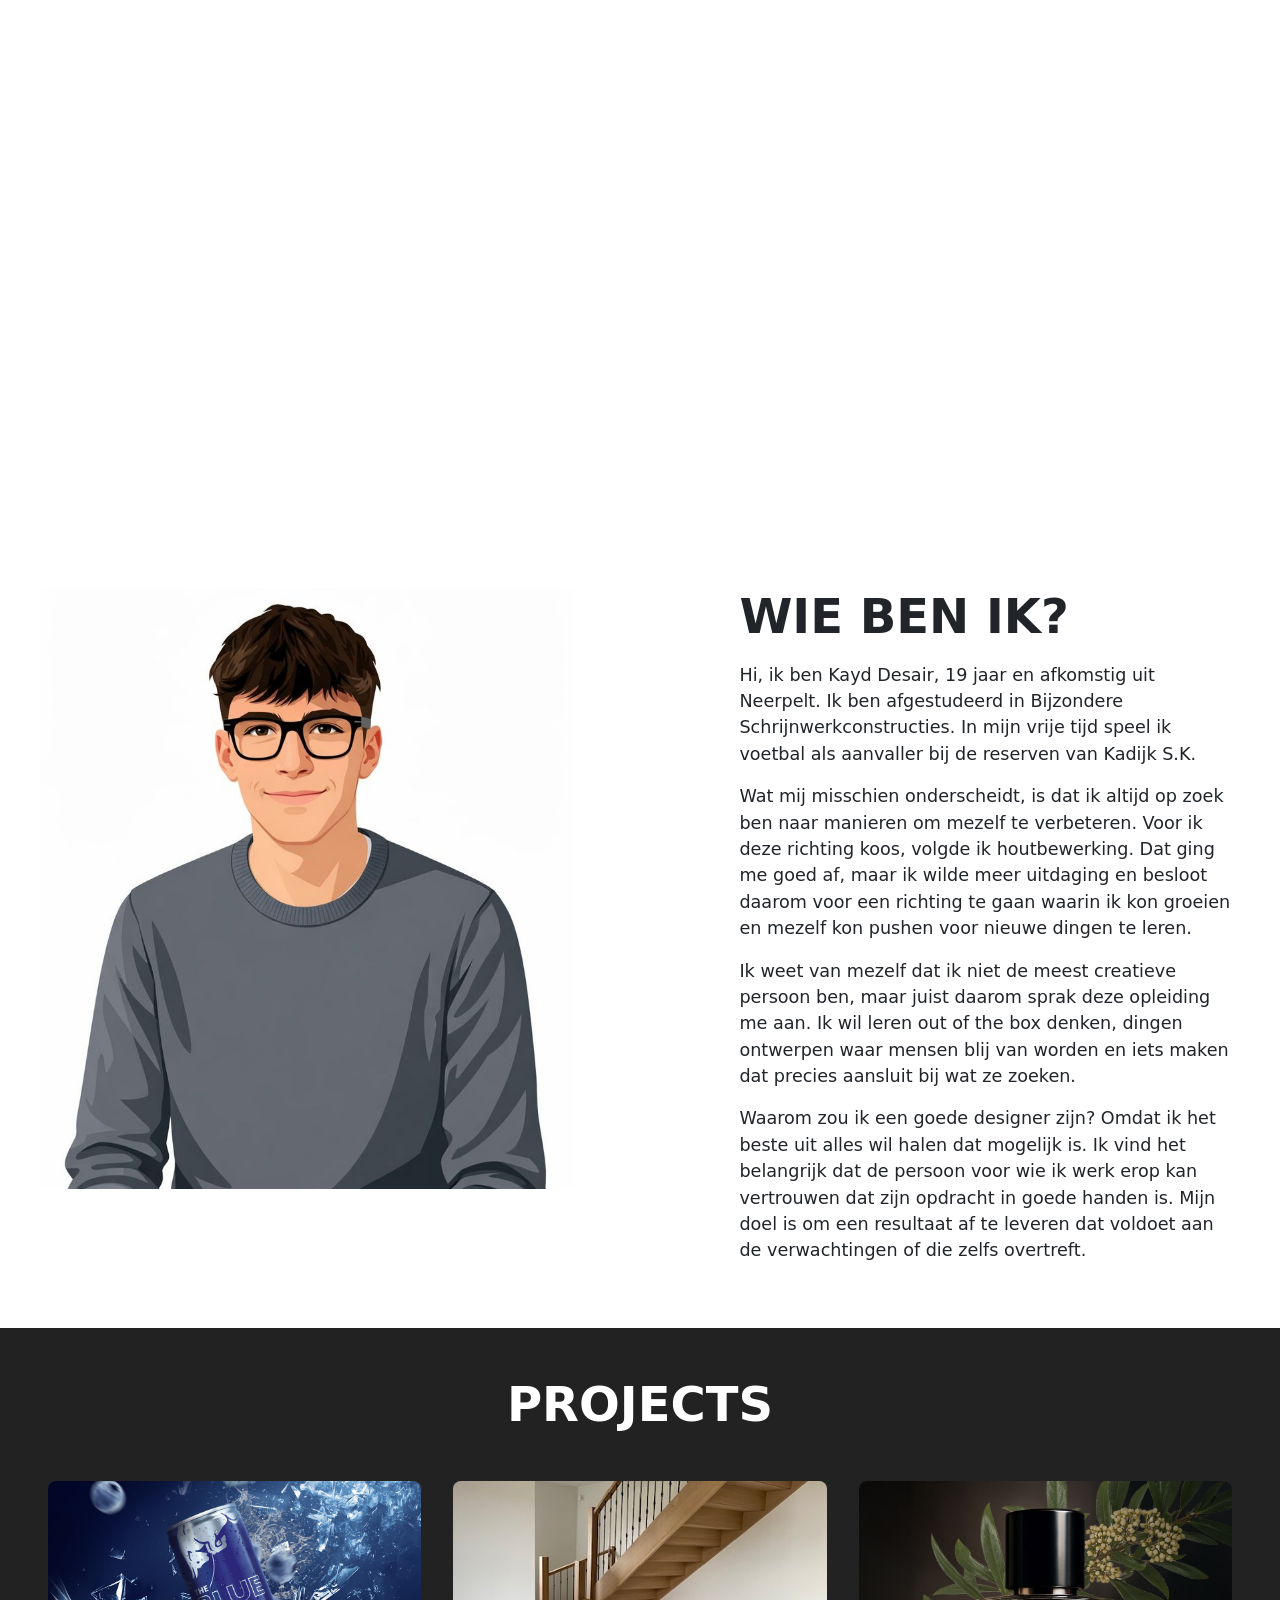
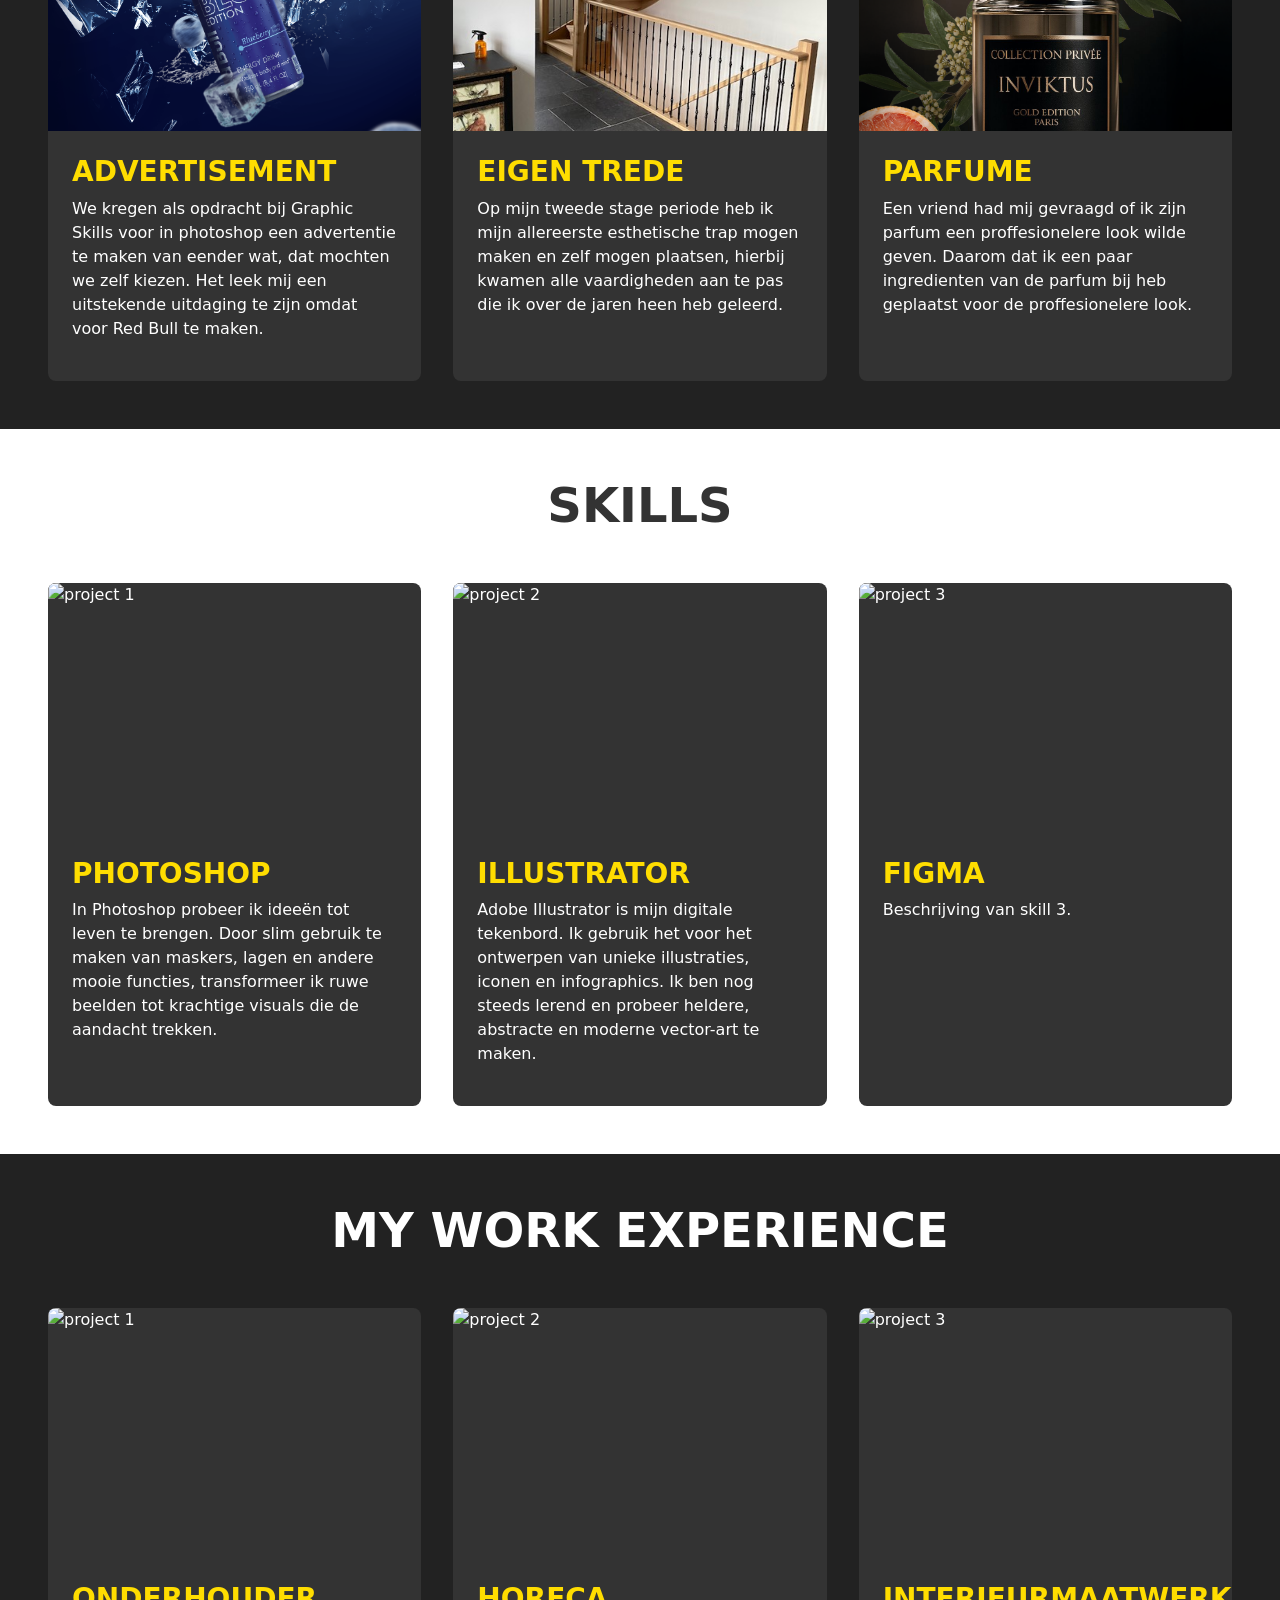
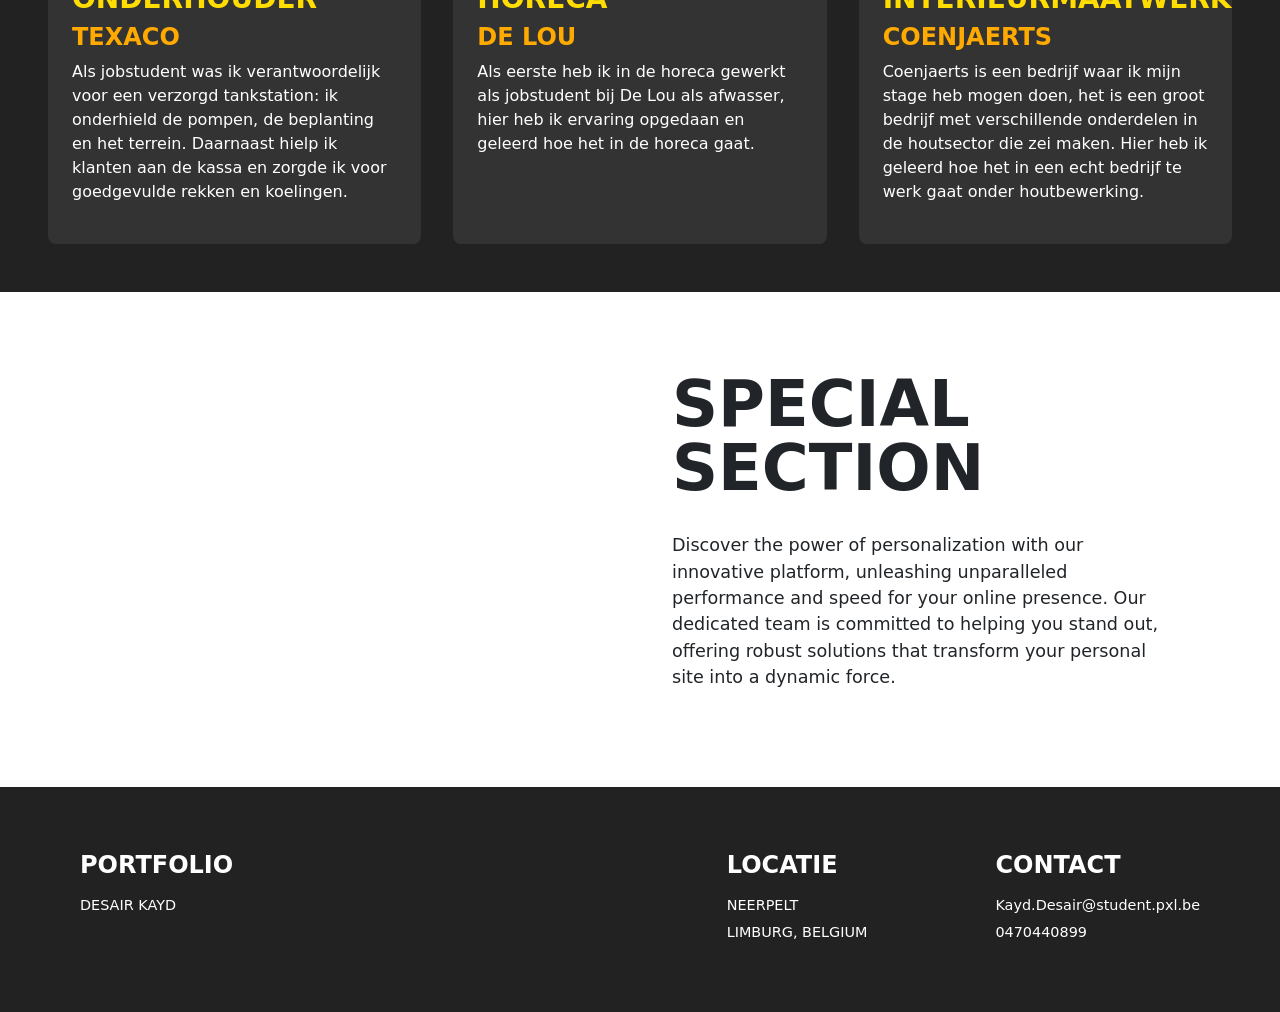
==== index.html @ 509c2f52 "Beschrijving skill 2 toegevoegd" ====
<!DOCTYPE html>
<html lang="nl">
<head>
    <meta charset="UTF-8">
    <meta name="viewport" content="width=device-width, initial-scale=1.0">
    <title>Portfolio</title>
<!--    Bootstrap CSS-->
    <link rel="stylesheet" href="https://cdn.jsdelivr.net/npm/bootstrap@5.3.0/dist/css/bootstrap.min.css">
    <link rel="stylesheet" href="style.css">
</head>
<body>

<header class="site-header" role="banner" aria-label="Main header">
    <!-- top-left name -->
    <div class="header-name">Desair Kayd</div>

    <!-- top-right nav -->
    <nav class="header-nav" role="navigation" aria-label="Primary">
        <a href="about">About</a>
        <a href="contact">Contact</a>
    </nav>

    <!-- centered main word -->
    <div class="header-center" aria-hidden="false">PORTFOLIO</div>
</header>

<main>
    <div class="main-container">
        <section class="profile-photo">
            <img src="assets/vector profile copy.jpeg" alt="profile foto">
        </section>

        <section class="info">
            <h2 class="hoofding1">WIE BEN IK?</h2>
            <div class="paragraphs">
                <p>Hi, ik ben Kayd Desair, 19 jaar en afkomstig uit Neerpelt. Ik ben afgestudeerd in Bijzondere Schrijnwerkconstructies. In mijn vrije tijd speel ik voetbal als aanvaller bij de reserven van Kadijk S.K.</p>
                <p>Wat mij misschien onderscheidt, is dat ik altijd op zoek ben naar manieren om mezelf te verbeteren. Voor ik deze richting koos, volgde ik houtbewerking. Dat ging me goed af, maar ik wilde meer uitdaging en besloot daarom voor een richting te gaan waarin ik kon groeien en mezelf kon pushen voor nieuwe dingen te leren.</p>
                <p>Ik weet van mezelf dat ik niet de meest creatieve persoon ben, maar juist daarom sprak deze opleiding me aan. Ik wil leren out of the box denken, dingen ontwerpen waar mensen blij van worden en iets maken dat precies aansluit bij wat ze zoeken.</p>
                <p>Waarom zou ik een goede designer zijn? Omdat ik het beste uit alles wil halen dat mogelijk is. Ik vind het belangrijk dat de persoon voor wie ik werk erop kan vertrouwen dat zijn opdracht in goede handen is. Mijn doel is om een resultaat af te leveren dat voldoet aan de verwachtingen of die zelfs overtreft.</p>
            </div>
        </section>
    </div>

    <section class="projects">
        <h2 class="hoofding2">PROJECTS</h2>

        <div class="projects-container">
            <article>
                <img src="assets/RedBull advertisement copy - kopie.png" alt="project 1" class="project-img">
                <div class="project-content">
                    <h3>ADVERTISEMENT</h3>
                    <p>We kregen als opdracht bij Graphic Skills voor in photoshop een advertentie te maken van eender wat, dat mochten we zelf kiezen. Het leek mij een uitstekende uitdaging te zijn omdat voor Red Bull te maken.</p>
                </div>
            </article>

            <article>
                <img src="assets/stair.jpg" alt="project 2" class="project-img">
                <div class="project-content">
                    <h3>EIGEN TREDE</h3>
                    <p>Op mijn tweede stage periode heb ik mijn allereerste esthetische trap mogen maken en zelf mogen plaatsen, hierbij kwamen alle vaardigheden aan te pas die ik over de jaren heen heb geleerd.</p>
                </div>
            </article>

            <article>
                <img src="assets/perfume invictus png.png" alt="project 3" class="project-img">
                <div class="project-content">
                    <h3>PARFUME</h3>
                    <p>Een vriend had mij gevraagd of ik zijn parfum een proffesionelere look wilde geven. Daarom dat ik een paar ingredienten van de parfum bij heb geplaatst voor de proffesionelere look.</p>
                </div>
            </article>
        </div>
    </section>

    <section class="skills">
        <h2 class="hoofding3">SKILLS</h2>

        <div class="skills-container">
            <article class="article-skill">
                <img src="https://play-lh.googleusercontent.com/CDdttb_dBXoeygilKolRae_ideVLb2izBHmgZrLO1BKwVNvwMF-lkwR5yVrQ4goYEsjFVOBbUyk77493ap8XZnk" alt="project 1" class="project-img">
                <div class="project-content">
                    <h3>PHOTOSHOP</h3>
                    <p>In Photoshop probeer ik ideeën tot leven te brengen. Door slim gebruik te maken van maskers, lagen en andere mooie functies, transformeer ik ruwe beelden tot krachtige visuals die de aandacht trekken.</p>
                </div>
            </article>

            <article class="article-skill">
                <img src="https://cdn-1.webcatalog.io/catalog/adobe-illustrator/adobe-illustrator-icon-filled-256.png?v=1763944908074" alt="project 2" class="project-img">
                <div class="project-content">
                    <h3>ILLUSTRATOR</h3>
                    <p>Adobe Illustrator is mijn digitale tekenbord. Ik gebruik het voor het ontwerpen van unieke illustraties, iconen en infographics. Ik ben nog steeds lerend en probeer heldere, abstracte en moderne vector-art te maken.</p>
                </div>
            </article>

            <article class="article-skill">
                <img src="https://play-lh.googleusercontent.com/hoVBnPBRehmXsCqESLXRH2E3OTxklkwKZlb1psn7imm0VUSobn2nevS9RRFWb9GM4-o=w240-h480-rw" alt="project 3" class="project-img">
                <div class="project-content">
                    <h3>FIGMA</h3>
                    <p>Beschrijving van skill 3.</p>
                </div>
            </article>
        </div>
    </section>

    <section class="projects">
        <h2 class="hoofding2">MY WORK EXPERIENCE</h2>

        <div class="projects-container">
            <article>
                <img src="https://verkoyen-tankstations.be/images/DSC06690-bewerkt.jpeg" alt="project 1" class="project-img">
                <div class="project-content">
                    <h3>ONDERHOUDER</h3>
                    <h4>TEXACO</h4>
                    <p>Als jobstudent was ik verantwoordelijk voor een verzorgd tankstation: ik onderhield de pompen, de beplanting en het terrein. Daarnaast hielp ik klanten aan de kassa en zorgde ik voor goedgevulde rekken en koelingen.</p>
                </div>
            </article>

            <article>
                <img src="https://www.delou-coffee.be/wp-content/uploads/2022/10/b567576f-14a1-4004-ab0f-a00a14fd55fa-1024x682.jpg" alt="project 2" class="project-img">
                <div class="project-content">
                    <h3>HORECA</h3>
                    <h4>DE LOU</h4>
                    <p>Als eerste heb ik in de horeca gewerkt als jobstudent bij De Lou als afwasser, hier heb ik ervaring opgedaan en geleerd hoe het in de horeca gaat.</p>
                </div>
            </article>

            <article>
                <img src="https://www.coenjaerts.be/news/25/small/coenjaerts_nieuwbouw_de63d.jpg" alt="project 3" class="project-img">
                <div class="project-content">
                    <h3>INTERIEURMAATWERK</h3>
                    <h4>COENJAERTS</h4>
                    <p>Coenjaerts is een bedrijf waar ik mijn stage heb mogen doen, het is een groot bedrijf met verschillende onderdelen in de houtsector die zei maken. Hier heb ik geleerd hoe het in een echt bedrijf te werk gaat onder houtbewerking.</p>
                </div>
            </article>
        </div>
    </section>

    <section class="story-section">
        <div class="image-container">
            <div class="placeholder-img">
                <img src="https://img.freepik.com/free-vector/seamless-pizza-ingredients_1176-269.jpg?semt=ais_hybrid&w=740&q=80" alt="">
            </div>
        </div>

        <div class="text-container">
            <h1>SPECIAL SECTION</h1>
            <p>
                Discover the power of personalization with our innovative platform,
                unleashing unparalleled performance and speed for your online presence.
                Our dedicated team is committed to helping you stand out, offering
                robust solutions that transform your personal site into a dynamic force.
            </p>
        </div>
    </section>
</main>

<footer>
    <div class="footer-left">
        <div class="footer-col">
            <h3>PORTFOLIO</h3>
            <p>DESAIR KAYD</p>
        </div>
    </div>

    <div class="footer-right-group">
        <div class="footer-col">
            <h3>LOCATIE</h3>
            <p>NEERPELT</p>
            <p>LIMBURG, BELGIUM</p>
        </div>

        <div class="footer-col">
            <h3>CONTACT</h3>
            <p>Kayd.Desair@student.pxl.be</p>
            <p>0470440899</p>
        </div>
    </div>
</footer>
</body>
</html>
---- style.css ----
* {
    box-sizing: border-box;
}

header {
    background-image: url('https://wallpapers.com/images/hd/dark-laptop-mountaintop-view-c5xvh55o47yp0axu.jpg');
    background-size: cover;
    background-position: center;
    position: relative;
    display: flex;
    align-items: center;
    justify-content: center;
}

.site-header{
    position: relative;
    height: 60vh; /* adjust as needed */
    min-height: 320px;
    color: #ffffff;
    display: block;
}

/* top-left name */
.header-name{
    position: absolute;
    top: 20px;
    left: 20px;
    color: #ffffff;
}

/* top-right nav */
.header-nav{
    position: absolute;
    top: 20px;
    right: 20px;
    display: flex;
    gap: 1rem;
    align-items: center;
}

.header-nav a{
    color: #ffffff;
    text-decoration: none;
    padding: 6px 8px;
    border-radius: 4px;
    transition: background 0.15s, color 0.15s;
}

.header-nav a:hover,
.header-nav a:focus{
    background: rgba(255,255,255,0.12);
    outline: none;
}

/* centered word */
.header-center{
    position: absolute;
    z-index: 2;
    left: 50%;
    top: 50%;
    transform: translate(-50%, -50%);
    font-weight: 700;
    text-align: center;
    color: #fff;
    /* responsive sizing */
    font-size: clamp(2rem, 8vw, 5rem);
    letter-spacing: 0.12em;
    text-transform: uppercase;
    pointer-events: none;
}

.main-container {
    display: flex;
    align-items: stretch;
    gap: 2rem;
    max-width: 1200px;
    margin: 3rem auto;
}

.profile-photo img {
    width: 80%;
    height: auto;
    object-fit: cover;
}

.info {
    width: 50%;
    display: flex;
    flex-direction: column;
    justify-content: center;
}

.hoofding1 {
    font-size: 3rem;
    font-weight: 900;
    margin-bottom: 1rem;
}

.paragraphs {
    font-size: 1.1rem;
}

.projects {
    background-color: #222222;
    color: white;
    padding: 3rem;
}

.hoofding2 {
    font-size: 3rem;
    font-weight: 900;
    margin-bottom: 3rem;
    text-transform: uppercase;
    text-align: center;
}

.projects-container {
    display: flex;
    justify-content: center;
    gap: 2rem; /* Ruimte tussen de projecten */
    max-width: 1200px;
    margin: 0 auto;
}

article {
    flex: 1; /* Zorgt dat ze elk even breed zijn */
    background-color: #333; /* Iets lichtere achtergrond voor contrast */
    border-radius: 8px;
    overflow: hidden;
    display: flex;
    flex-direction: column; /* Stapelt img, h3 en p verticaal */
}

.project-img {
    width: 100%;
    height: 250px; /* Vaste hoogte voor uniformiteit */
    object-fit: cover; /* Zorgt dat de afbeelding mooi vult zonder vervorming */
}

.project-content {
    padding: 1.5rem;
}

.project-content h3 {
    margin-top: 0;
    font-weight: 900;
    color: #ffdd00;
}

.project-content h4 {
    margin-top: 0;
    font-weight: 700;
    color: #ffaa00;
}

.skills {
    color: white;
    padding: 3rem;
}

.hoofding3 {
    font-size: 3rem;
    font-weight: 900;
    margin-bottom: 3rem;
    text-transform: uppercase;
    text-align: center;
    color: #333333;
}

.skills-container {
    display: flex;
    justify-content: center;
    gap: 2rem; /* Ruimte tussen de projecten */
    max-width: 1200px;
    margin: 0 auto;
}

.article-skill {
    flex: 1; /* Zorgt dat ze elk even breed zijn */
    border-radius: 8px;
    overflow: hidden;
    display: flex;
    flex-direction: column; /* Stapelt img, h3 en p verticaal */
}

/* Bovenste sectie */
.story-section {
    display: flex;
    align-items: center; /* Zorgt dat tekst en beeld verticaal uitlijnen */
    padding: 5rem;
    gap: 4rem; /* Ruimte tussen beeld en tekst */
}

.image-container {
    flex: 1;
}

.placeholder-img {
    width: 100%;
}

.text-container {
    flex: 1;
}

.text-container h1 {
    font-size: 4rem;
    font-weight: 900;
    line-height: 1;
    margin-bottom: 2rem;
    text-transform: none;
}

.text-container p {
    font-size: 1.1rem;
    line-height: 1.5;
    /*font-weight: bold;*/
    max-width: 500px;
}

/* Footer instellingen */
footer {
    display: flex;
    justify-content: space-between; /* Duwt links en rechts uit elkaar */
    background-color: #222222;
    color: white;
    padding: 4rem 5rem;
}

/* Zorgt dat Locatie en Contact naast elkaar staan binnen de rechter groep */
.footer-right-group {
    display: flex;
    gap: 8rem; /* De ruimte tussen Locatie en Contact */
}

.footer-col h3 {
    font-size: 1.5rem;
    font-weight: 900;
    margin-bottom: 1rem;
    margin-top: 0;
}

.footer-col p {
    margin: 0.3rem 0;
    font-size: 0.9rem;
    font-weight: 500;
}
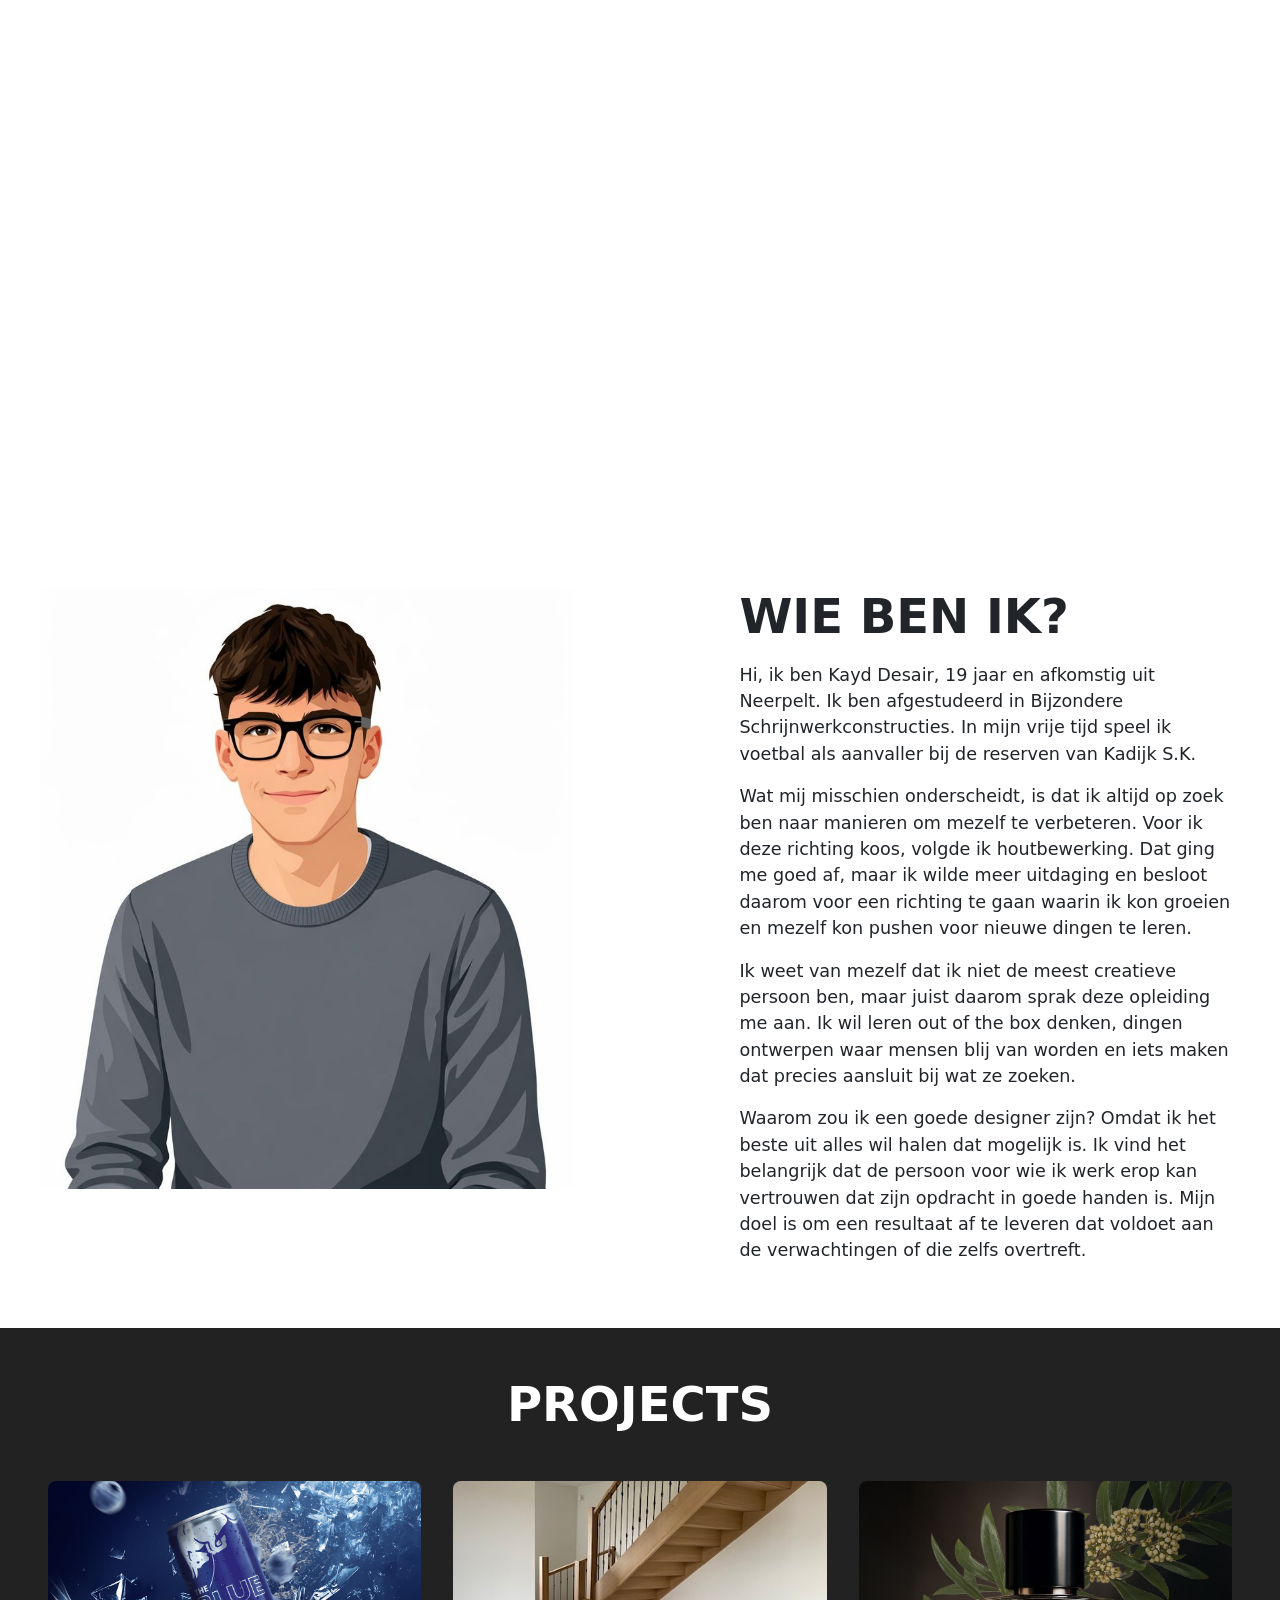
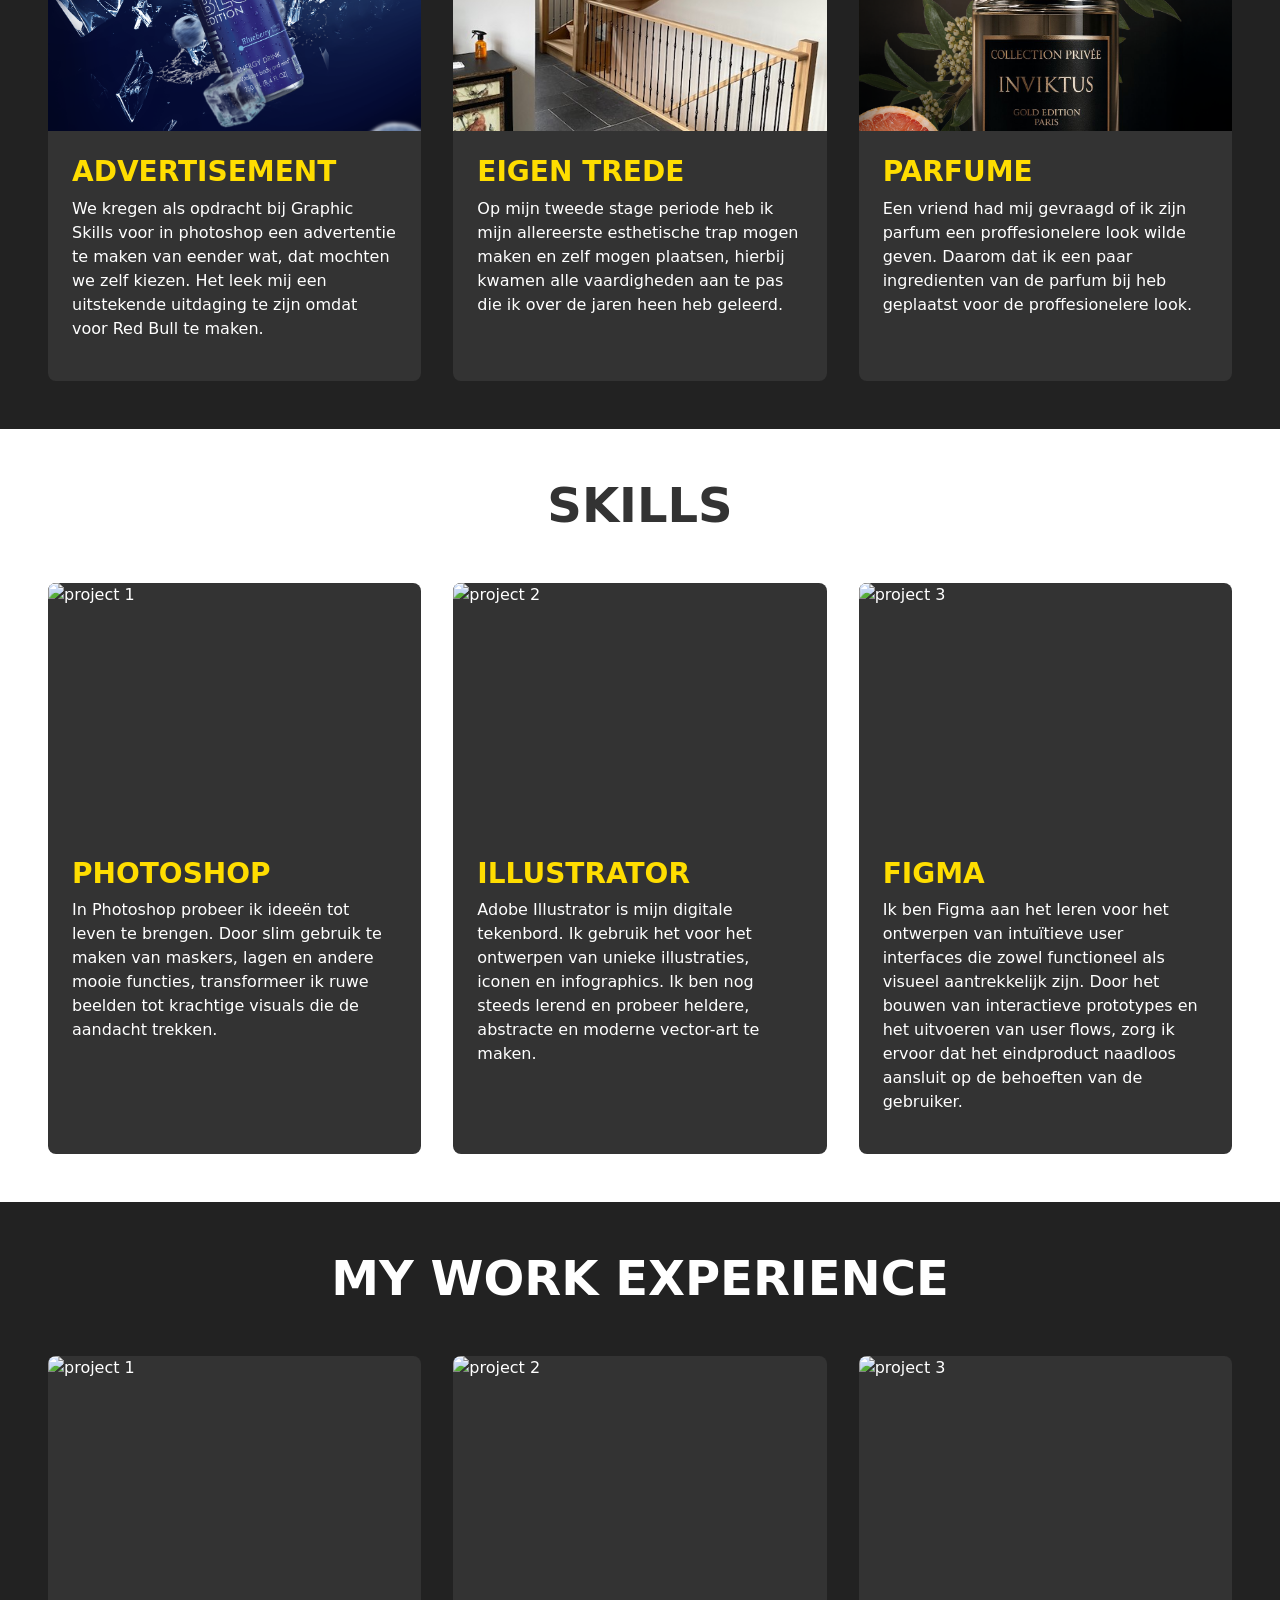
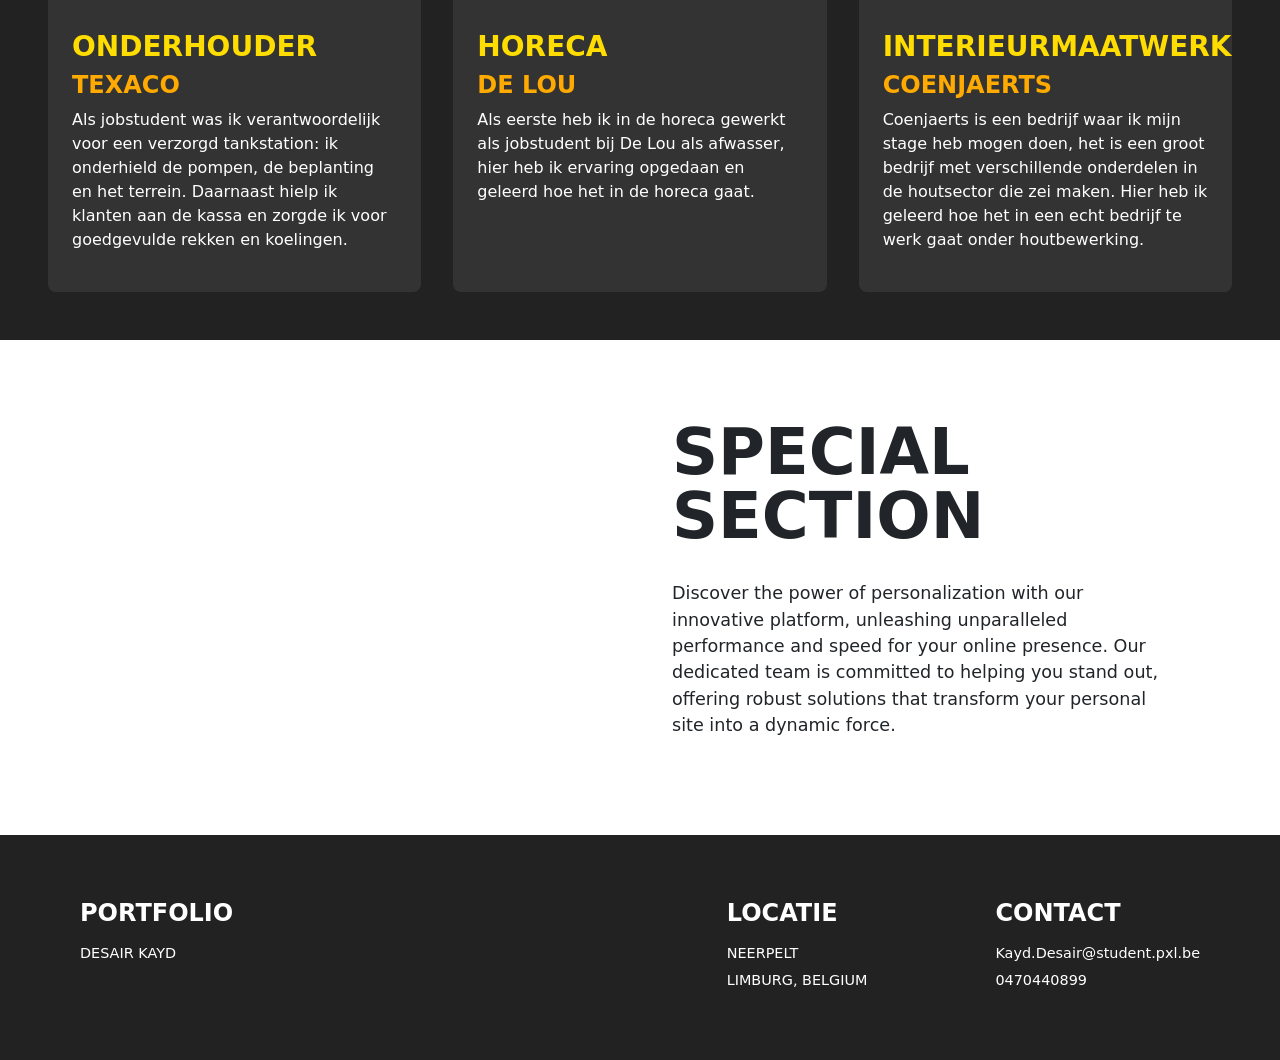
==== commit 64233fd2: "Beschrijving skill 3 toegevoegd" ====
--- a/index.html
+++ b/index.html
@@ -95,7 +95,7 @@
                 <img src="https://play-lh.googleusercontent.com/hoVBnPBRehmXsCqESLXRH2E3OTxklkwKZlb1psn7imm0VUSobn2nevS9RRFWb9GM4-o=w240-h480-rw" alt="project 3" class="project-img">
                 <div class="project-content">
                     <h3>FIGMA</h3>
-                    <p>Beschrijving van skill 3.</p>
+                    <p>Ik ben Figma aan het leren voor het ontwerpen van intuïtieve user interfaces die zowel functioneel als visueel aantrekkelijk zijn. Door het bouwen van interactieve prototypes en het uitvoeren van user flows, zorg ik ervoor dat het eindproduct naadloos aansluit op de behoeften van de gebruiker.</p>
                 </div>
             </article>
         </div>
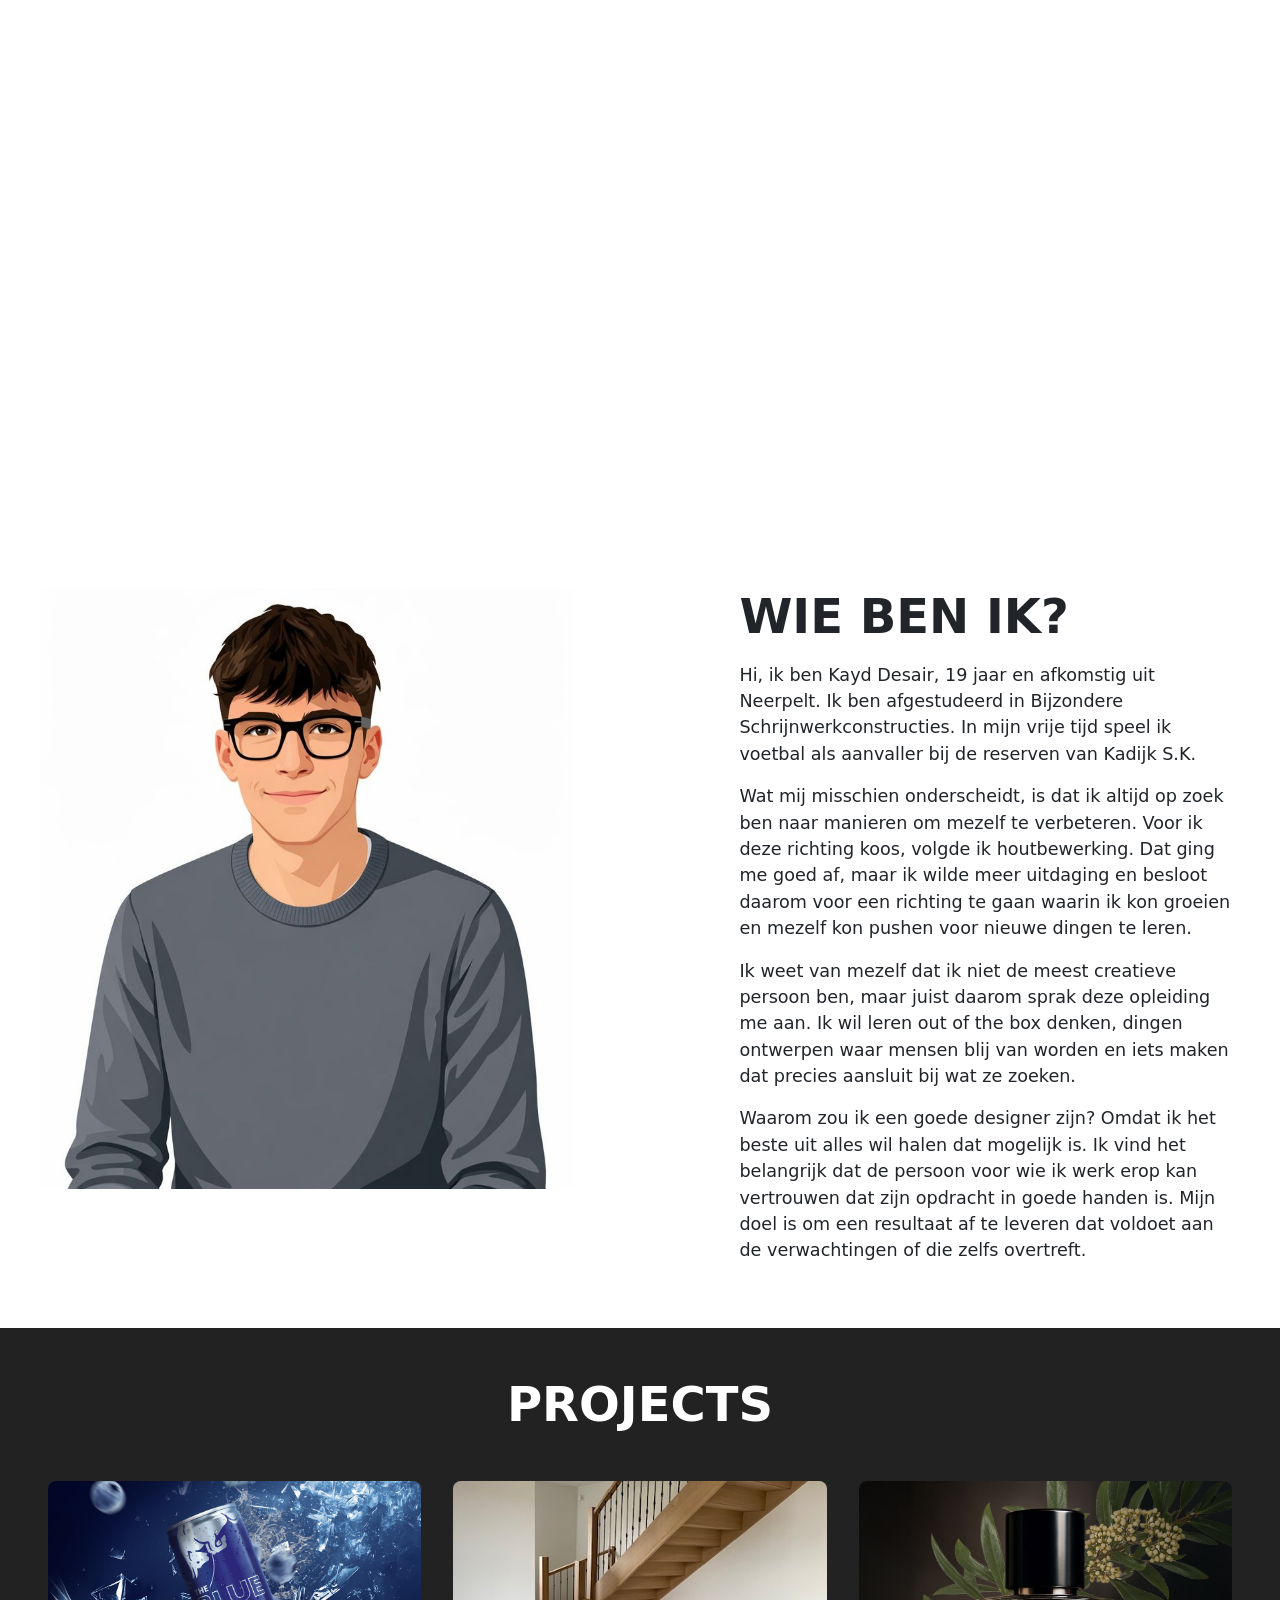
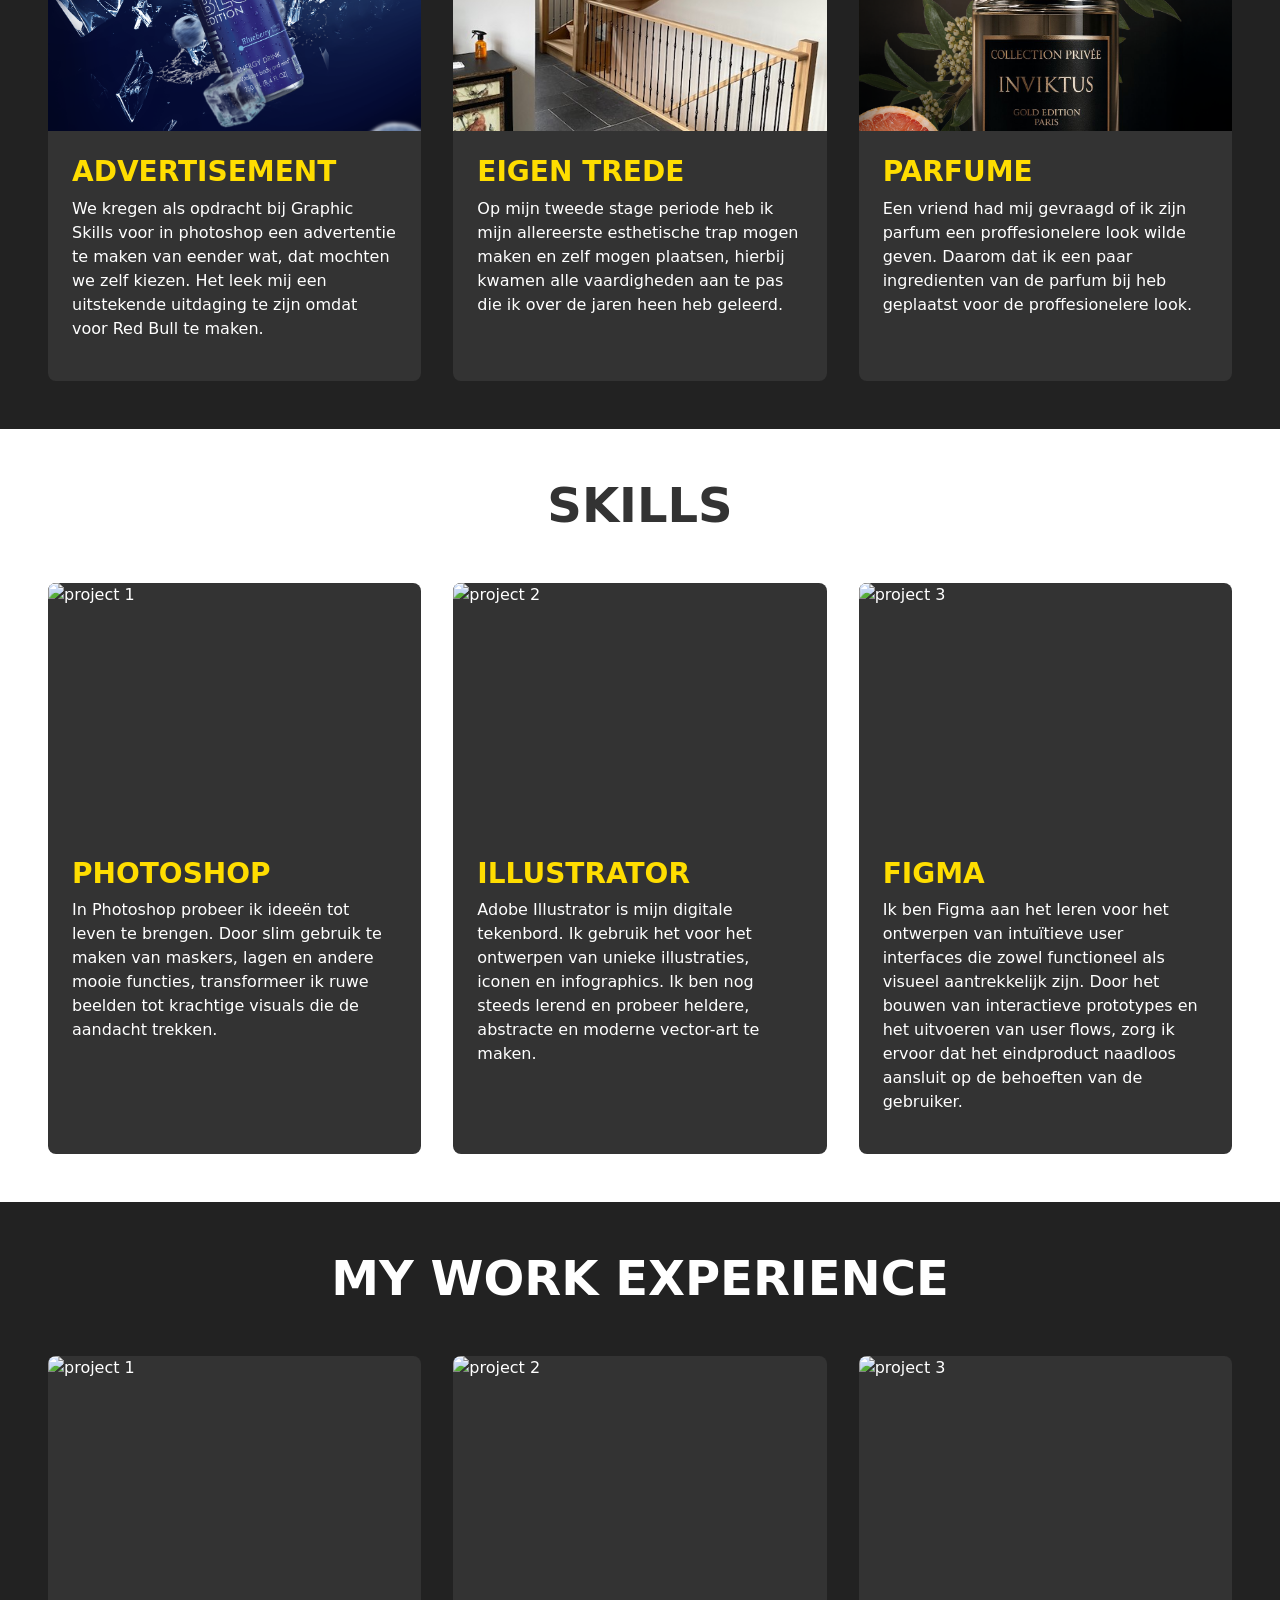
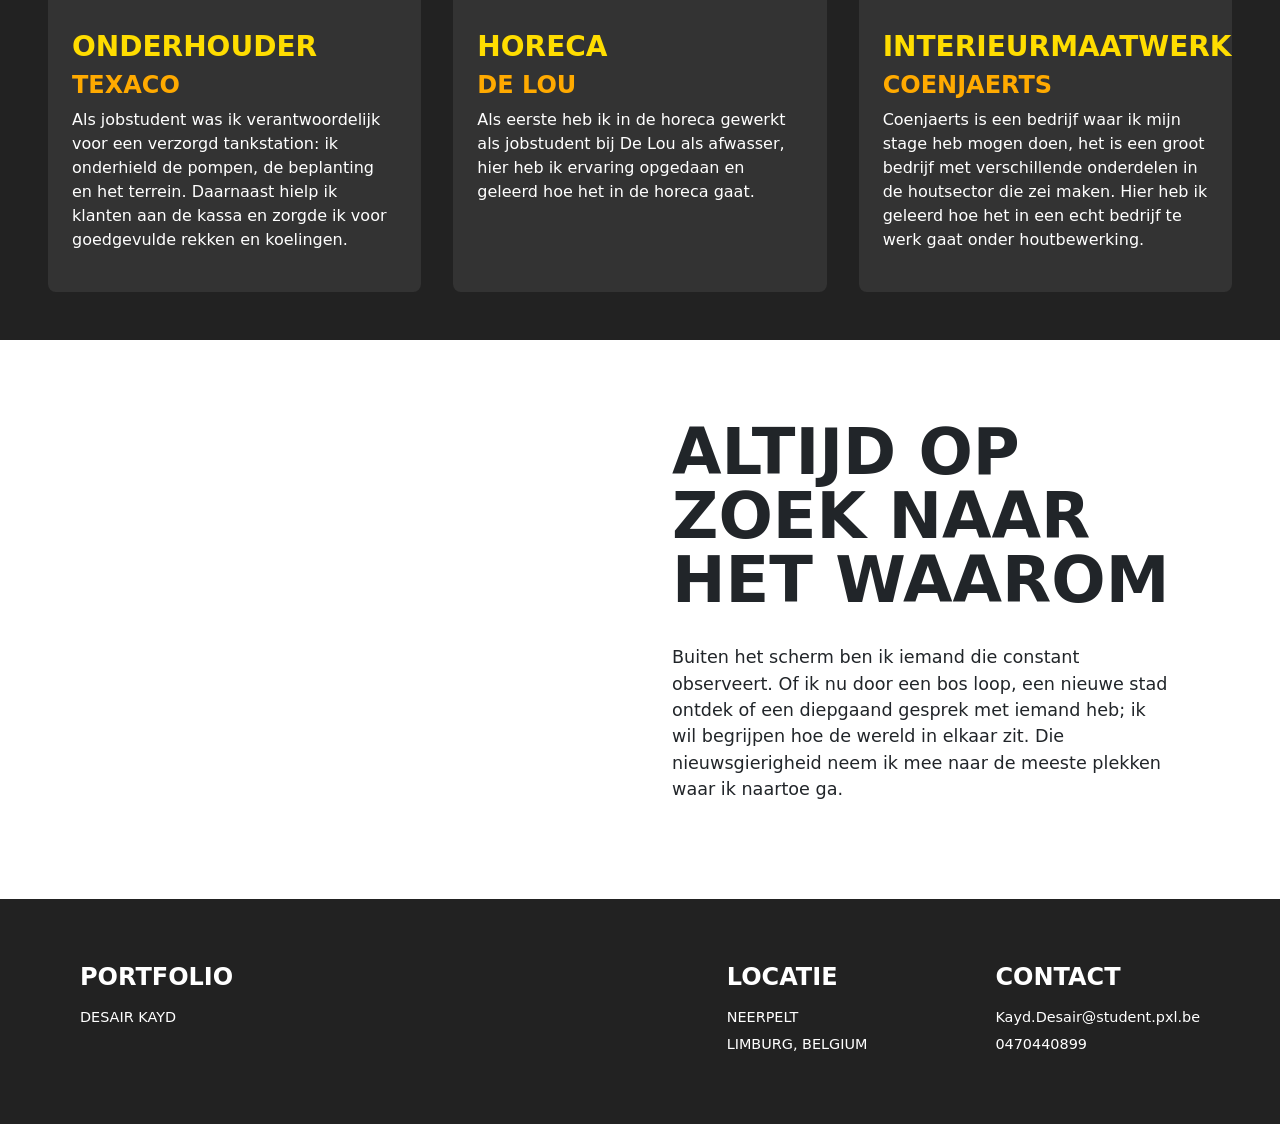
==== commit c6193009: "H1 en inhoud paragraaf special section toegevoegd" ====
--- a/index.html
+++ b/index.html
@@ -142,12 +142,9 @@
         </div>
 
         <div class="text-container">
-            <h1>SPECIAL SECTION</h1>
+            <h1>ALTIJD OP ZOEK NAAR HET WAAROM</h1>
             <p>
-                Discover the power of personalization with our innovative platform,
-                unleashing unparalleled performance and speed for your online presence.
-                Our dedicated team is committed to helping you stand out, offering
-                robust solutions that transform your personal site into a dynamic force.
+                Buiten het scherm ben ik iemand die constant observeert. Of ik nu door een bos loop, een nieuwe stad ontdek of een diepgaand gesprek met iemand heb; ik wil begrijpen hoe de wereld in elkaar zit. Die nieuwsgierigheid neem ik mee naar de meeste plekken waar ik naartoe ga.
             </p>
         </div>
     </section>
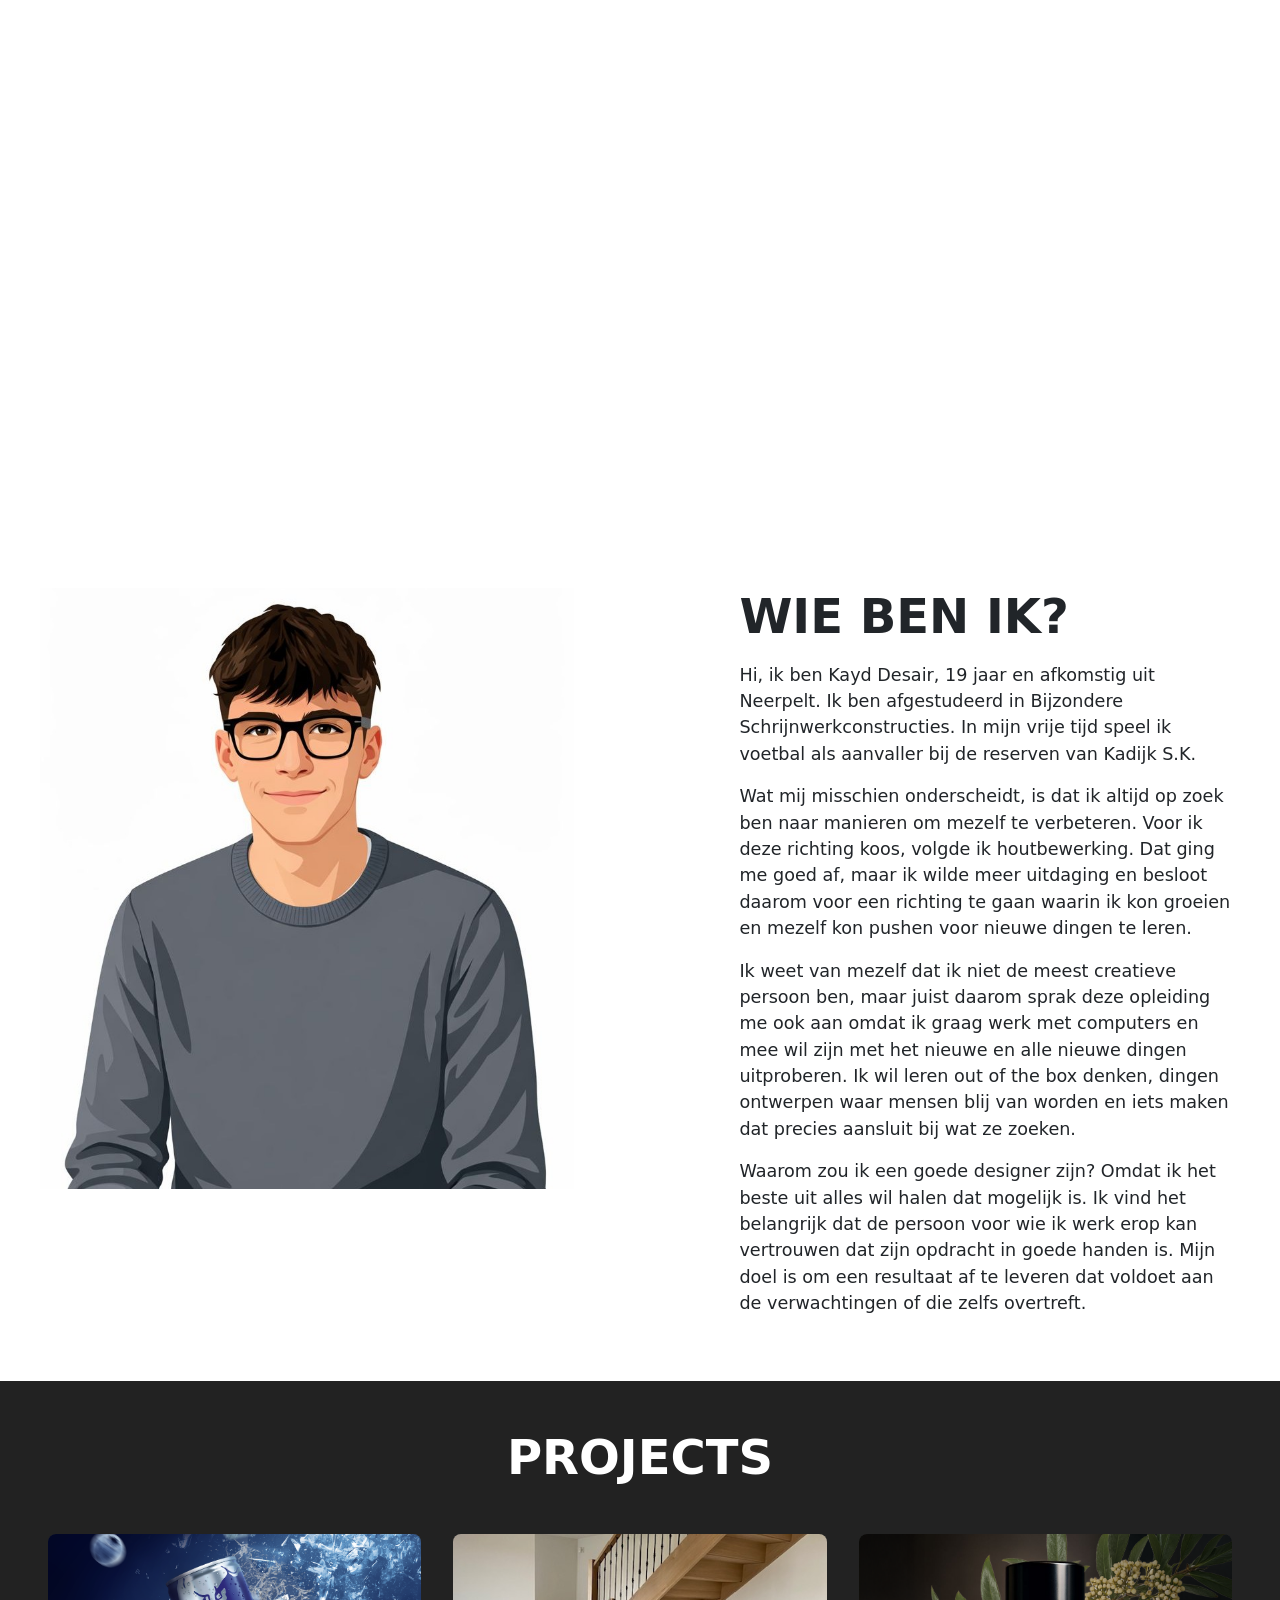
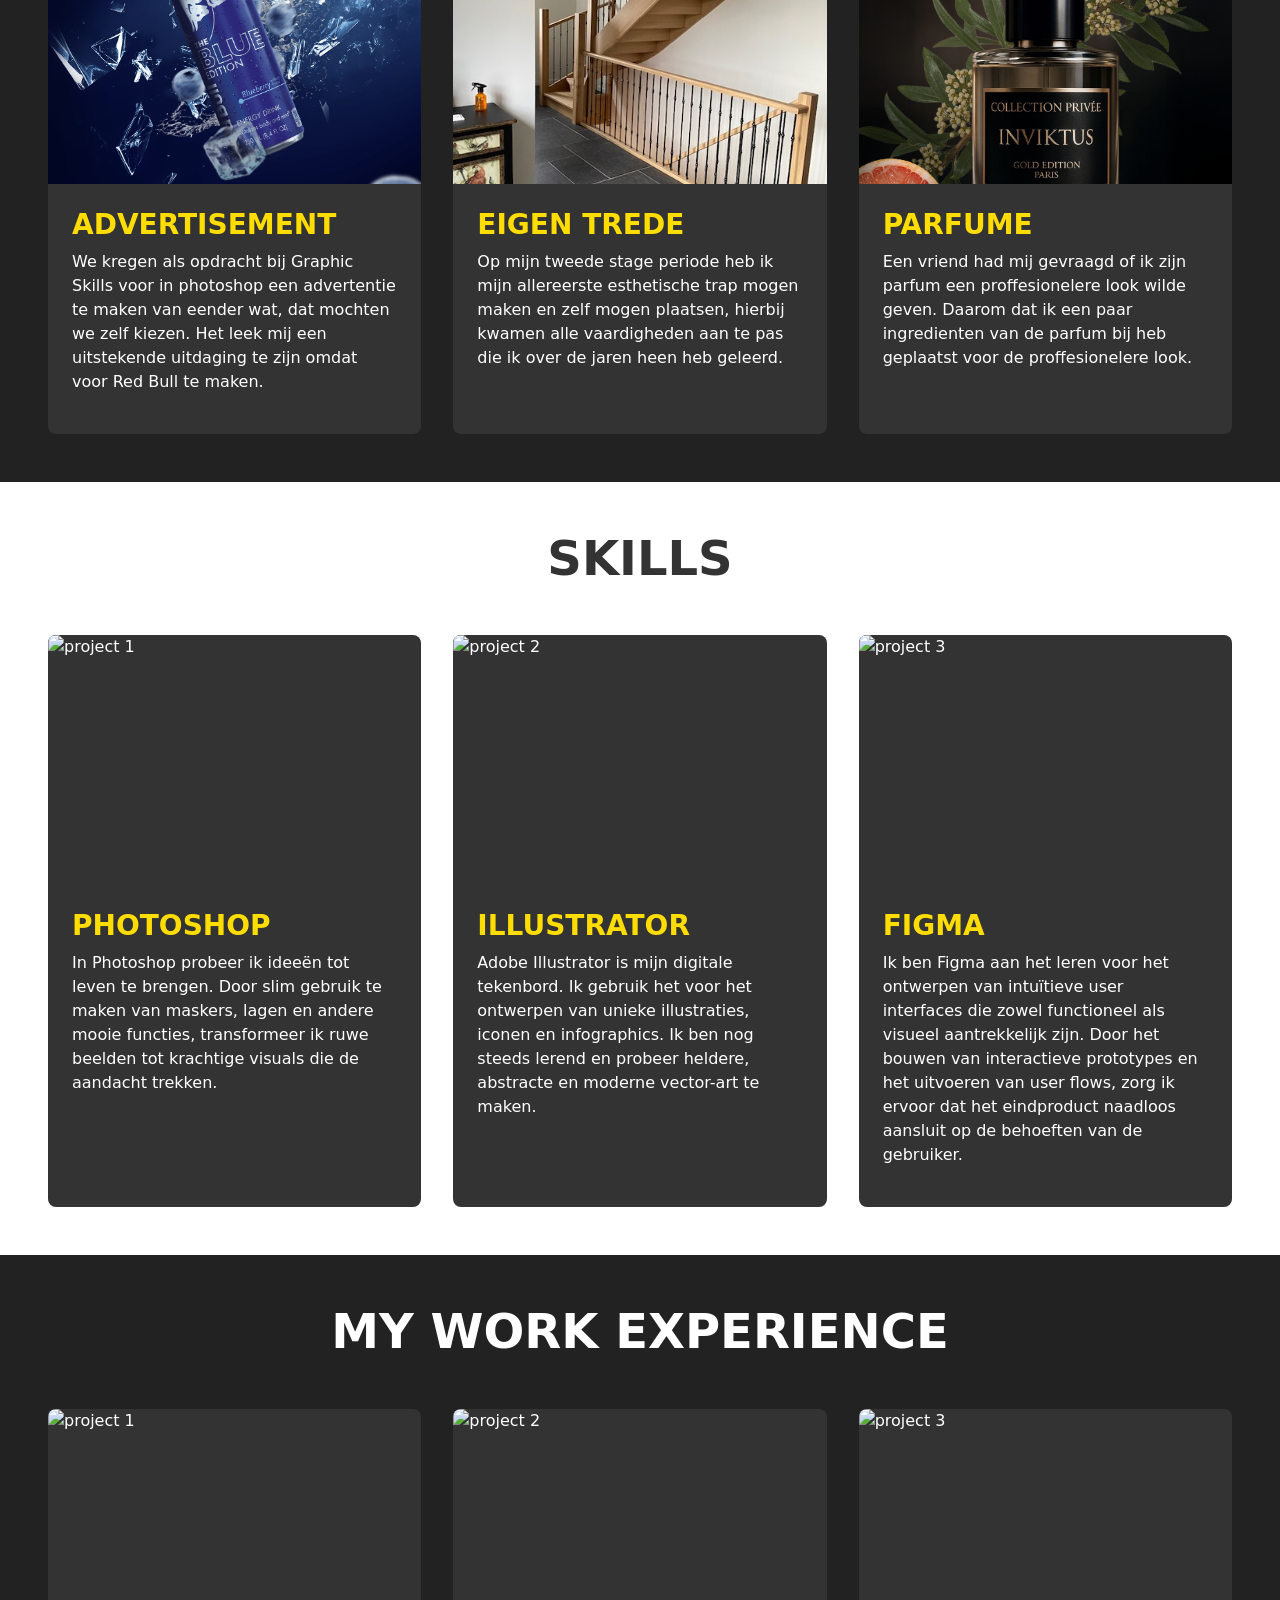
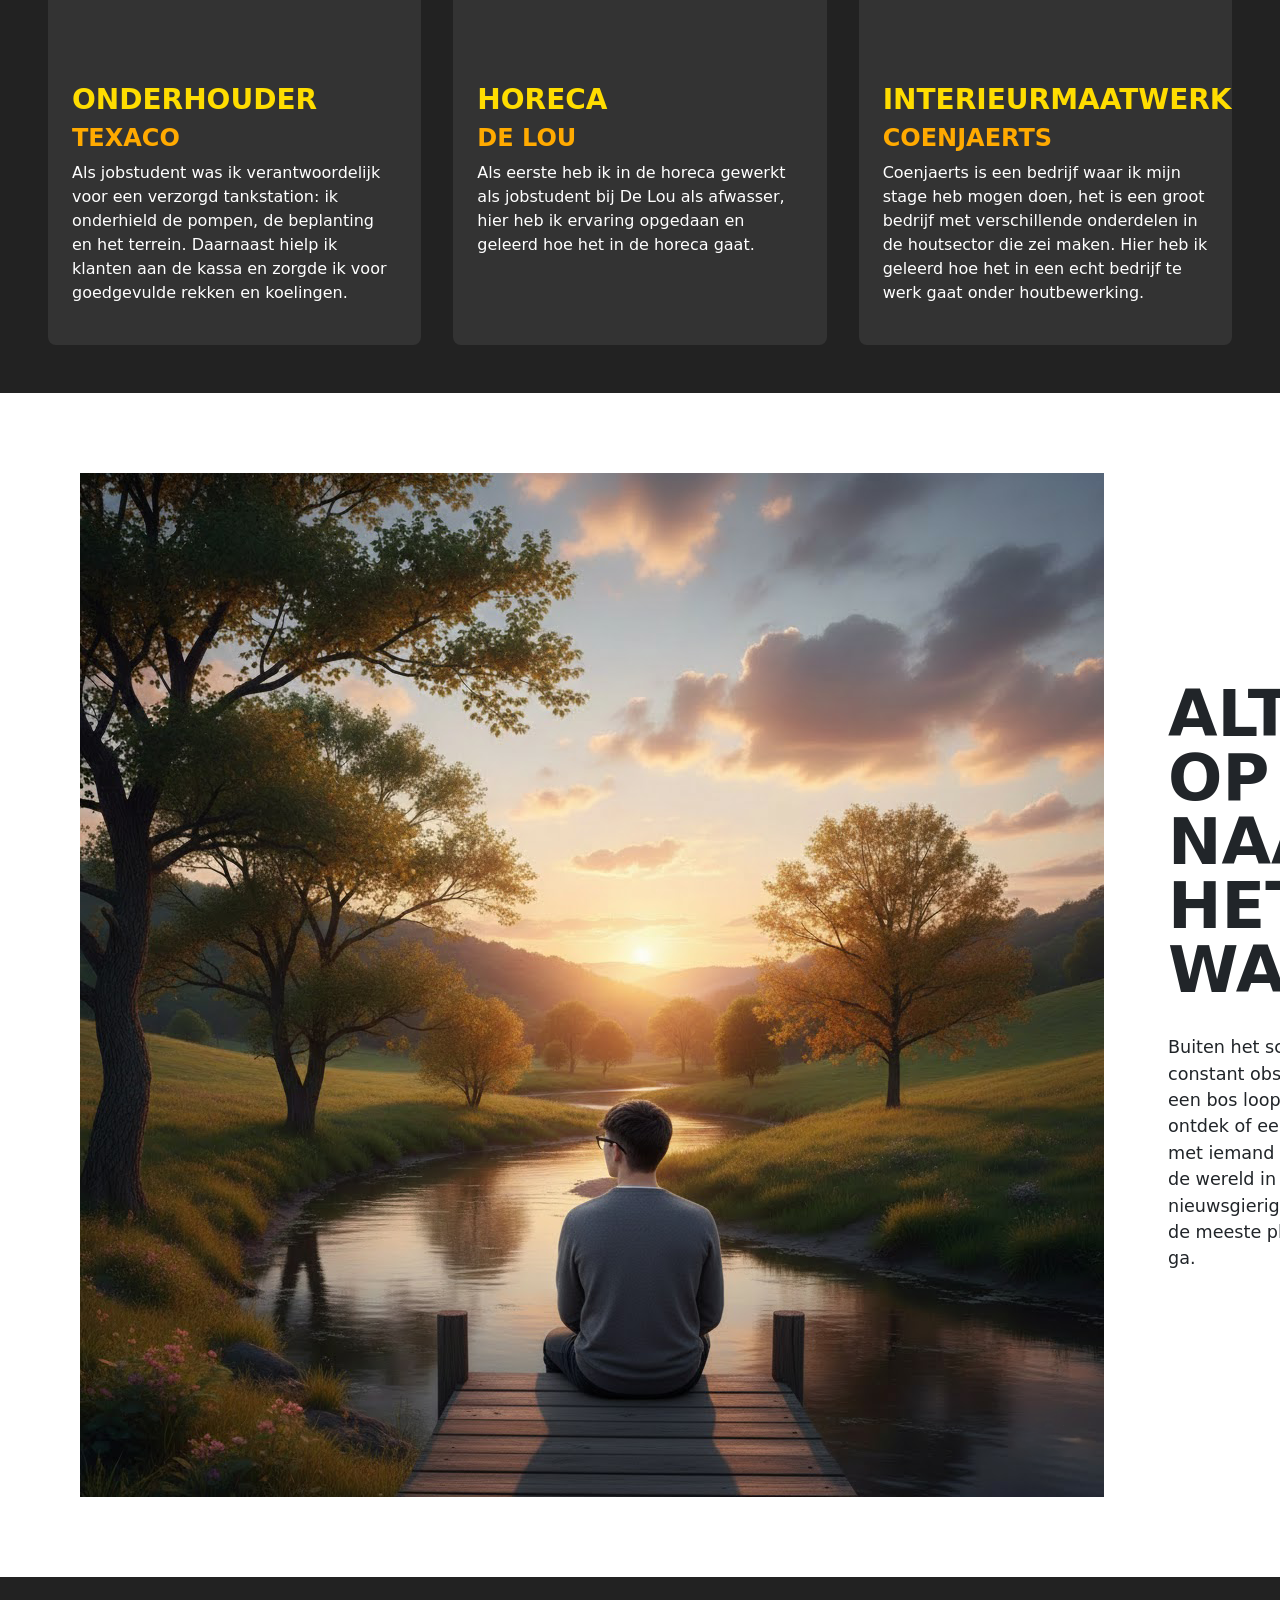
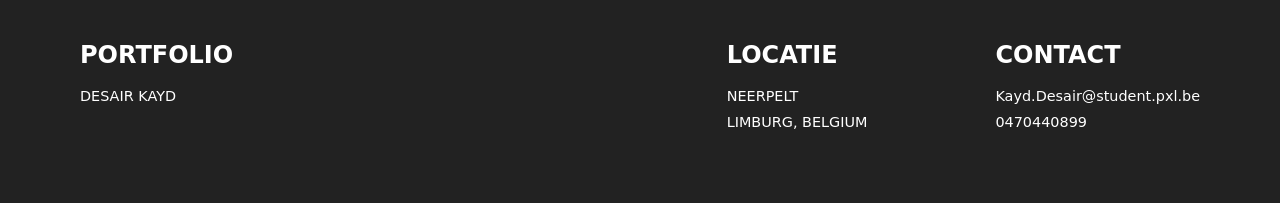
==== commit 3a1d5f19: "Extra info toegevoegd bij WIE BEN IK?" ====
--- a/index.html
+++ b/index.html
@@ -35,7 +35,7 @@
             <div class="paragraphs">
                 <p>Hi, ik ben Kayd Desair, 19 jaar en afkomstig uit Neerpelt. Ik ben afgestudeerd in Bijzondere Schrijnwerkconstructies. In mijn vrije tijd speel ik voetbal als aanvaller bij de reserven van Kadijk S.K.</p>
                 <p>Wat mij misschien onderscheidt, is dat ik altijd op zoek ben naar manieren om mezelf te verbeteren. Voor ik deze richting koos, volgde ik houtbewerking. Dat ging me goed af, maar ik wilde meer uitdaging en besloot daarom voor een richting te gaan waarin ik kon groeien en mezelf kon pushen voor nieuwe dingen te leren.</p>
-                <p>Ik weet van mezelf dat ik niet de meest creatieve persoon ben, maar juist daarom sprak deze opleiding me aan. Ik wil leren out of the box denken, dingen ontwerpen waar mensen blij van worden en iets maken dat precies aansluit bij wat ze zoeken.</p>
+                <p>Ik weet van mezelf dat ik niet de meest creatieve persoon ben, maar juist daarom sprak deze opleiding me ook aan omdat ik graag werk met computers en mee wil zijn met het nieuwe en alle nieuwe dingen uitproberen. Ik wil leren out of the box denken, dingen ontwerpen waar mensen blij van worden en iets maken dat precies aansluit bij wat ze zoeken.</p>
                 <p>Waarom zou ik een goede designer zijn? Omdat ik het beste uit alles wil halen dat mogelijk is. Ik vind het belangrijk dat de persoon voor wie ik werk erop kan vertrouwen dat zijn opdracht in goede handen is. Mijn doel is om een resultaat af te leveren dat voldoet aan de verwachtingen of die zelfs overtreft.</p>
             </div>
         </section>
@@ -137,7 +137,7 @@
     <section class="story-section">
         <div class="image-container">
             <div class="placeholder-img">
-                <img src="https://img.freepik.com/free-vector/seamless-pizza-ingredients_1176-269.jpg?semt=ais_hybrid&w=740&q=80" alt="">
+                <img src="assets/Peace - kopie.png" alt="">
             </div>
         </div>
 
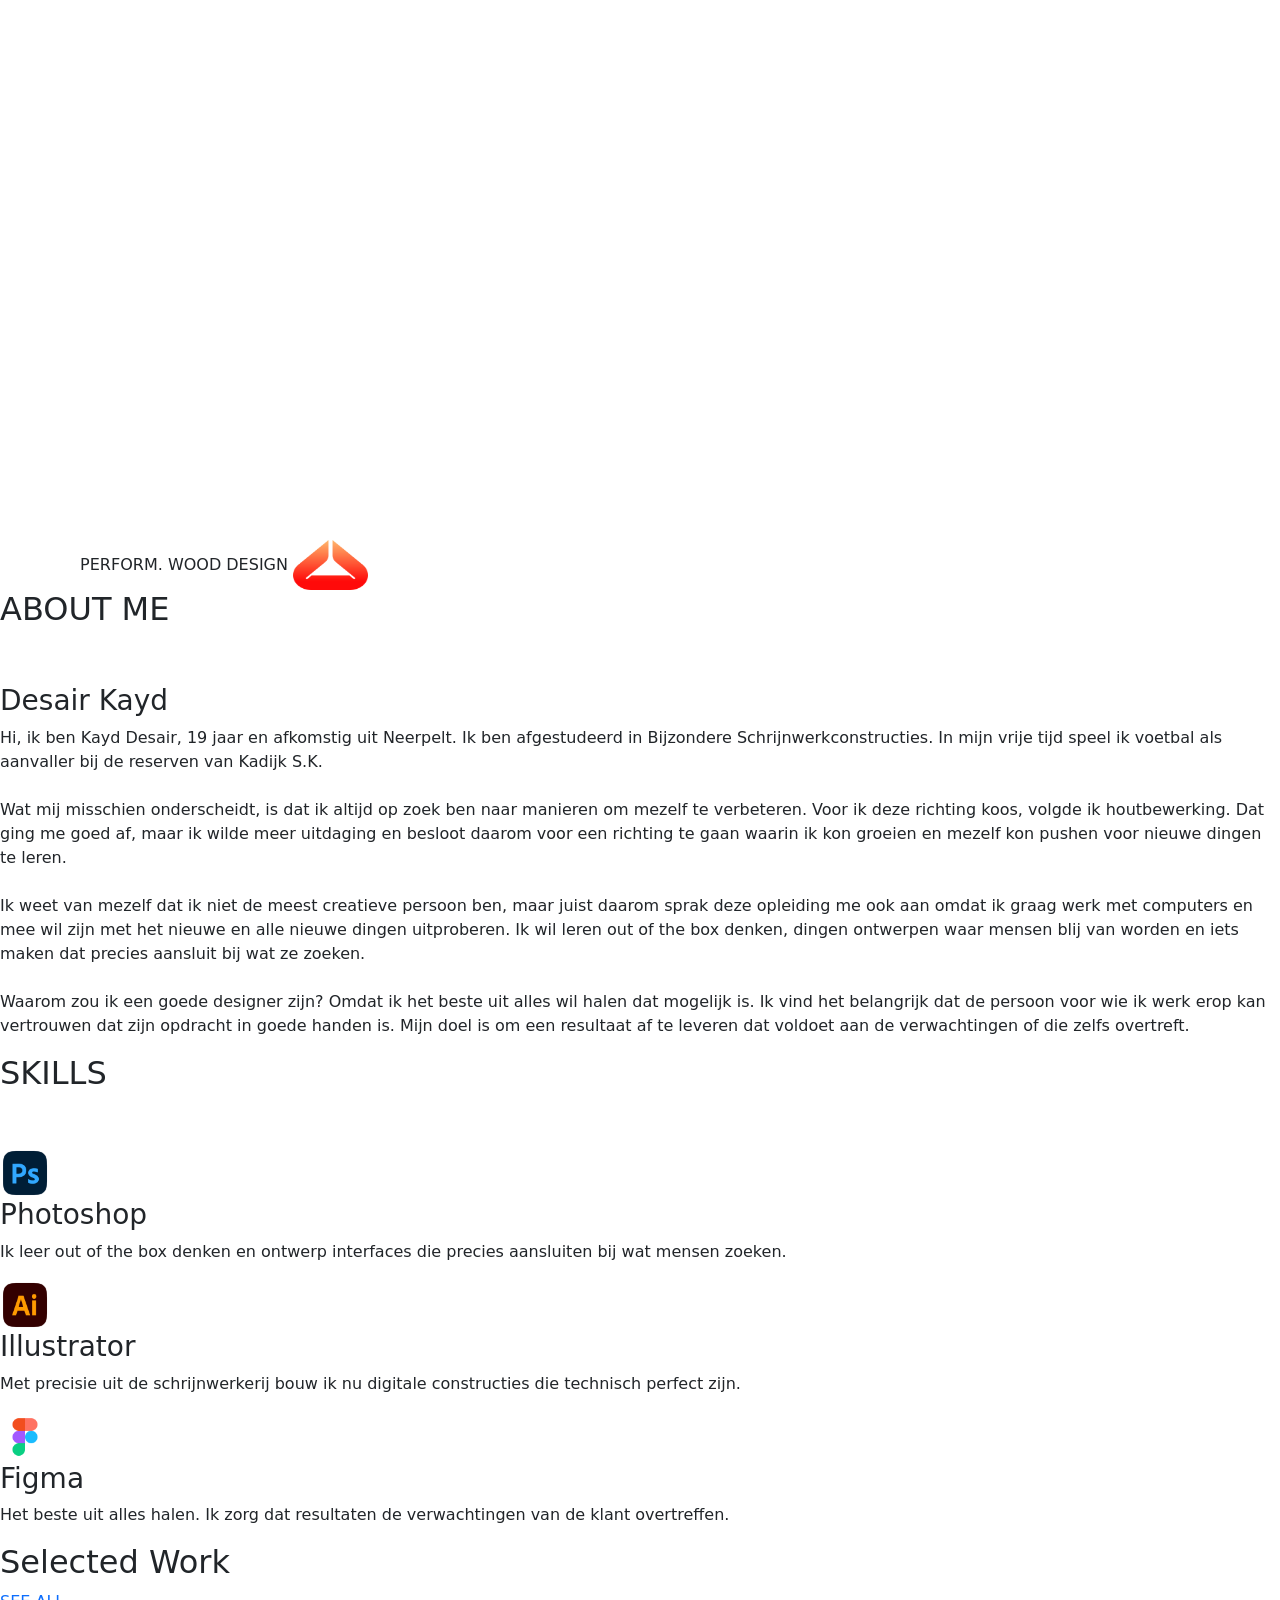
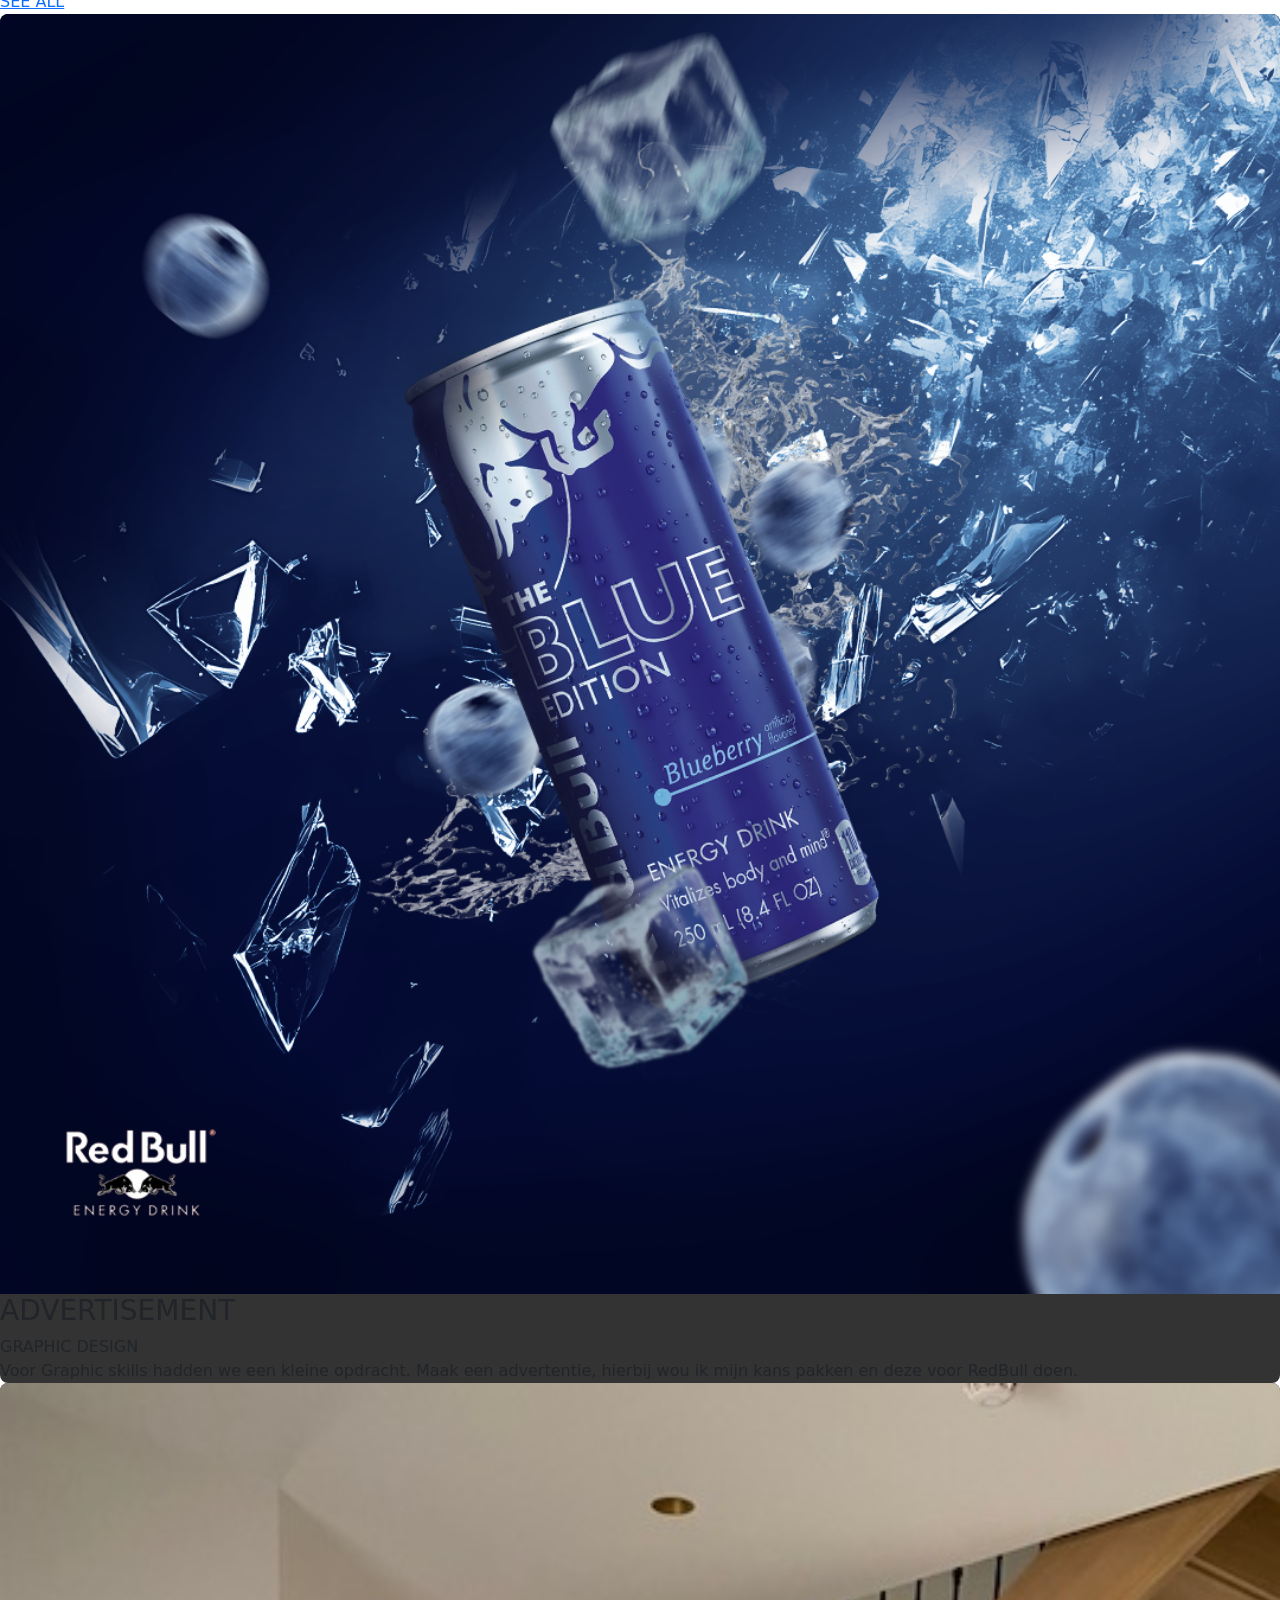
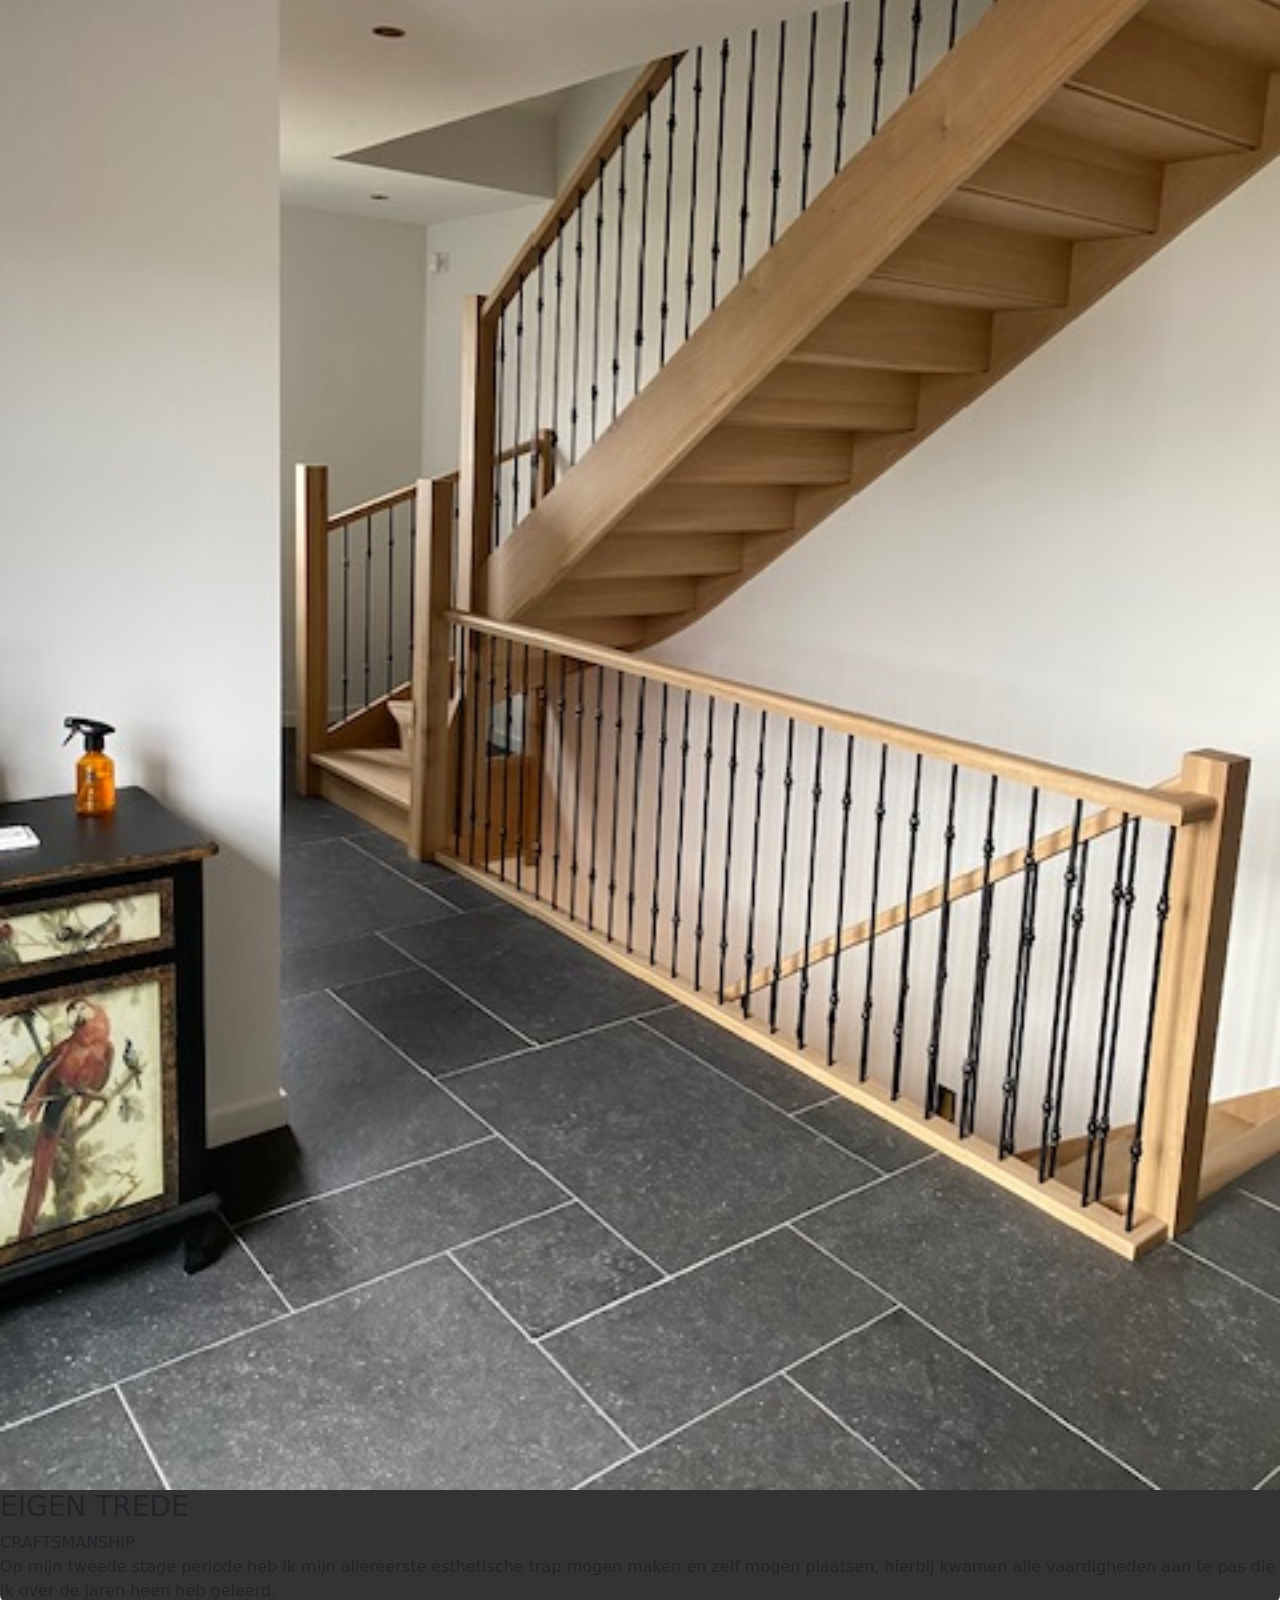
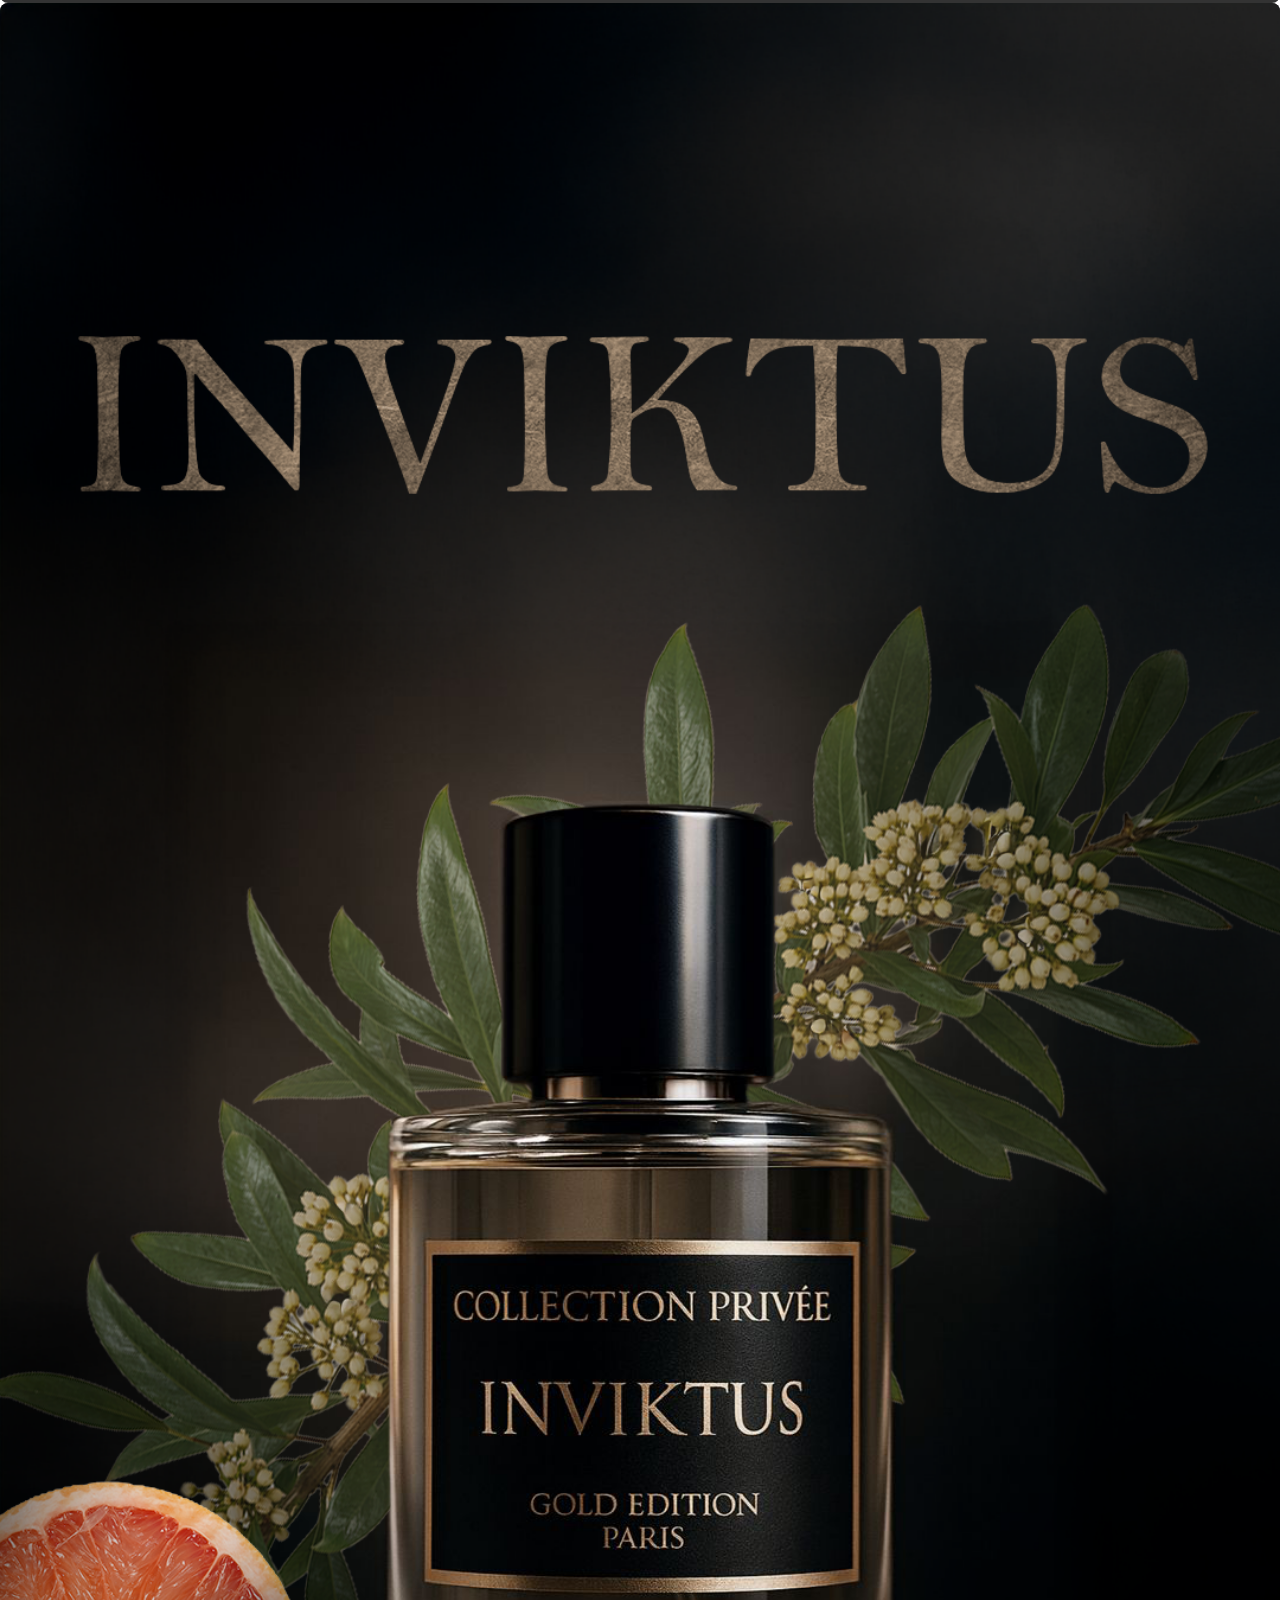
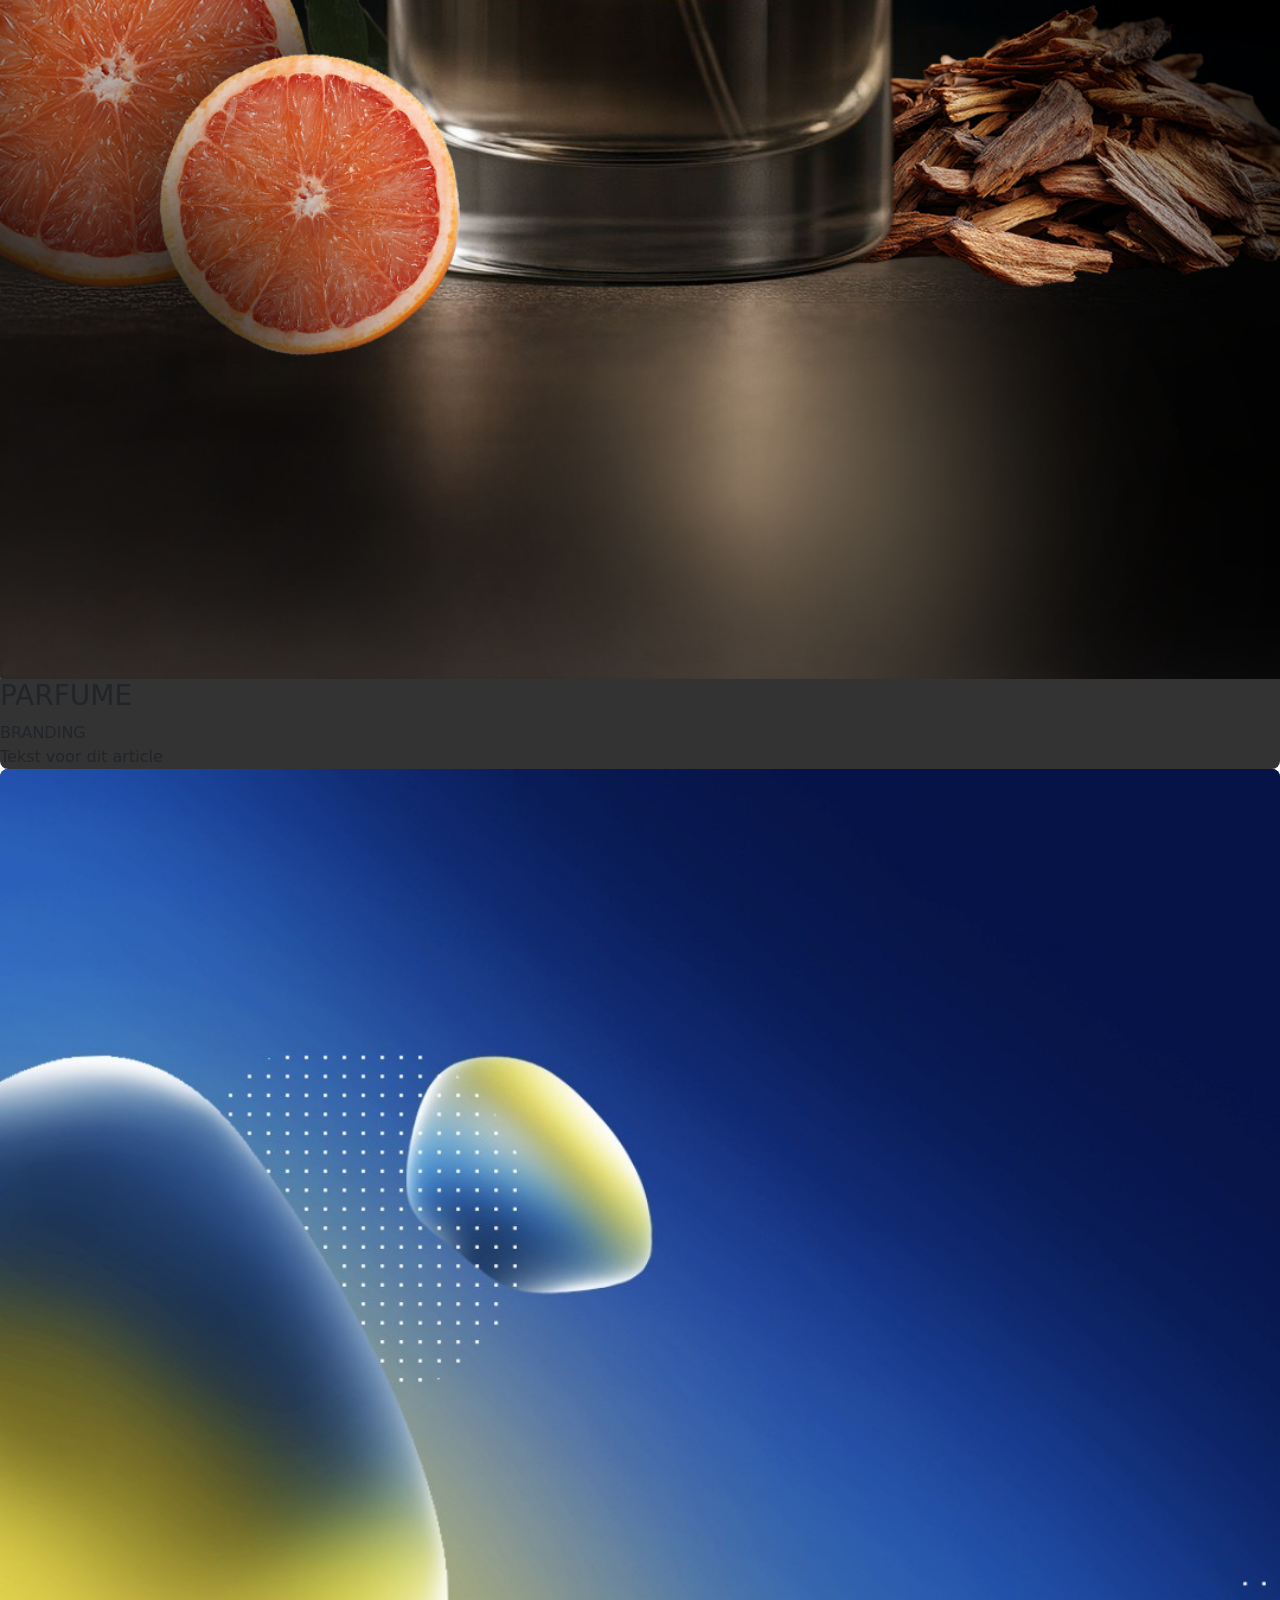
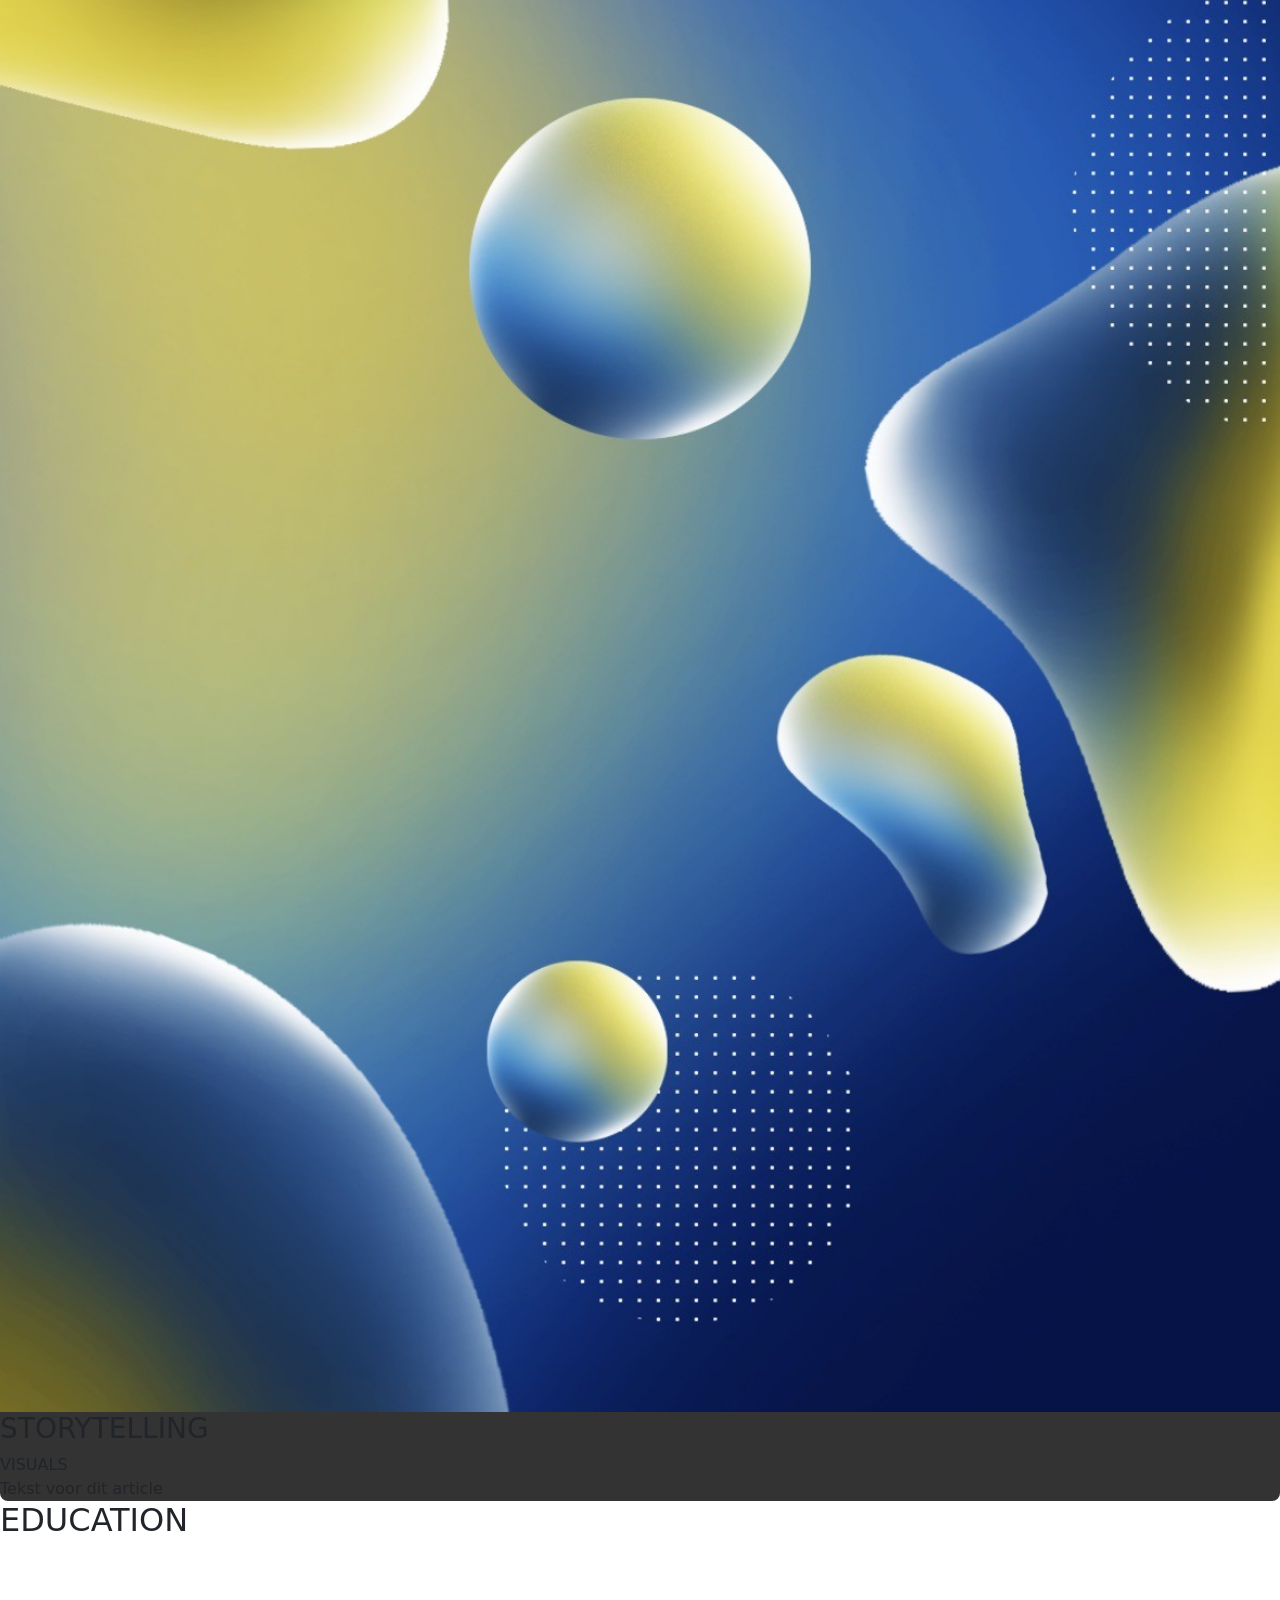
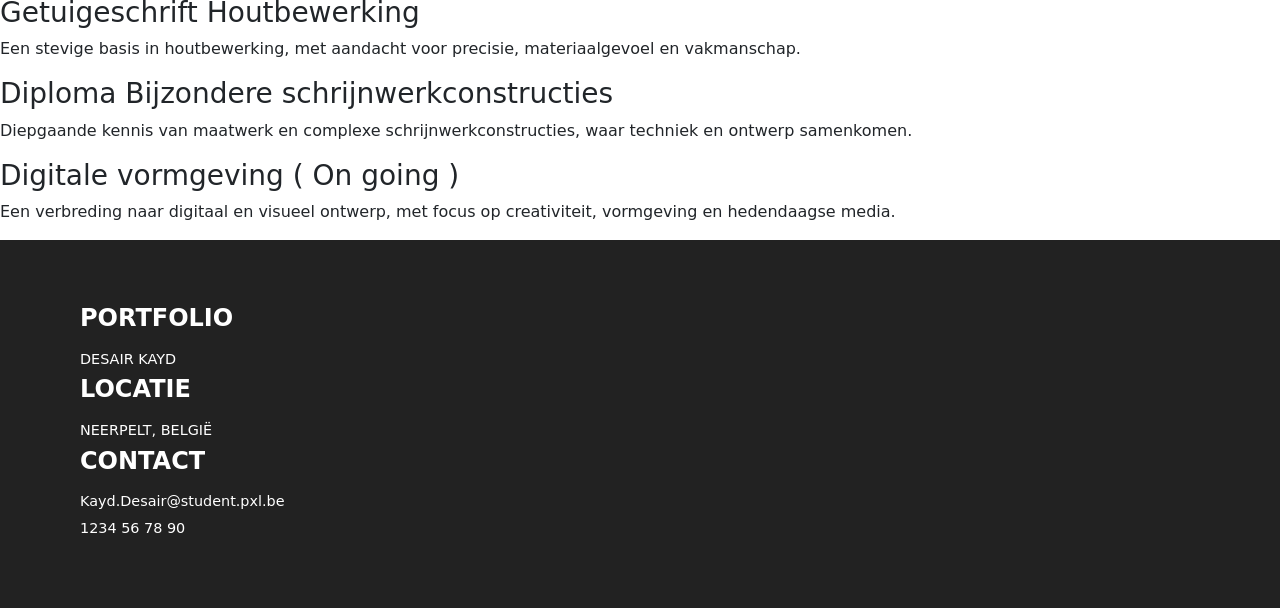
==== commit 4bb3f0ad: "Html aanpassingen toegevoegd" ====
--- a/index.html
+++ b/index.html
@@ -3,174 +3,158 @@
 <head>
     <meta charset="UTF-8">
     <meta name="viewport" content="width=device-width, initial-scale=1.0">
-    <title>Portfolio</title>
+    <title>Desair Kayd | Portfolio</title>
 <!--    Bootstrap CSS-->
     <link rel="stylesheet" href="https://cdn.jsdelivr.net/npm/bootstrap@5.3.0/dist/css/bootstrap.min.css">
     <link rel="stylesheet" href="style.css">
+    <link href="https://fonts.googleapis.com/css2?family=Inter:wght@300;400;700&family=Playfair+Display:ital,wght@1,500&display=swap" rel="stylesheet">
+
 </head>
 <body>
 
-<header class="site-header" role="banner" aria-label="Main header">
-    <!-- top-left name -->
-    <div class="header-name">Desair Kayd</div>
-
-    <!-- top-right nav -->
-    <nav class="header-nav" role="navigation" aria-label="Primary">
-        <a href="about">About</a>
-        <a href="contact">Contact</a>
+<header class="site-header">
+    <nav class="header-nav">
+        <div class="header-name">DESAIR KAYD | PORTFOLIO</div>
+        <div class="nav-links">
+            <a href="#about">ABOUT</a>
+            <a href="#projects">WORK</a>
+            <a href="#contact" class="btn-talk">CONTACT ME</a>
+        </div>
     </nav>
 
-    <!-- centered main word -->
-    <div class="header-center" aria-hidden="false">PORTFOLIO</div>
+    <div class="hero">
+        <div class="hero-image-wrapper">
+            <img src="assets/Portfolio foto - kopie.png" alt="">
+        </div>
+        <h1>DIGITAL DESIGNER<br> <span class="italic-gold">IN LEARNING</span></h1>
+    </div>
 </header>
 
 <main>
-    <div class="main-container">
-        <section class="profile-photo">
-            <img src="assets/vector profile copy.jpeg" alt="profile foto">
-        </section>
+    <section class="logo-bar">
+        <span><img src="./assets/logoipsum-405.png" alt="" width="75" height="50"></span>
+        <span>PERFORM.</span>
+        <span>WOOD</span>
+        <span>DESIGN</span>
+        <span><img src="./assets/logoipsum-365.png" alt="" width="75" height="50"></span>
+    </section>
 
-        <section class="info">
-            <h2 class="hoofding1">WIE BEN IK?</h2>
-            <div class="paragraphs">
-                <p>Hi, ik ben Kayd Desair, 19 jaar en afkomstig uit Neerpelt. Ik ben afgestudeerd in Bijzondere Schrijnwerkconstructies. In mijn vrije tijd speel ik voetbal als aanvaller bij de reserven van Kadijk S.K.</p>
-                <p>Wat mij misschien onderscheidt, is dat ik altijd op zoek ben naar manieren om mezelf te verbeteren. Voor ik deze richting koos, volgde ik houtbewerking. Dat ging me goed af, maar ik wilde meer uitdaging en besloot daarom voor een richting te gaan waarin ik kon groeien en mezelf kon pushen voor nieuwe dingen te leren.</p>
-                <p>Ik weet van mezelf dat ik niet de meest creatieve persoon ben, maar juist daarom sprak deze opleiding me ook aan omdat ik graag werk met computers en mee wil zijn met het nieuwe en alle nieuwe dingen uitproberen. Ik wil leren out of the box denken, dingen ontwerpen waar mensen blij van worden en iets maken dat precies aansluit bij wat ze zoeken.</p>
-                <p>Waarom zou ik een goede designer zijn? Omdat ik het beste uit alles wil halen dat mogelijk is. Ik vind het belangrijk dat de persoon voor wie ik werk erop kan vertrouwen dat zijn opdracht in goede handen is. Mijn doel is om een resultaat af te leveren dat voldoet aan de verwachtingen of die zelfs overtreft.</p>
-            </div>
-        </section>
-    </div>
+    <h2 class="outline-bg right">ABOUT ME</h2>
+    <br> <br>
+    <section class="about-me">
+        <div class="service-card">
+            <h3>Desair Kayd</h3>
+            <p>Hi, ik ben Kayd Desair, 19 jaar en afkomstig uit Neerpelt. Ik ben afgestudeerd in Bijzondere Schrijnwerkconstructies. In mijn vrije tijd speel ik voetbal als aanvaller bij de reserven van Kadijk S.K.
+                <br><br>
+                Wat mij misschien onderscheidt, is dat ik altijd op zoek ben naar manieren om mezelf te verbeteren. Voor ik deze richting koos, volgde ik houtbewerking. Dat ging me goed af, maar ik wilde meer uitdaging en besloot daarom voor een richting te gaan waarin ik kon groeien en mezelf kon pushen voor nieuwe dingen te leren.
+                <br><br>
+                Ik weet van mezelf dat ik niet de meest creatieve persoon ben, maar juist daarom sprak deze opleiding me ook aan omdat ik graag werk met computers en mee wil zijn met het nieuwe en alle nieuwe dingen uitproberen. Ik wil leren out of the box denken, dingen ontwerpen waar mensen blij van worden en iets maken dat precies aansluit bij wat ze zoeken.
+                <br><br>
+                Waarom zou ik een goede designer zijn? Omdat ik het beste uit alles wil halen dat mogelijk is. Ik vind het belangrijk dat de persoon voor wie ik werk erop kan vertrouwen dat zijn opdracht in goede handen is. Mijn doel is om een resultaat af te leveren dat voldoet aan de verwachtingen of die zelfs overtreft.</p>
+        </div>
+    </section>
 
-    <section class="projects">
-        <h2 class="hoofding2">PROJECTS</h2>
+    <h2 class="outline-bg right">SKILLS</h2>
+    <br> <br>
+    <section class="services">
+        <div class="service-card">
+            <span class="num"> <img src="./assets/adobe-photoshop-svgrepo-com.png" alt="" width="50" height="50"></span>
+            <h3>Photoshop</h3>
+            <p>Ik leer out of the box denken en ontwerp interfaces die precies aansluiten bij wat mensen zoeken.</p>
+        </div>
+        <div class="service-card">
+            <span class="num"><img src="./assets/adobe-illustrator-svgrepo-com.png" alt="" width="50" height="50"></span>
+            <h3>Illustrator</h3>
+            <p>Met precisie uit de schrijnwerkerij bouw ik nu digitale constructies die technisch perfect zijn.</p>
+        </div>
+        <div class="service-card">
+            <span class="num"><img src="./assets/figma-svgrepo-com.png" alt="" width="50" height="50"></span>
+            <h3>Figma</h3>
+            <p>Het beste uit alles halen. Ik zorg dat resultaten de verwachtingen van de klant overtreffen.</p>
+        </div>
+    </section>
 
-        <div class="projects-container">
-            <article>
-                <img src="assets/RedBull advertisement copy - kopie.png" alt="project 1" class="project-img">
-                <div class="project-content">
+    <section id="projects" class="projects-section">
+        <div class="section-header">
+            <h2>Selected Work</h2>
+            <a href="#" class="see-all">SEE ALL</a>
+        </div>
+
+        <div class="projects-grid">
+            <article class="project-item">
+                <img src="assets/RedBull advertisement copy - kopie.png" alt="Red Bull">
+                <div class="project-info">
                     <h3>ADVERTISEMENT</h3>
-                    <p>We kregen als opdracht bij Graphic Skills voor in photoshop een advertentie te maken van eender wat, dat mochten we zelf kiezen. Het leek mij een uitstekende uitdaging te zijn omdat voor Red Bull te maken.</p>
+                    <span>GRAPHIC DESIGN</span>
+                    <br>
+                    <span>Voor Graphic skills hadden we een kleine opdracht. Maak een advertentie, hierbij wou ik mijn kans pakken en deze voor RedBull doen.</span>
                 </div>
             </article>
-
-            <article>
-                <img src="assets/stair.jpg" alt="project 2" class="project-img">
-                <div class="project-content">
+            <article class="project-item">
+                <img src="assets/stair.jpg" alt="Stairs">
+                <div class="project-info">
                     <h3>EIGEN TREDE</h3>
-                    <p>Op mijn tweede stage periode heb ik mijn allereerste esthetische trap mogen maken en zelf mogen plaatsen, hierbij kwamen alle vaardigheden aan te pas die ik over de jaren heen heb geleerd.</p>
+                    <span>CRAFTSMANSHIP</span>
+                    <br>
+                    <span>Op mijn tweede stage periode heb ik mijn allereerste esthetische trap mogen maken en zelf mogen plaatsen, hierbij kwamen alle vaardigheden aan te pas die ik over de jaren heen heb geleerd.</span>
                 </div>
             </article>
-
-            <article>
-                <img src="assets/perfume invictus png.png" alt="project 3" class="project-img">
-                <div class="project-content">
+            <article class="project-item">
+                <img src="assets/perfume invictus png.png" alt="Perfume">
+                <div class="project-info">
                     <h3>PARFUME</h3>
-                    <p>Een vriend had mij gevraagd of ik zijn parfum een proffesionelere look wilde geven. Daarom dat ik een paar ingredienten van de parfum bij heb geplaatst voor de proffesionelere look.</p>
+                    <span>BRANDING</span>
+                    <br>
+                    <span>Tekst voor dit article</span>
+                </div>
+            </article>
+            <article class="project-item">
+                <img src="./assets/Blobs.jpg" alt="Story">
+                <div class="project-info">
+                    <h3>STORYTELLING</h3>
+                    <span>VISUALS</span>
+                    <br>
+                    <span>Tekst voor dit article</span>
                 </div>
             </article>
         </div>
     </section>
 
-    <section class="skills">
-        <h2 class="hoofding3">SKILLS</h2>
-
-        <div class="skills-container">
-            <article class="article-skill">
-                <img src="https://play-lh.googleusercontent.com/CDdttb_dBXoeygilKolRae_ideVLb2izBHmgZrLO1BKwVNvwMF-lkwR5yVrQ4goYEsjFVOBbUyk77493ap8XZnk" alt="project 1" class="project-img">
-                <div class="project-content">
-                    <h3>PHOTOSHOP</h3>
-                    <p>In Photoshop probeer ik ideeën tot leven te brengen. Door slim gebruik te maken van maskers, lagen en andere mooie functies, transformeer ik ruwe beelden tot krachtige visuals die de aandacht trekken.</p>
-                </div>
-            </article>
-
-            <article class="article-skill">
-                <img src="https://cdn-1.webcatalog.io/catalog/adobe-illustrator/adobe-illustrator-icon-filled-256.png?v=1763944908074" alt="project 2" class="project-img">
-                <div class="project-content">
-                    <h3>ILLUSTRATOR</h3>
-                    <p>Adobe Illustrator is mijn digitale tekenbord. Ik gebruik het voor het ontwerpen van unieke illustraties, iconen en infographics. Ik ben nog steeds lerend en probeer heldere, abstracte en moderne vector-art te maken.</p>
-                </div>
-            </article>
-
-            <article class="article-skill">
-                <img src="https://play-lh.googleusercontent.com/hoVBnPBRehmXsCqESLXRH2E3OTxklkwKZlb1psn7imm0VUSobn2nevS9RRFWb9GM4-o=w240-h480-rw" alt="project 3" class="project-img">
-                <div class="project-content">
-                    <h3>FIGMA</h3>
-                    <p>Ik ben Figma aan het leren voor het ontwerpen van intuïtieve user interfaces die zowel functioneel als visueel aantrekkelijk zijn. Door het bouwen van interactieve prototypes en het uitvoeren van user flows, zorg ik ervoor dat het eindproduct naadloos aansluit op de behoeften van de gebruiker.</p>
-                </div>
-            </article>
+    <h2 class="outline-bg right">EDUCATION</h2>
+    <br> <br>
+    <section class="services">
+        <div class="service-card">
+            <h3>Getuigeschrift Houtbewerking</h3>
+            <p>Een stevige basis in houtbewerking, met aandacht voor precisie, materiaalgevoel en vakmanschap.</p>
         </div>
-    </section>
-
-    <section class="projects">
-        <h2 class="hoofding2">MY WORK EXPERIENCE</h2>
-
-        <div class="projects-container">
-            <article>
-                <img src="https://verkoyen-tankstations.be/images/DSC06690-bewerkt.jpeg" alt="project 1" class="project-img">
-                <div class="project-content">
-                    <h3>ONDERHOUDER</h3>
-                    <h4>TEXACO</h4>
-                    <p>Als jobstudent was ik verantwoordelijk voor een verzorgd tankstation: ik onderhield de pompen, de beplanting en het terrein. Daarnaast hielp ik klanten aan de kassa en zorgde ik voor goedgevulde rekken en koelingen.</p>
-                </div>
-            </article>
-
-            <article>
-                <img src="https://www.delou-coffee.be/wp-content/uploads/2022/10/b567576f-14a1-4004-ab0f-a00a14fd55fa-1024x682.jpg" alt="project 2" class="project-img">
-                <div class="project-content">
-                    <h3>HORECA</h3>
-                    <h4>DE LOU</h4>
-                    <p>Als eerste heb ik in de horeca gewerkt als jobstudent bij De Lou als afwasser, hier heb ik ervaring opgedaan en geleerd hoe het in de horeca gaat.</p>
-                </div>
-            </article>
-
-            <article>
-                <img src="https://www.coenjaerts.be/news/25/small/coenjaerts_nieuwbouw_de63d.jpg" alt="project 3" class="project-img">
-                <div class="project-content">
-                    <h3>INTERIEURMAATWERK</h3>
-                    <h4>COENJAERTS</h4>
-                    <p>Coenjaerts is een bedrijf waar ik mijn stage heb mogen doen, het is een groot bedrijf met verschillende onderdelen in de houtsector die zei maken. Hier heb ik geleerd hoe het in een echt bedrijf te werk gaat onder houtbewerking.</p>
-                </div>
-            </article>
+        <div class="service-card">
+            <h3>Diploma Bijzondere schrijnwerkconstructies</h3>
+            <p>Diepgaande kennis van maatwerk en complexe schrijnwerkconstructies, waar techniek en ontwerp samenkomen.</p>
         </div>
-    </section>
-
-    <section class="story-section">
-        <div class="image-container">
-            <div class="placeholder-img">
-                <img src="assets/Peace - kopie.png" alt="">
-            </div>
-        </div>
-
-        <div class="text-container">
-            <h1>ALTIJD OP ZOEK NAAR HET WAAROM</h1>
-            <p>
-                Buiten het scherm ben ik iemand die constant observeert. Of ik nu door een bos loop, een nieuwe stad ontdek of een diepgaand gesprek met iemand heb; ik wil begrijpen hoe de wereld in elkaar zit. Die nieuwsgierigheid neem ik mee naar de meeste plekken waar ik naartoe ga.
-            </p>
+        <div class="service-card">
+            <h3>Digitale vormgeving ( On going )</h3>
+            <p>Een verbreding naar digitaal en visueel ontwerp, met focus op creativiteit, vormgeving en hedendaagse media.</p>
         </div>
     </section>
 </main>
 
-<footer>
-    <div class="footer-left">
+<footer id="contact">
+    <div class="footer-content">
         <div class="footer-col">
             <h3>PORTFOLIO</h3>
             <p>DESAIR KAYD</p>
         </div>
-    </div>
-
-    <div class="footer-right-group">
         <div class="footer-col">
             <h3>LOCATIE</h3>
-            <p>NEERPELT</p>
-            <p>LIMBURG, BELGIUM</p>
+            <p>NEERPELT, BELGIË</p>
         </div>
-
         <div class="footer-col">
             <h3>CONTACT</h3>
             <p>Kayd.Desair@student.pxl.be</p>
-            <p>0470440899</p>
+            <p>1234 56 78 90</p>
         </div>
     </div>
 </footer>
+
 </body>
 </html>
--- a/style.css
+++ b/style.css
@@ -214,7 +214,6 @@
 .text-container p {
     font-size: 1.1rem;
     line-height: 1.5;
-    /*font-weight: bold;*/
     max-width: 500px;
 }
 
@@ -244,4 +243,65 @@
     margin: 0.3rem 0;
     font-size: 0.9rem;
     font-weight: 500;
+}
+
+/* Voor tablets en smartphones */
+@media (max-width: 1024px) {
+    .main-container,
+    .story-section {
+        flex-direction: column;
+        padding: 2rem;
+        text-align: center;
+    }
+
+    .info, .profile-photo, .image-container, .text-container {
+        width: 100%;
+    }
+
+    .text-container p {
+        max-width: 100%;
+        margin: 0 auto;
+    }
+
+    .text-container h1 {
+        font-size: 2.5rem;
+    }
+}
+
+/* Voor smartphones */
+@media (max-width: 768px) {
+    .header-center {
+        font-size: 3rem;
+    }
+
+    /* Zet de projecten en skills onder elkaar */
+    .projects-container,
+    .skills-container {
+        flex-direction: column;
+        gap: 2rem;
+    }
+
+    .hoofding1, .hoofding2, .hoofding3 {
+        font-size: 2.2rem;
+    }
+
+    /* Footer aanpassen voor mobiel */
+    footer {
+        flex-direction: column;
+        gap: 3rem;
+        text-align: center;
+        padding: 3rem 1rem;
+    }
+
+    .footer-right-group {
+        flex-direction: column;
+        gap: 2rem;
+    }
+
+    /* Profile photo centreren */
+    .profile-photo img {
+        width: 100%;
+        max-width: 300px;
+        margin: 0 auto;
+    }
 }
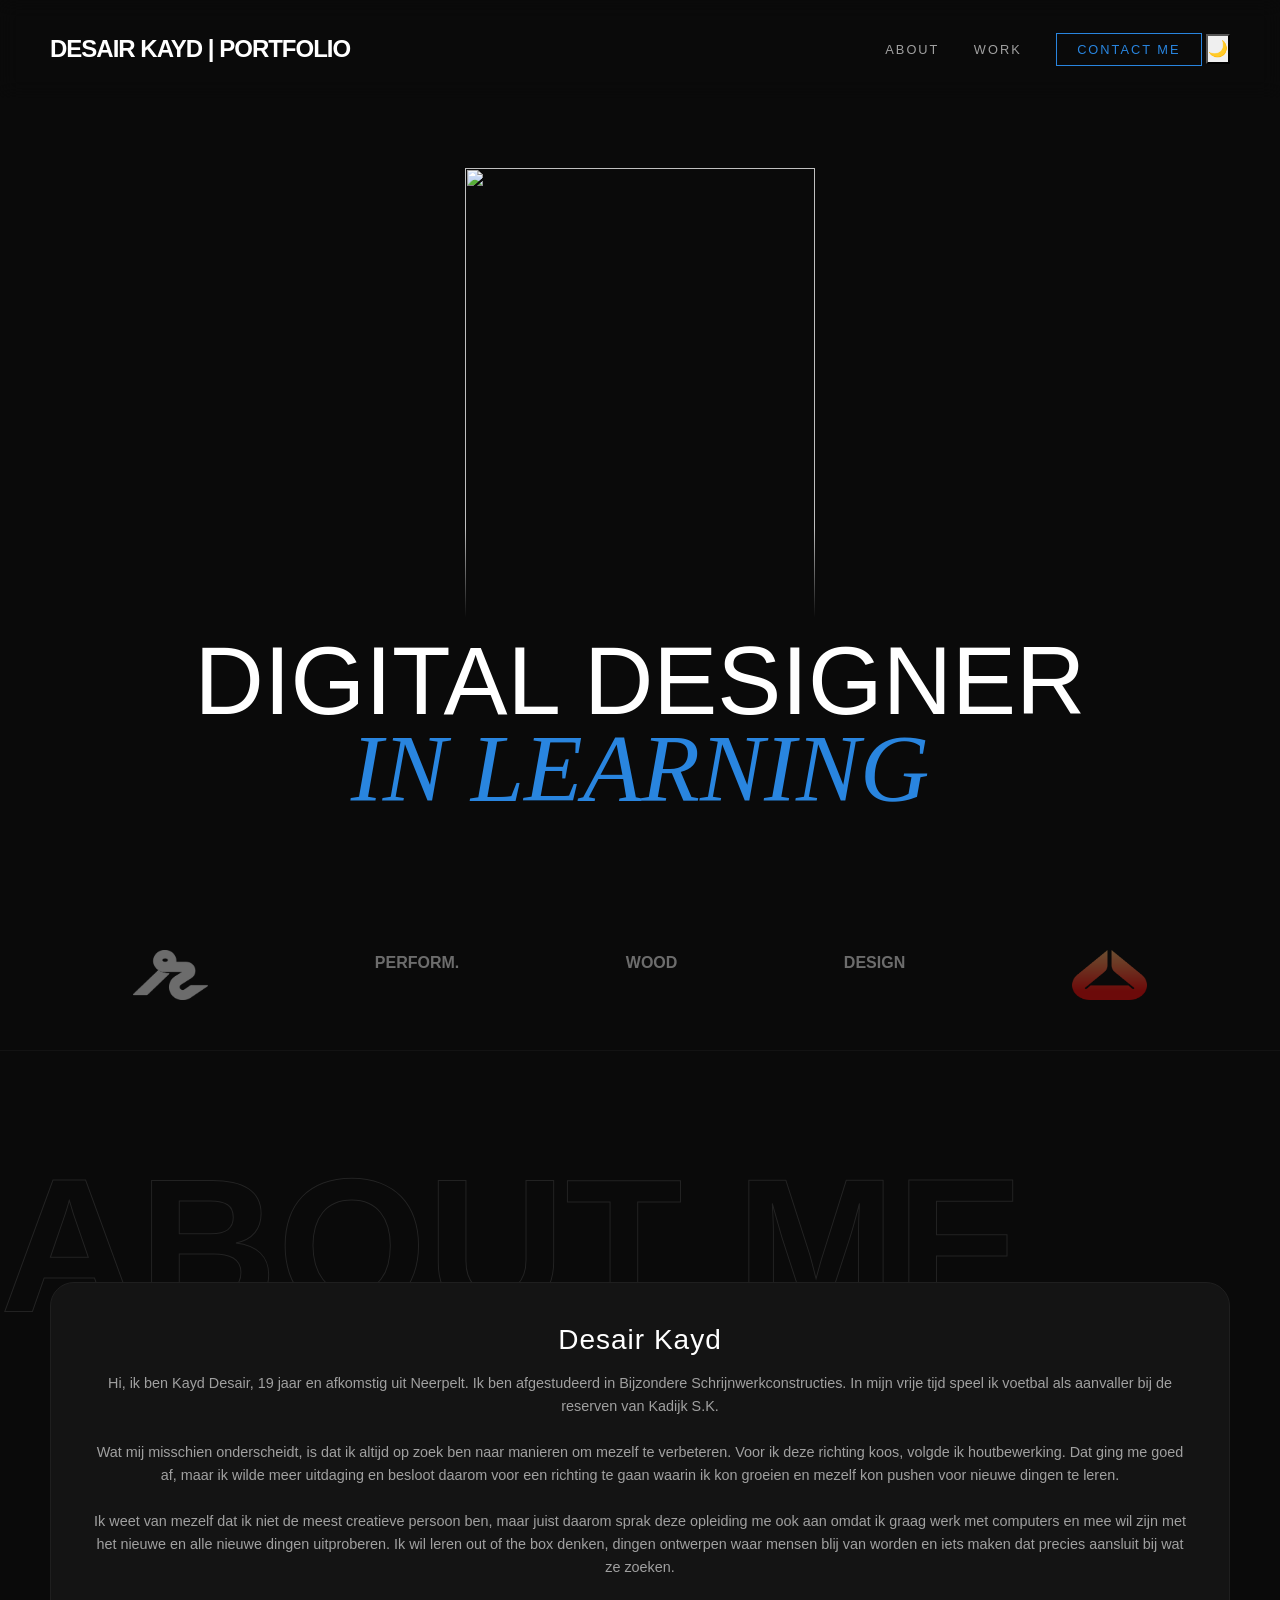
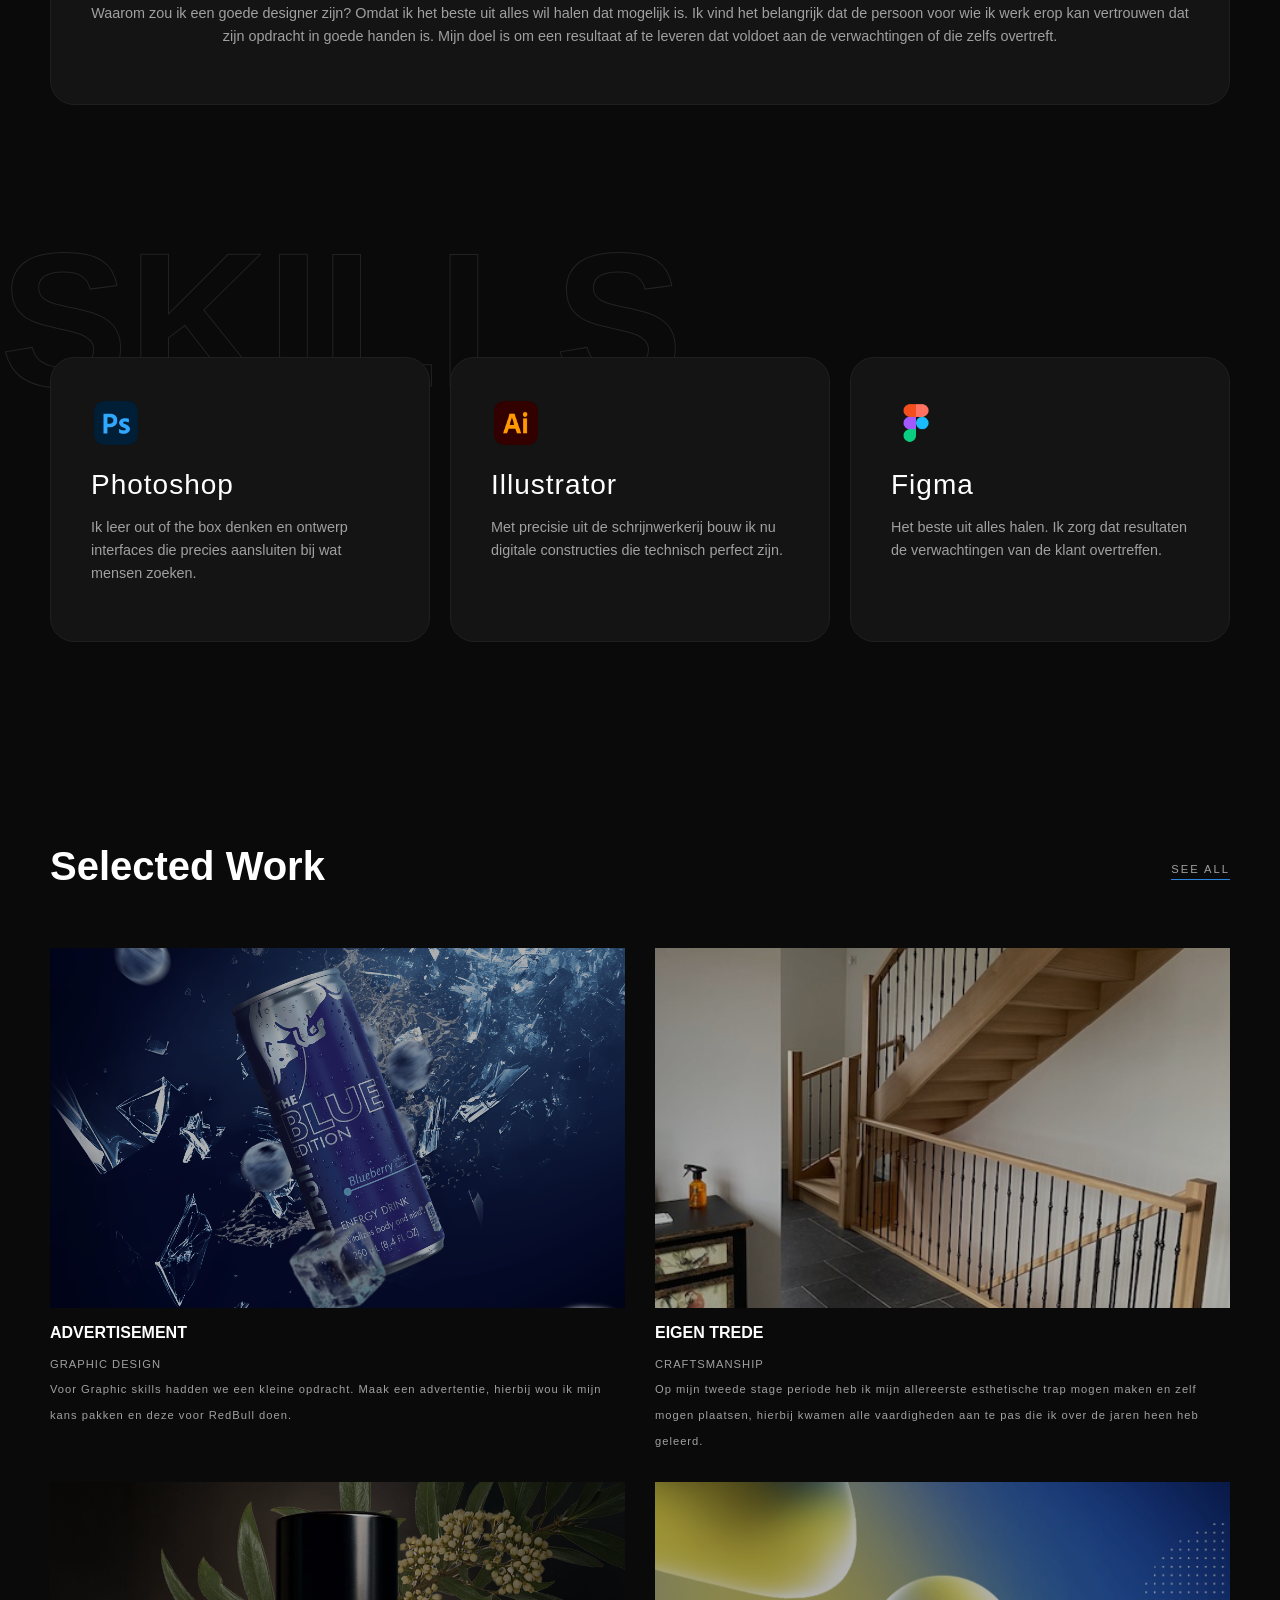
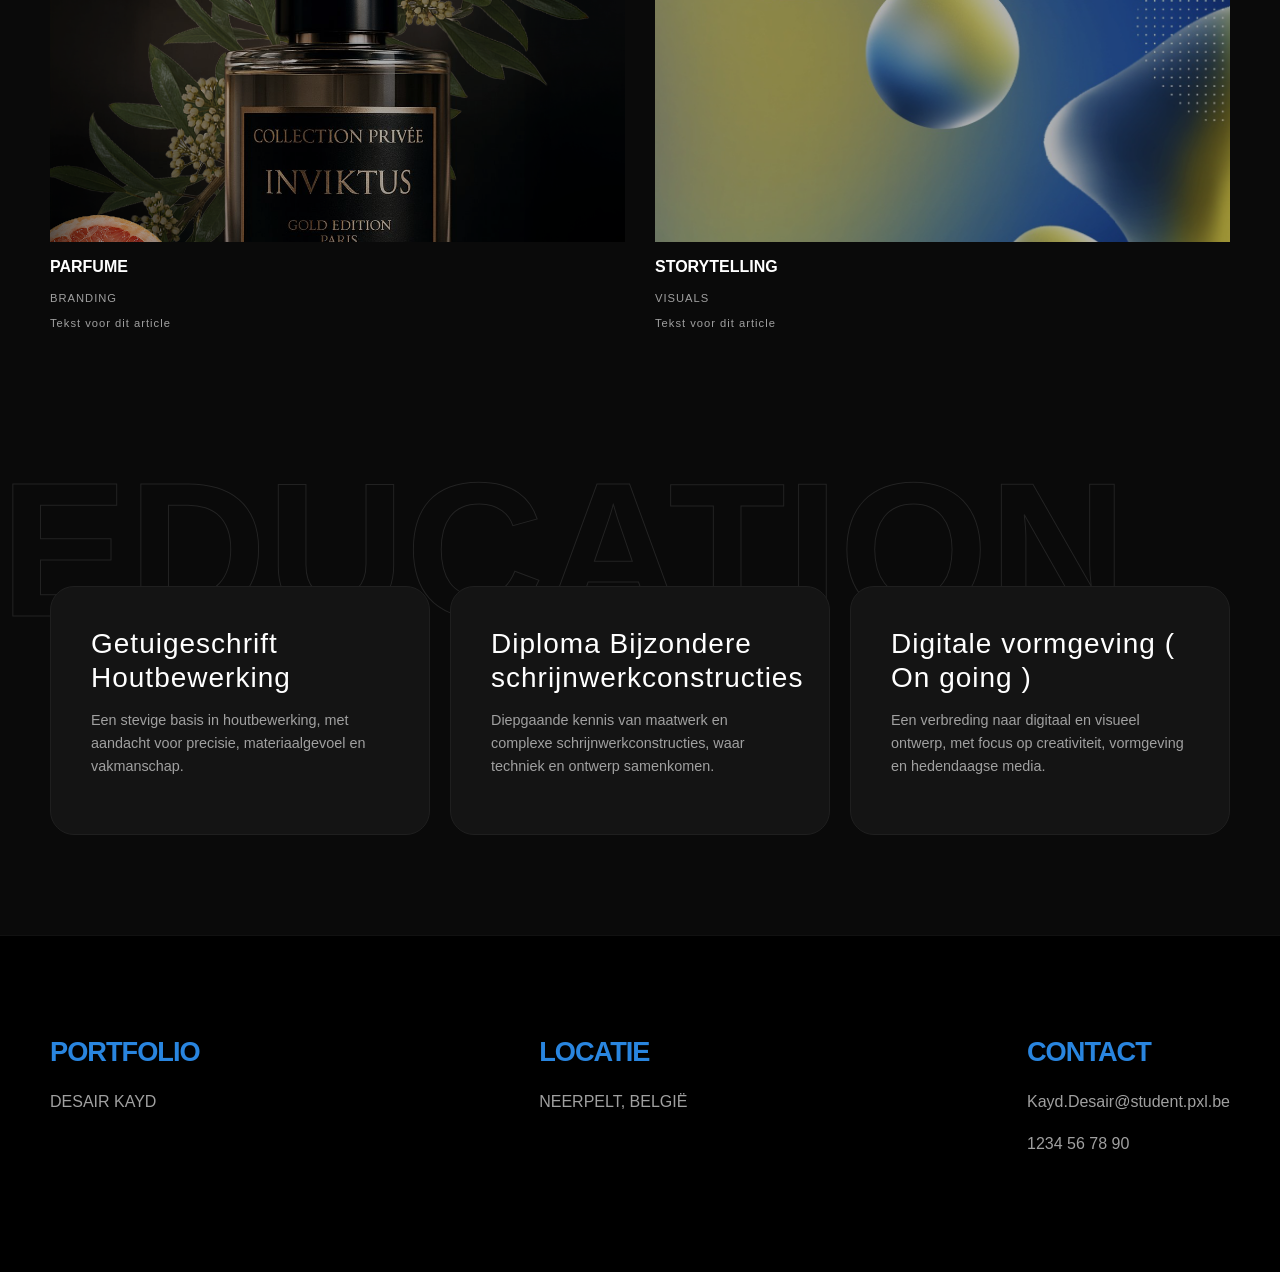
==== commit 54f689a3: "JavaScript & Button toegevoegd" ====
--- a/index.html
+++ b/index.html
@@ -8,6 +8,7 @@
     <link rel="stylesheet" href="https://cdn.jsdelivr.net/npm/bootstrap@5.3.0/dist/css/bootstrap.min.css">
     <link rel="stylesheet" href="style.css">
     <link href="https://fonts.googleapis.com/css2?family=Inter:wght@300;400;700&family=Playfair+Display:ital,wght@1,500&display=swap" rel="stylesheet">
+    <script src="index.js" defer></script>
 
 </head>
 <body>
@@ -19,6 +20,7 @@
             <a href="#about">ABOUT</a>
             <a href="#projects">WORK</a>
             <a href="#contact" class="btn-talk">CONTACT ME</a>
+            <button id="theme-toggle" class="theme-toggle">🌙</button>
         </div>
     </nav>
 
--- a/style.css
+++ b/style.css
@@ -1,307 +1,285 @@
+:root {
+    --bg-color: #0a0a0a;
+    --card-bg: #141414;
+    --gold: #2985df;
+    --text-main: #ffffff;
+    --text-dim: #a0a0a0;
+    --font-sans: 'Inter', sans-serif;
+    --font-serif: 'Playfair Display', serif;
+    --bg: #000000;
+    --accent: dodgerblue;
+    --accent-glow: rgb(139, 0, 0);
+    --glass: rgba(255, 255, 255, 0.05);
+    --border: rgba(255, 255, 255, 0.1);
+}
+
 * {
+    margin: 0;
+    padding: 0;
     box-sizing: border-box;
 }
 
-header {
-    background-image: url('https://wallpapers.com/images/hd/dark-laptop-mountaintop-view-c5xvh55o47yp0axu.jpg');
-    background-size: cover;
-    background-position: center;
-    position: relative;
-    display: flex;
+body {
+    background-color: var(--bg-color);
+    color: var(--text-main);
+    font-family: 'Inter', sans-serif;
+    line-height: 1.6;
+    overflow-x: hidden;
+}
+
+/* Header & Nav */
+.header-nav {
+    display: flex;
+    justify-content: space-between;
     align-items: center;
-    justify-content: center;
-}
-
-.site-header{
-    position: relative;
-    height: 60vh; /* adjust as needed */
-    min-height: 320px;
-    color: #ffffff;
-    display: block;
-}
-
-/* top-left name */
-.header-name{
-    position: absolute;
-    top: 20px;
-    left: 20px;
-    color: #ffffff;
-}
-
-/* top-right nav */
-.header-nav{
-    position: absolute;
-    top: 20px;
-    right: 20px;
-    display: flex;
-    gap: 1rem;
-    align-items: center;
-}
-
-.header-nav a{
-    color: #ffffff;
+    padding: 30px 50px;
+    position: fixed;
+    width: 100%;
+    z-index: 1000;
+    background: rgba(10, 10, 10, 0.8);
+    backdrop-filter: blur(10px);
+}
+
+.header-name {
+    font-size: 1.5rem;
+    font-weight: 700;
+    letter-spacing: -1px;
+}
+
+.nav-links a {
+    color: var(--text-dim);
     text-decoration: none;
-    padding: 6px 8px;
-    border-radius: 4px;
-    transition: background 0.15s, color 0.15s;
-}
-
-.header-nav a:hover,
-.header-nav a:focus{
-    background: rgba(255,255,255,0.12);
-    outline: none;
-}
-
-/* centered word */
-.header-center{
-    position: absolute;
-    z-index: 2;
-    left: 50%;
-    top: 50%;
-    transform: translate(-50%, -50%);
-    font-weight: 700;
-    text-align: center;
-    color: #fff;
-    /* responsive sizing */
-    font-size: clamp(2rem, 8vw, 5rem);
-    letter-spacing: 0.12em;
-    text-transform: uppercase;
-    pointer-events: none;
-}
-
-.main-container {
-    display: flex;
-    align-items: stretch;
-    gap: 2rem;
-    max-width: 1200px;
-    margin: 3rem auto;
-}
-
-.profile-photo img {
-    width: 80%;
-    height: auto;
-    object-fit: cover;
-}
-
-.info {
-    width: 50%;
+    margin-left: 30px;
+    font-size: 0.8rem;
+    letter-spacing: 2px;
+    transition: 0.3s;
+}
+
+.nav-links a:hover {
+    color: var(--text-main);
+}
+
+.btn-talk {
+    border: 1px solid var(--gold);
+    padding: 8px 20px;
+    color: var(--gold) !important;
+}
+
+/* Hero Section */
+.hero {
+    height: 100vh;
     display: flex;
     flex-direction: column;
     justify-content: center;
-}
-
-.hoofding1 {
-    font-size: 3rem;
+    align-items: center;
+    text-align: center;
+    padding-top: 100px;
+}
+
+.hero-image-wrapper {
+    width: 350px;
+    height: 450px;
+    margin: 0 auto 20px auto;
+    overflow: hidden;
+    position: relative;
+    z-index: 2;
+
+    /* De mask zorgt voor de zachte overgang aan de onderkant */
+    -webkit-mask-image: linear-gradient(to bottom, black 80%, transparent 100%);
+    mask-image: linear-gradient(to bottom, black 80%, transparent 100%);
+}
+
+.hero-image-wrapper img {
+    width: 100%;
+    height: 100%;
+    object-fit: cover; /* Zorgt dat de foto de wrapper vult zonder te vervormen */
+    object-position: center;
+}
+
+.hero-img {
+    width: 100%;
+    height: 100%;
+    object-fit: cover;
+}
+
+.hero h1 {
+    font-size: clamp(3rem, 8vw, 6rem);
+    line-height: 0.9;
+    font-weight: 400;
+    margin-bottom: 20px;
+}
+
+.italic-gold {
+    font-family: 'Playfair Display', serif;
+    font-style: italic;
+    color: var(--gold);
+}
+
+.subtitle {
+    color: var(--text-dim);
+    max-width: 400px;
+    font-size: 0.9rem;
+}
+
+/* Logo Bar */
+.logo-bar {
+    display: flex;
+    justify-content: space-around;
+    padding: 50px;
+    opacity: 0.4;
+    font-weight: 700;
+    border-bottom: 1px solid #222;
+    margin-bottom: 5rem;
+}
+
+/* Typografie */
+.outline-bg {
+    position: absolute;
+    font-size: 12rem;
     font-weight: 900;
-    margin-bottom: 1rem;
-}
-
-.paragraphs {
-    font-size: 1.1rem;
-}
-
-.projects {
-    background-color: #222222;
-    color: white;
-    padding: 3rem;
-}
-
-.hoofding2 {
-    font-size: 3rem;
-    font-weight: 900;
-    margin-bottom: 3rem;
-    text-transform: uppercase;
+    -webkit-text-stroke: 1px rgba(255,255,255,0.1);
+    color: transparent;
+    z-index: -1;
+    margin: 0;
+}
+
+.about-me {
+    display: grid;
+    grid-template-columns: repeat(auto-fit, minmax(300px, 1fr));
+    gap: 20px;
+    padding: 100px 50px;
     text-align: center;
 }
 
-.projects-container {
-    display: flex;
-    justify-content: center;
-    gap: 2rem; /* Ruimte tussen de projecten */
-    max-width: 1200px;
-    margin: 0 auto;
-}
-
-article {
-    flex: 1; /* Zorgt dat ze elk even breed zijn */
-    background-color: #333; /* Iets lichtere achtergrond voor contrast */
-    border-radius: 8px;
+.services {
+    display: grid;
+    grid-template-columns: repeat(auto-fit, minmax(300px, 1fr));
+    gap: 20px;
+    padding: 100px 50px;
+}
+
+.service-card {
+    background: var(--card-bg);
+    padding: 40px;
+    border: 1px solid #1f1f1f;
+    border-radius: 1.5rem;
+    transition: 0.3s;
+}
+
+.service-card:hover {
+    border-color: dodgerblue;
+}
+
+.service-card .num {
+    color: var(--gold);
+    font-size: 0.8rem;
+    display: block;
+    margin-bottom: 20px;
+}
+
+.service-card h3 {
+    margin-bottom: 15px;
+    letter-spacing: 1px;
+}
+
+.service-card p {
+    color: var(--text-dim);
+    font-size: 0.9rem;
+}
+
+/* Projects Grid */
+.projects-section {
+    padding: 100px 50px;
+}
+
+.section-header {
+    display: flex;
+    justify-content: space-between;
+    align-items: center;
+    margin-bottom: 50px;
+}
+
+.section-header h2 {
+    font-family: 'Inter', sans-serif;
+    font-size: 2.5rem;
+    font-weight: 700;
+}
+
+.see-all {
+    color: var(--text-dim);
+    font-size: 0.7rem;
+    letter-spacing: 2px;
+    text-decoration: none;
+    border-bottom: 1px solid var(--gold);
+}
+
+.projects-grid {
+    display: grid;
+    grid-template-columns: 1fr 1fr;
+    gap: 30px;
+}
+
+.project-item {
+    position: relative;
     overflow: hidden;
-    display: flex;
-    flex-direction: column; /* Stapelt img, h3 en p verticaal */
-}
-
-.project-img {
-    width: 100%;
-    height: 250px; /* Vaste hoogte voor uniformiteit */
-    object-fit: cover; /* Zorgt dat de afbeelding mooi vult zonder vervorming */
-}
-
-.project-content {
-    padding: 1.5rem;
-}
-
-.project-content h3 {
-    margin-top: 0;
-    font-weight: 900;
-    color: #ffdd00;
-}
-
-.project-content h4 {
-    margin-top: 0;
-    font-weight: 700;
-    color: #ffaa00;
-}
-
-.skills {
-    color: white;
-    padding: 3rem;
-}
-
-.hoofding3 {
-    font-size: 3rem;
-    font-weight: 900;
-    margin-bottom: 3rem;
-    text-transform: uppercase;
-    text-align: center;
-    color: #333333;
-}
-
-.skills-container {
-    display: flex;
-    justify-content: center;
-    gap: 2rem; /* Ruimte tussen de projecten */
-    max-width: 1200px;
-    margin: 0 auto;
-}
-
-.article-skill {
-    flex: 1; /* Zorgt dat ze elk even breed zijn */
-    border-radius: 8px;
-    overflow: hidden;
-    display: flex;
-    flex-direction: column; /* Stapelt img, h3 en p verticaal */
-}
-
-/* Bovenste sectie */
-.story-section {
-    display: flex;
-    align-items: center; /* Zorgt dat tekst en beeld verticaal uitlijnen */
-    padding: 5rem;
-    gap: 4rem; /* Ruimte tussen beeld en tekst */
-}
-
-.image-container {
-    flex: 1;
-}
-
-.placeholder-img {
-    width: 100%;
-}
-
-.text-container {
-    flex: 1;
-}
-
-.text-container h1 {
-    font-size: 4rem;
-    font-weight: 900;
-    line-height: 1;
-    margin-bottom: 2rem;
-    text-transform: none;
-}
-
-.text-container p {
-    font-size: 1.1rem;
-    line-height: 1.5;
-    max-width: 500px;
-}
-
-/* Footer instellingen */
+}
+
+.project-item img {
+    width: 100%;
+    aspect-ratio: 16/10;
+    object-fit: cover;
+    filter: brightness(0.7);
+    transition: 0.5s;
+}
+
+.project-item:hover img {
+    filter: brightness(1);
+    transform: scale(1.05);
+}
+
+.project-info {
+    margin-top: 15px;
+}
+
+.project-info h3 {
+    font-size: 1rem;
+    font-weight: 600;
+}
+
+.project-info span {
+    color: var(--text-dim);
+    font-size: 0.7rem;
+    letter-spacing: 1px;
+}
+
+/* Footer */
 footer {
-    display: flex;
-    justify-content: space-between; /* Duwt links en rechts uit elkaar */
-    background-color: #222222;
-    color: white;
-    padding: 4rem 5rem;
-}
-
-/* Zorgt dat Locatie en Contact naast elkaar staan binnen de rechter groep */
-.footer-right-group {
-    display: flex;
-    gap: 8rem; /* De ruimte tussen Locatie en Contact */
+    padding: 100px 50px;
+    background: #000;
+    border-top: 1px solid #111;
+}
+
+.footer-content {
+    display: flex;
+    justify-content: space-between;
 }
 
 .footer-col h3 {
-    font-size: 1.5rem;
-    font-weight: 900;
-    margin-bottom: 1rem;
-    margin-top: 0;
+    font-size: 1.7rem;
+    color: var(--gold);
+    margin-bottom: 20px;
+    letter-spacing: -1px;
+    font-weight: bold;
 }
 
 .footer-col p {
-    margin: 0.3rem 0;
-    font-size: 0.9rem;
-    font-weight: 500;
-}
-
-/* Voor tablets en smartphones */
-@media (max-width: 1024px) {
-    .main-container,
-    .story-section {
-        flex-direction: column;
-        padding: 2rem;
-        text-align: center;
-    }
-
-    .info, .profile-photo, .image-container, .text-container {
-        width: 100%;
-    }
-
-    .text-container p {
-        max-width: 100%;
-        margin: 0 auto;
-    }
-
-    .text-container h1 {
-        font-size: 2.5rem;
-    }
-}
-
-/* Voor smartphones */
+    color: var(--text-dim);
+}
+
+/* Mobile responsive */
 @media (max-width: 768px) {
-    .header-center {
-        font-size: 3rem;
-    }
-
-    /* Zet de projecten en skills onder elkaar */
-    .projects-container,
-    .skills-container {
-        flex-direction: column;
-        gap: 2rem;
-    }
-
-    .hoofding1, .hoofding2, .hoofding3 {
-        font-size: 2.2rem;
-    }
-
-    /* Footer aanpassen voor mobiel */
-    footer {
-        flex-direction: column;
-        gap: 3rem;
-        text-align: center;
-        padding: 3rem 1rem;
-    }
-
-    .footer-right-group {
-        flex-direction: column;
-        gap: 2rem;
-    }
-
-    /* Profile photo centreren */
-    .profile-photo img {
-        width: 100%;
-        max-width: 300px;
-        margin: 0 auto;
-    }
+    .projects-grid { grid-template-columns: 1fr; }
+    .footer-content { flex-direction: column; gap: 40px; }
+    .header-nav { padding: 20px; }
+    .nav-links { display: none; }
 }
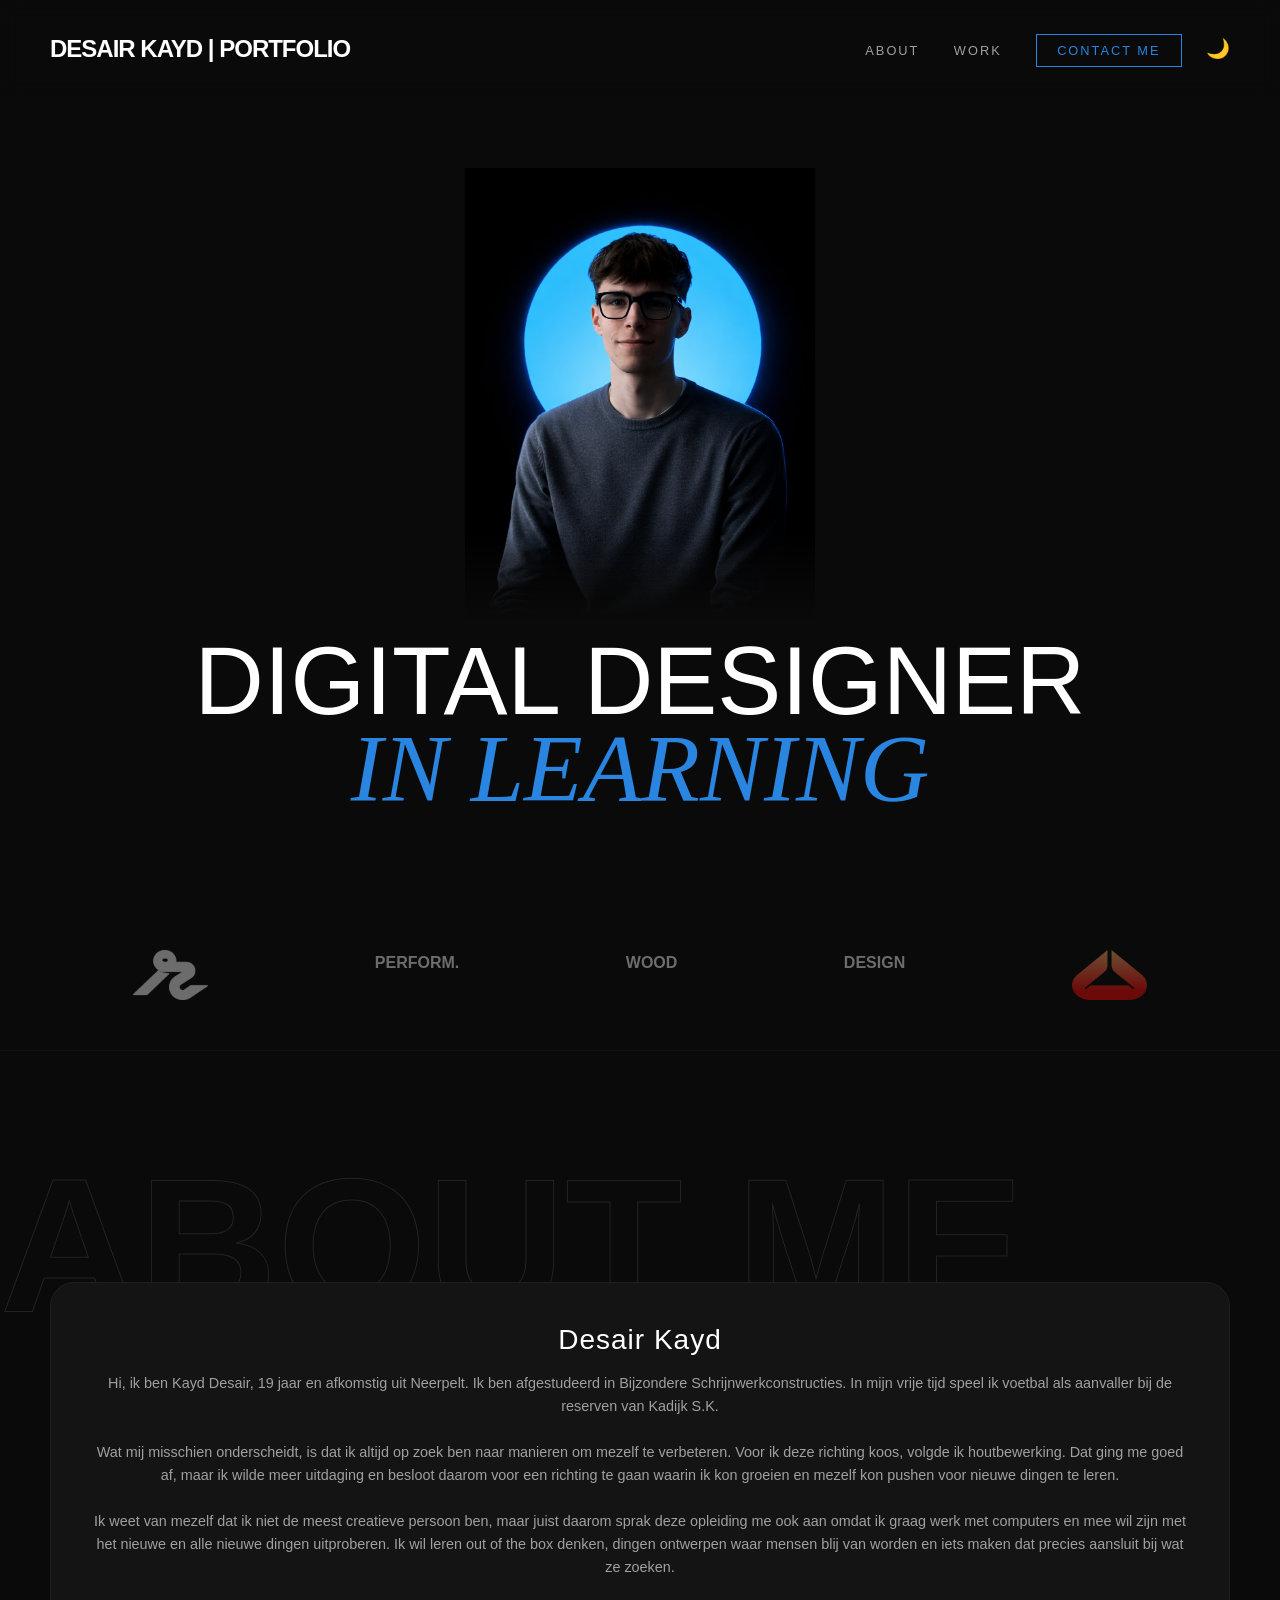
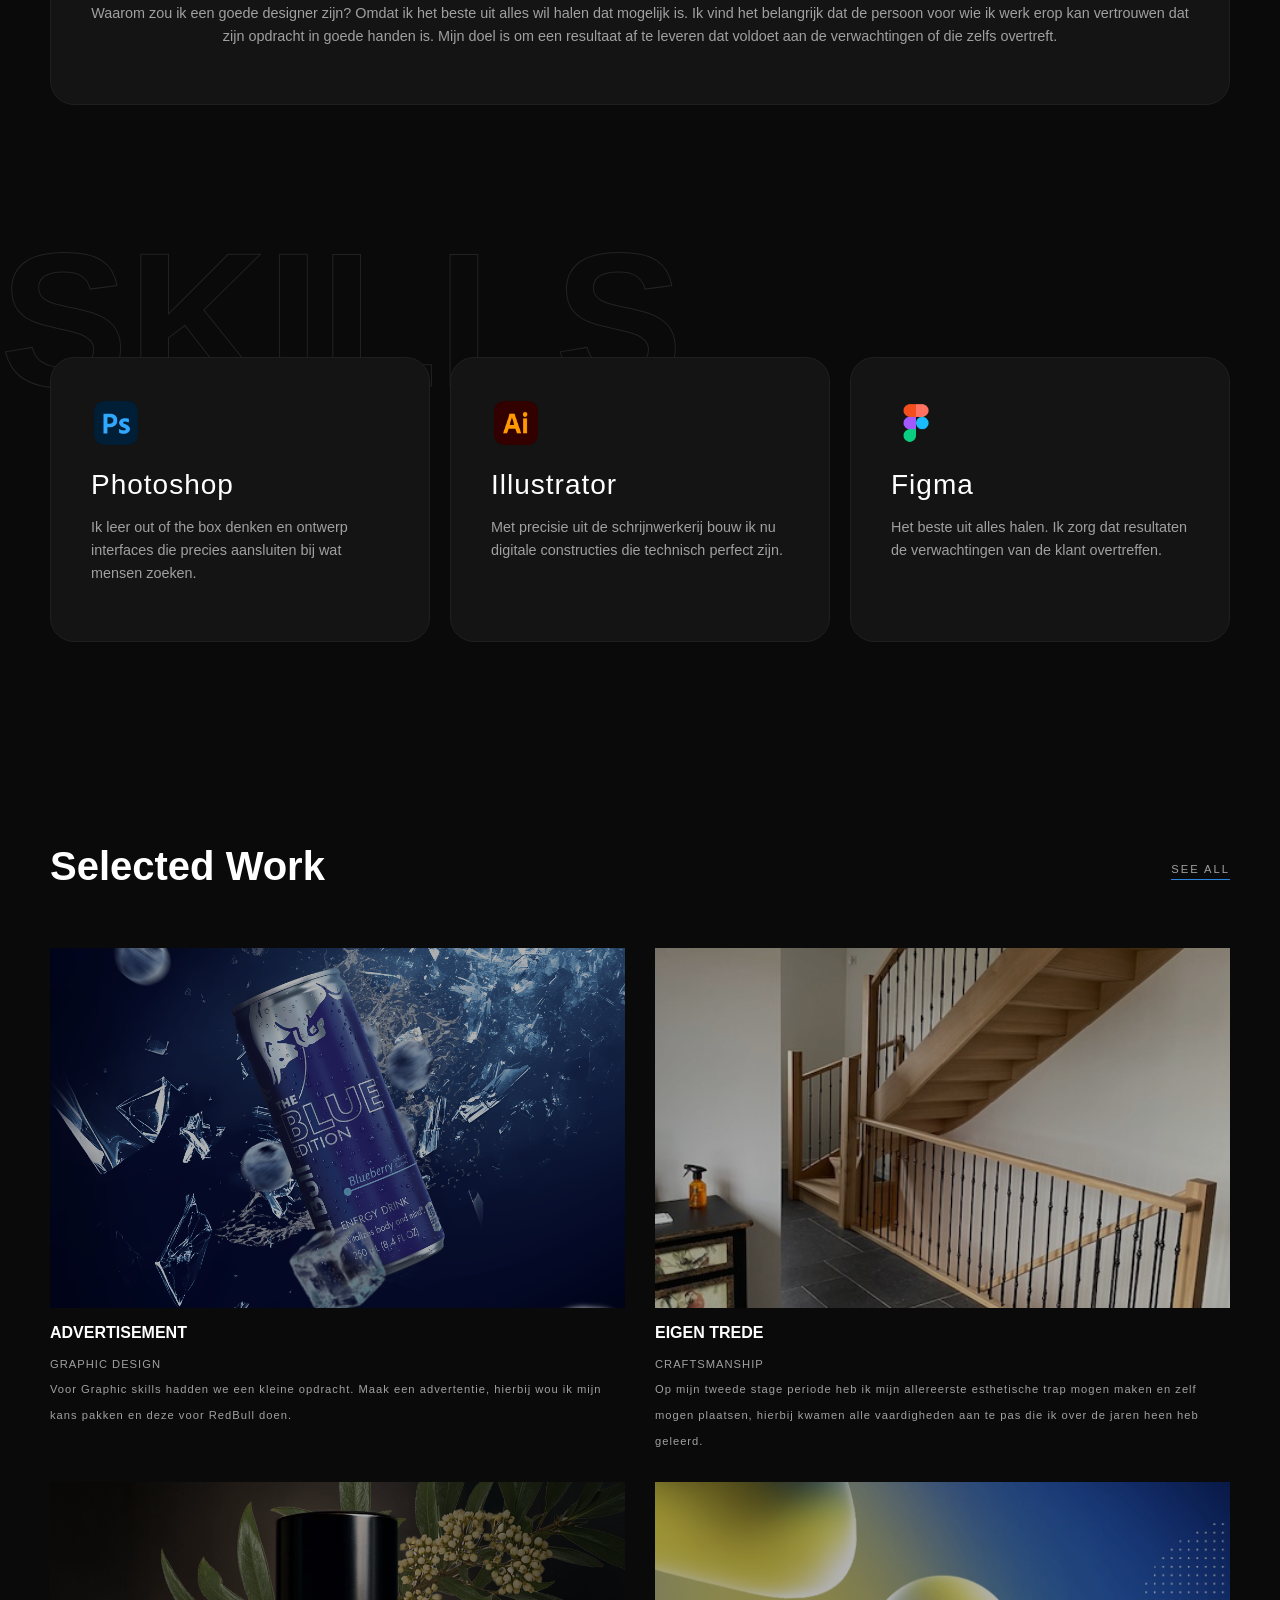
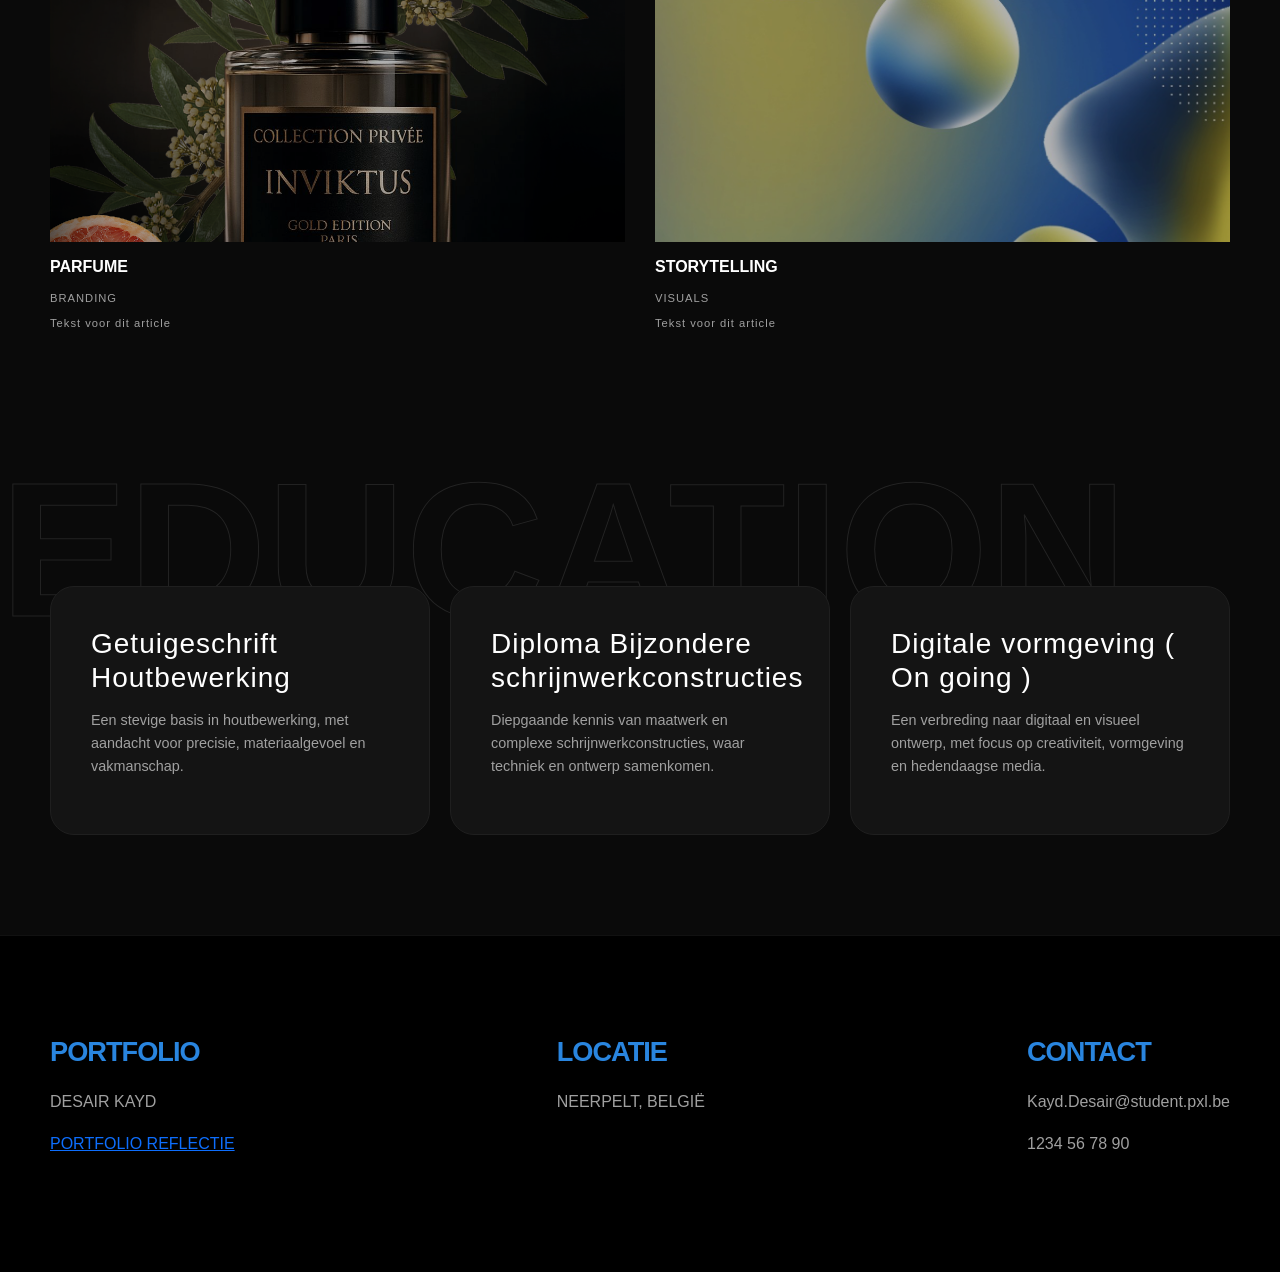
==== commit 08cc3ddb: "Eindreflectie toegevoegd" ====
--- a/index.html
+++ b/index.html
@@ -145,6 +145,7 @@
         <div class="footer-col">
             <h3>PORTFOLIO</h3>
             <p>DESAIR KAYD</p>
+            <a href="portfolio/index_pf.html" target="_blank">PORTFOLIO REFLECTIE</a>
         </div>
         <div class="footer-col">
             <h3>LOCATIE</h3>
--- a/style.css
+++ b/style.css
@@ -27,6 +27,28 @@
     overflow-x: hidden;
 }
 
+body.light-mode {
+    --bg-color: #f5f5f5;
+    --card-bg: #ffffff;
+    --text-main: #0a0a0a;
+    --text-dim: #555555;
+    --border: rgba(0, 0, 0, 0.1);
+}
+
+.theme-toggle {
+    margin-left: 20px;
+    background: transparent;
+    border: none;
+    color: var(--text-main);
+    font-size: 1.2rem;
+    cursor: pointer;
+    transition: transform 0.2s;
+}
+
+.theme-toggle:hover {
+    transform: scale(1.1);
+}
+
 /* Header & Nav */
 .header-nav {
     display: flex;
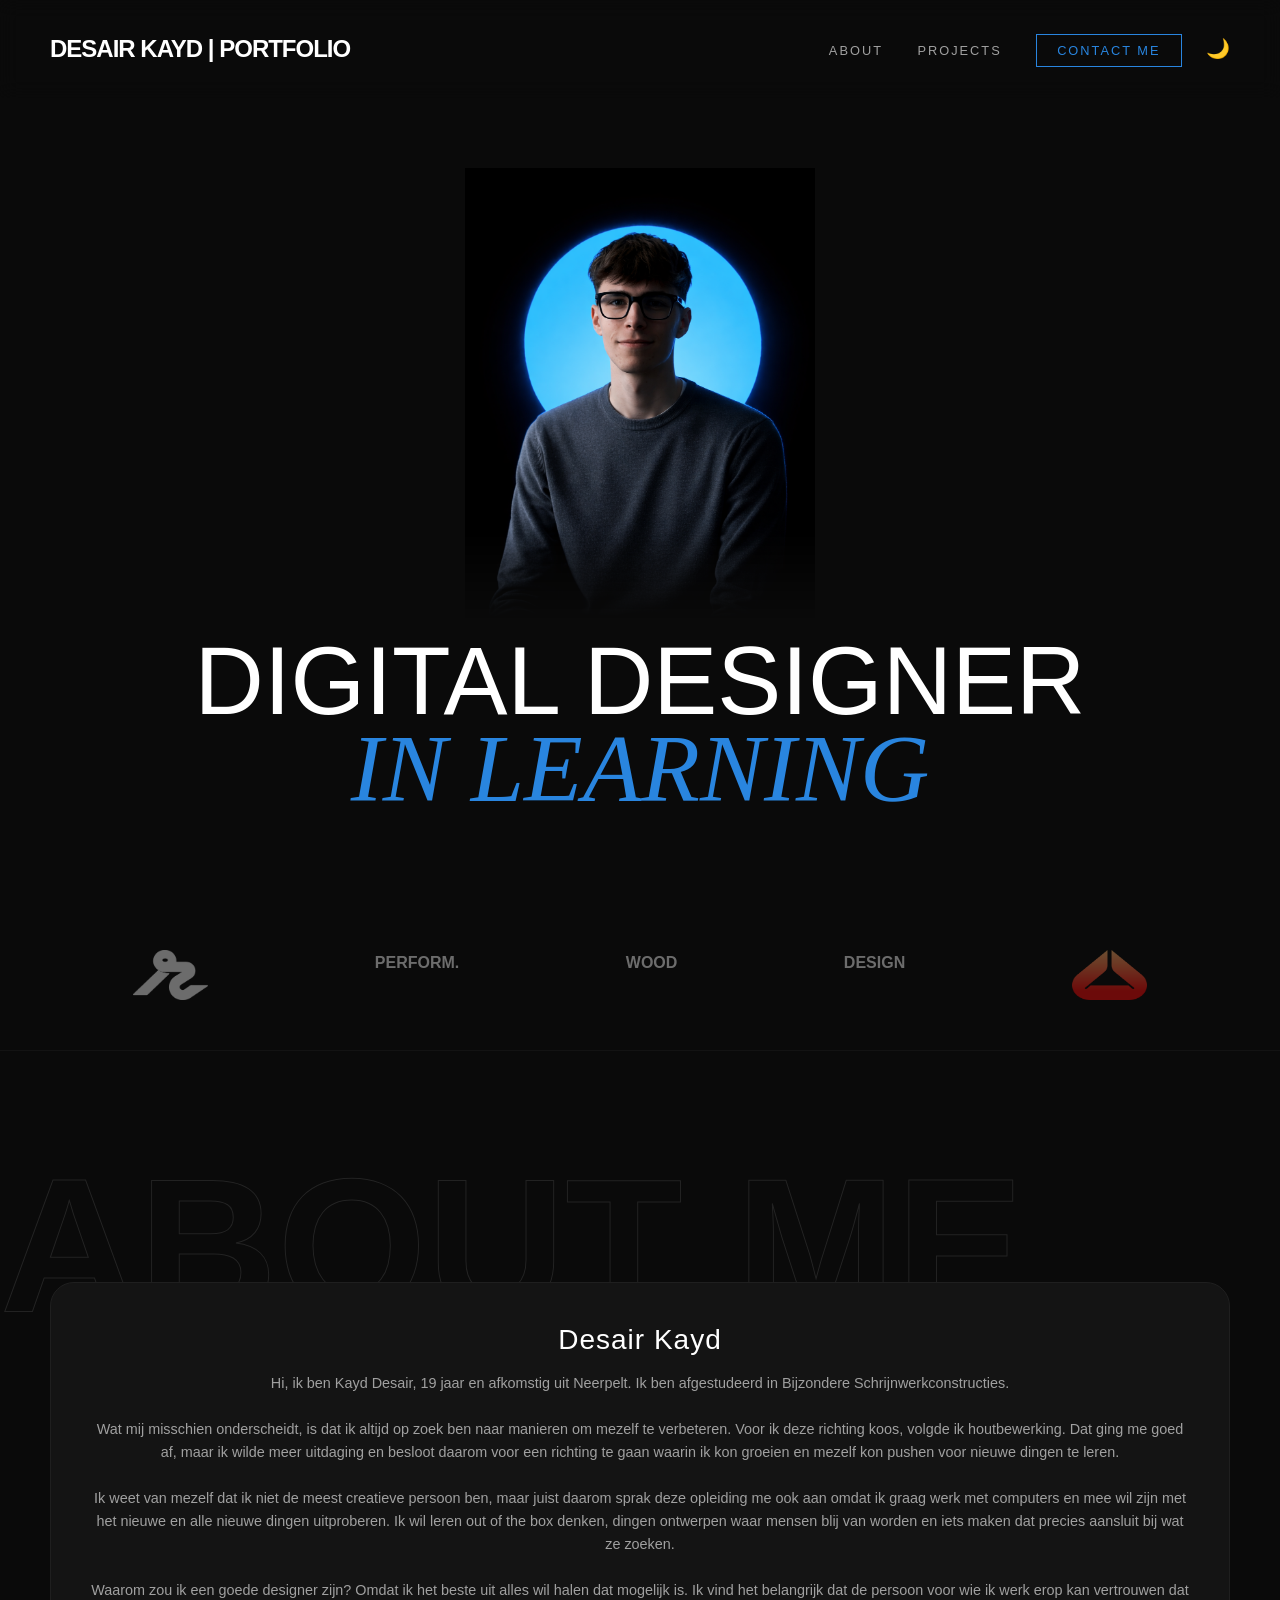
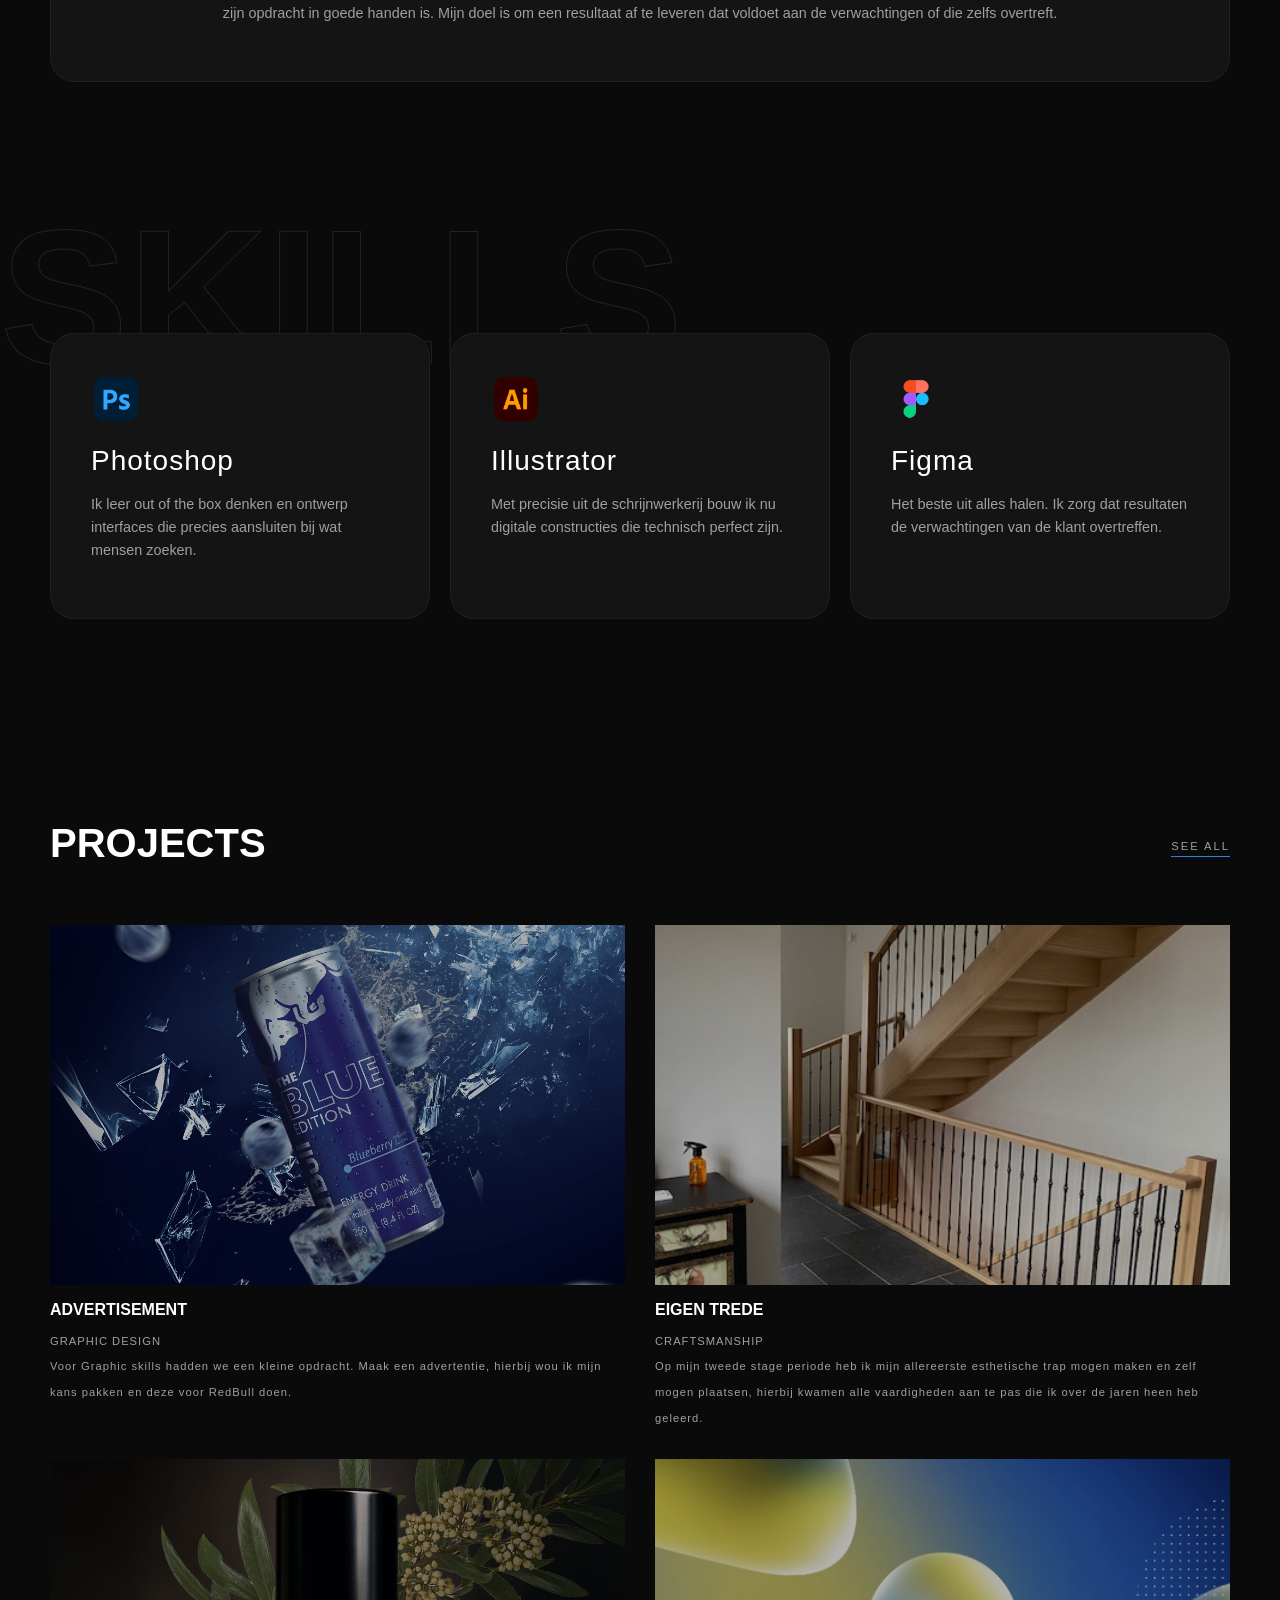
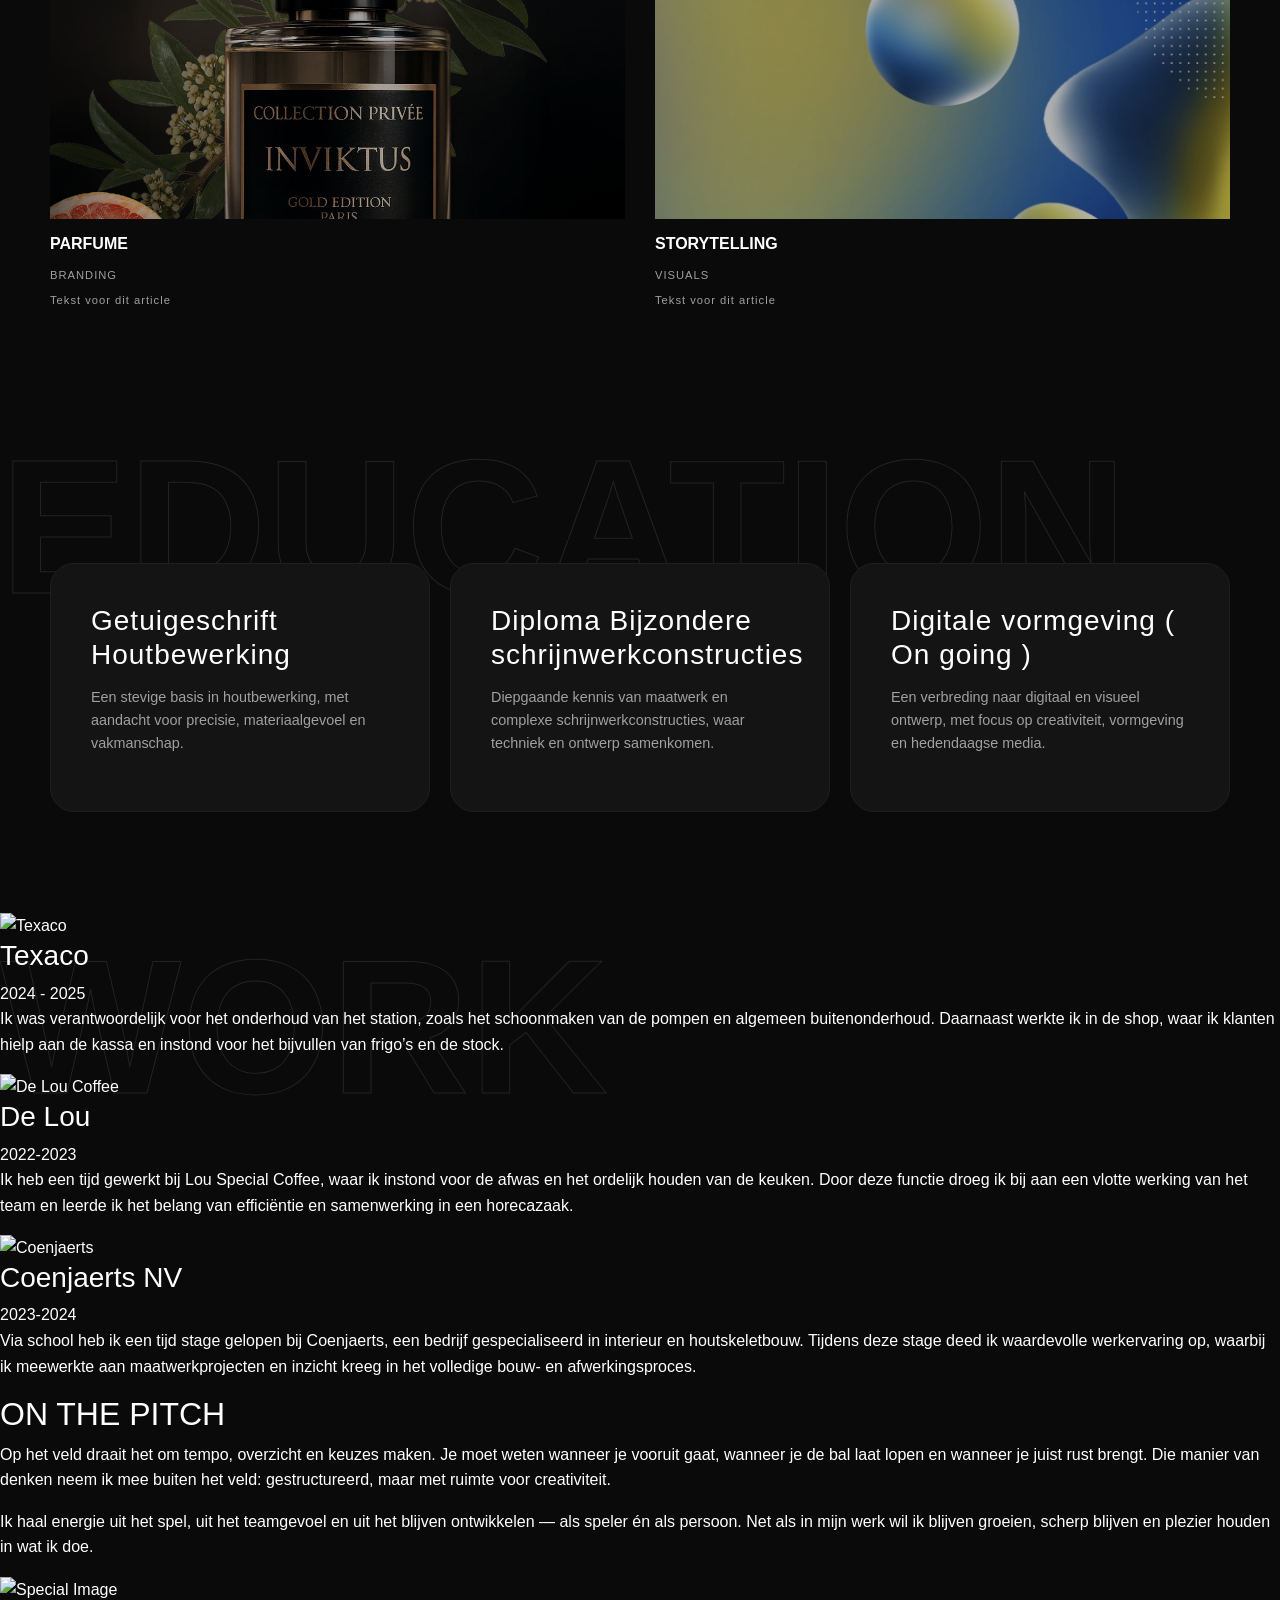
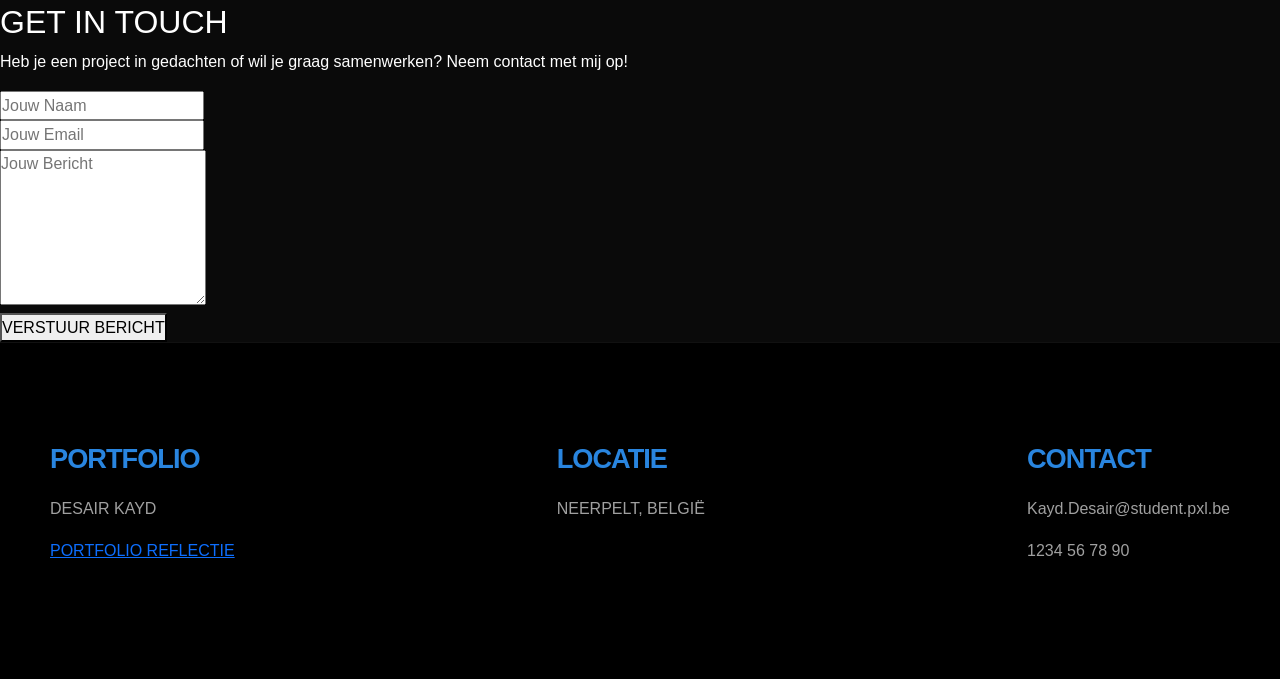
==== commit 67b68c5b: "Work experience, contact me toegevoegd en about me aangepast" ====
--- a/index.html
+++ b/index.html
@@ -18,7 +18,7 @@
         <div class="header-name">DESAIR KAYD | PORTFOLIO</div>
         <div class="nav-links">
             <a href="#about">ABOUT</a>
-            <a href="#projects">WORK</a>
+            <a href="#projects">PROJECTS</a>
             <a href="#contact" class="btn-talk">CONTACT ME</a>
             <button id="theme-toggle" class="theme-toggle">🌙</button>
         </div>
@@ -46,7 +46,7 @@
     <section class="about-me">
         <div class="service-card">
             <h3>Desair Kayd</h3>
-            <p>Hi, ik ben Kayd Desair, 19 jaar en afkomstig uit Neerpelt. Ik ben afgestudeerd in Bijzondere Schrijnwerkconstructies. In mijn vrije tijd speel ik voetbal als aanvaller bij de reserven van Kadijk S.K.
+            <p>Hi, ik ben Kayd Desair, 19 jaar en afkomstig uit Neerpelt. Ik ben afgestudeerd in Bijzondere Schrijnwerkconstructies.
                 <br><br>
                 Wat mij misschien onderscheidt, is dat ik altijd op zoek ben naar manieren om mezelf te verbeteren. Voor ik deze richting koos, volgde ik houtbewerking. Dat ging me goed af, maar ik wilde meer uitdaging en besloot daarom voor een richting te gaan waarin ik kon groeien en mezelf kon pushen voor nieuwe dingen te leren.
                 <br><br>
@@ -78,7 +78,7 @@
 
     <section id="projects" class="projects-section">
         <div class="section-header">
-            <h2>Selected Work</h2>
+            <h2>PROJECTS</h2>
             <a href="#" class="see-all">SEE ALL</a>
         </div>
 
@@ -138,6 +138,61 @@
             <p>Een verbreding naar digitaal en visueel ontwerp, met focus op creativiteit, vormgeving en hedendaagse media.</p>
         </div>
     </section>
+
+    <div class="work-experience-header">
+        <h2 class="outline-bg right">WORK</h2>
+    </div>
+    <section class="work-experience">
+        <article class="experience-card">
+            <img src="https://verkoyen-tankstations.be/images/DSC06690-bewerkt.jpeg" alt="Texaco">
+            <h3>Texaco</h3>
+            <span class="experience-period">2024 - 2025</span>
+            <p>Ik was verantwoordelijk voor het onderhoud van het station, zoals het schoonmaken van de pompen en algemeen buitenonderhoud. Daarnaast werkte ik in de shop, waar ik klanten hielp aan de kassa en instond voor het bijvullen van frigo’s en de stock.</p>
+        </article>
+        <article class="experience-card">
+            <img src="https://www.delou-coffee.be/wp-content/uploads/2022/10/b567576f-14a1-4004-ab0f-a00a14fd55fa-1024x682.jpg" alt="De Lou Coffee">
+            <h3>De Lou</h3>
+            <span class="experience-period">2022-2023</span>
+            <p>Ik heb een tijd gewerkt bij Lou Special Coffee, waar ik instond voor de afwas en het ordelijk houden van de keuken. Door deze functie droeg ik bij aan een vlotte werking van het team en leerde ik het belang van efficiëntie en samenwerking in een horecazaak.</p>
+        </article>
+        <article class="experience-card">
+            <img src="https://lh3.googleusercontent.com/p/AF1QipMxKxw2gKpFMSMBzx9mDnlPTyfIdZZHwZHv5HjU=s1360-w1360-h1020-rw" alt="Coenjaerts">
+            <h3>Coenjaerts NV</h3>
+            <span class="experience-period">2023-2024</span>
+            <p>Via school heb ik een tijd stage gelopen bij Coenjaerts, een bedrijf gespecialiseerd in interieur en houtskeletbouw. Tijdens deze stage deed ik waardevolle werkervaring op, waarbij ik meewerkte aan maatwerkprojecten en inzicht kreeg in het volledige bouw- en afwerkingsproces.</p>
+        </article>
+    </section>
+
+    <section class="special-section">
+        <div class="special-content">
+            <div class="special-text">
+                <h2>ON THE PITCH</h2>
+                <p>Op het veld draait het om tempo, overzicht en keuzes maken. Je moet weten wanneer je vooruit gaat, wanneer je de bal laat lopen en wanneer je juist rust brengt. Die manier van denken neem ik mee buiten het veld: gestructureerd, maar met ruimte voor creativiteit.</p>
+                <p>Ik haal energie uit het spel, uit het teamgevoel en uit het blijven ontwikkelen — als speler én als persoon. Net als in mijn werk wil ik blijven groeien, scherp blijven en plezier houden in wat ik doe.</p>
+            </div>
+            <div class="special-image">
+                <img src="https://staging.driesennv.be/wp-content/uploads/2021/09/2Kadijk3543-kopieren-1-scaled.jpg" alt="Special Image">
+            </div>
+        </div>
+    </section>
+
+    <section id="contact-section" class="contact-section">
+        <h2>GET IN TOUCH</h2>
+        <p class="contact-intro">Heb je een project in gedachten of wil je graag samenwerken? Neem contact met mij op!</p>
+        <form class="contact-form">
+            <div class="form-group">
+                <input type="text" placeholder="Jouw Naam" required>
+            </div>
+            <div class="form-group">
+                <input type="email" placeholder="Jouw Email" required>
+            </div>
+            <div class="form-group">
+                <textarea placeholder="Jouw Bericht" rows="6" required></textarea>
+            </div>
+            <button type="submit" class="submit-btn">VERSTUUR BERICHT</button>
+        </form>
+    </section>
+
 </main>
 
 <footer id="contact">
